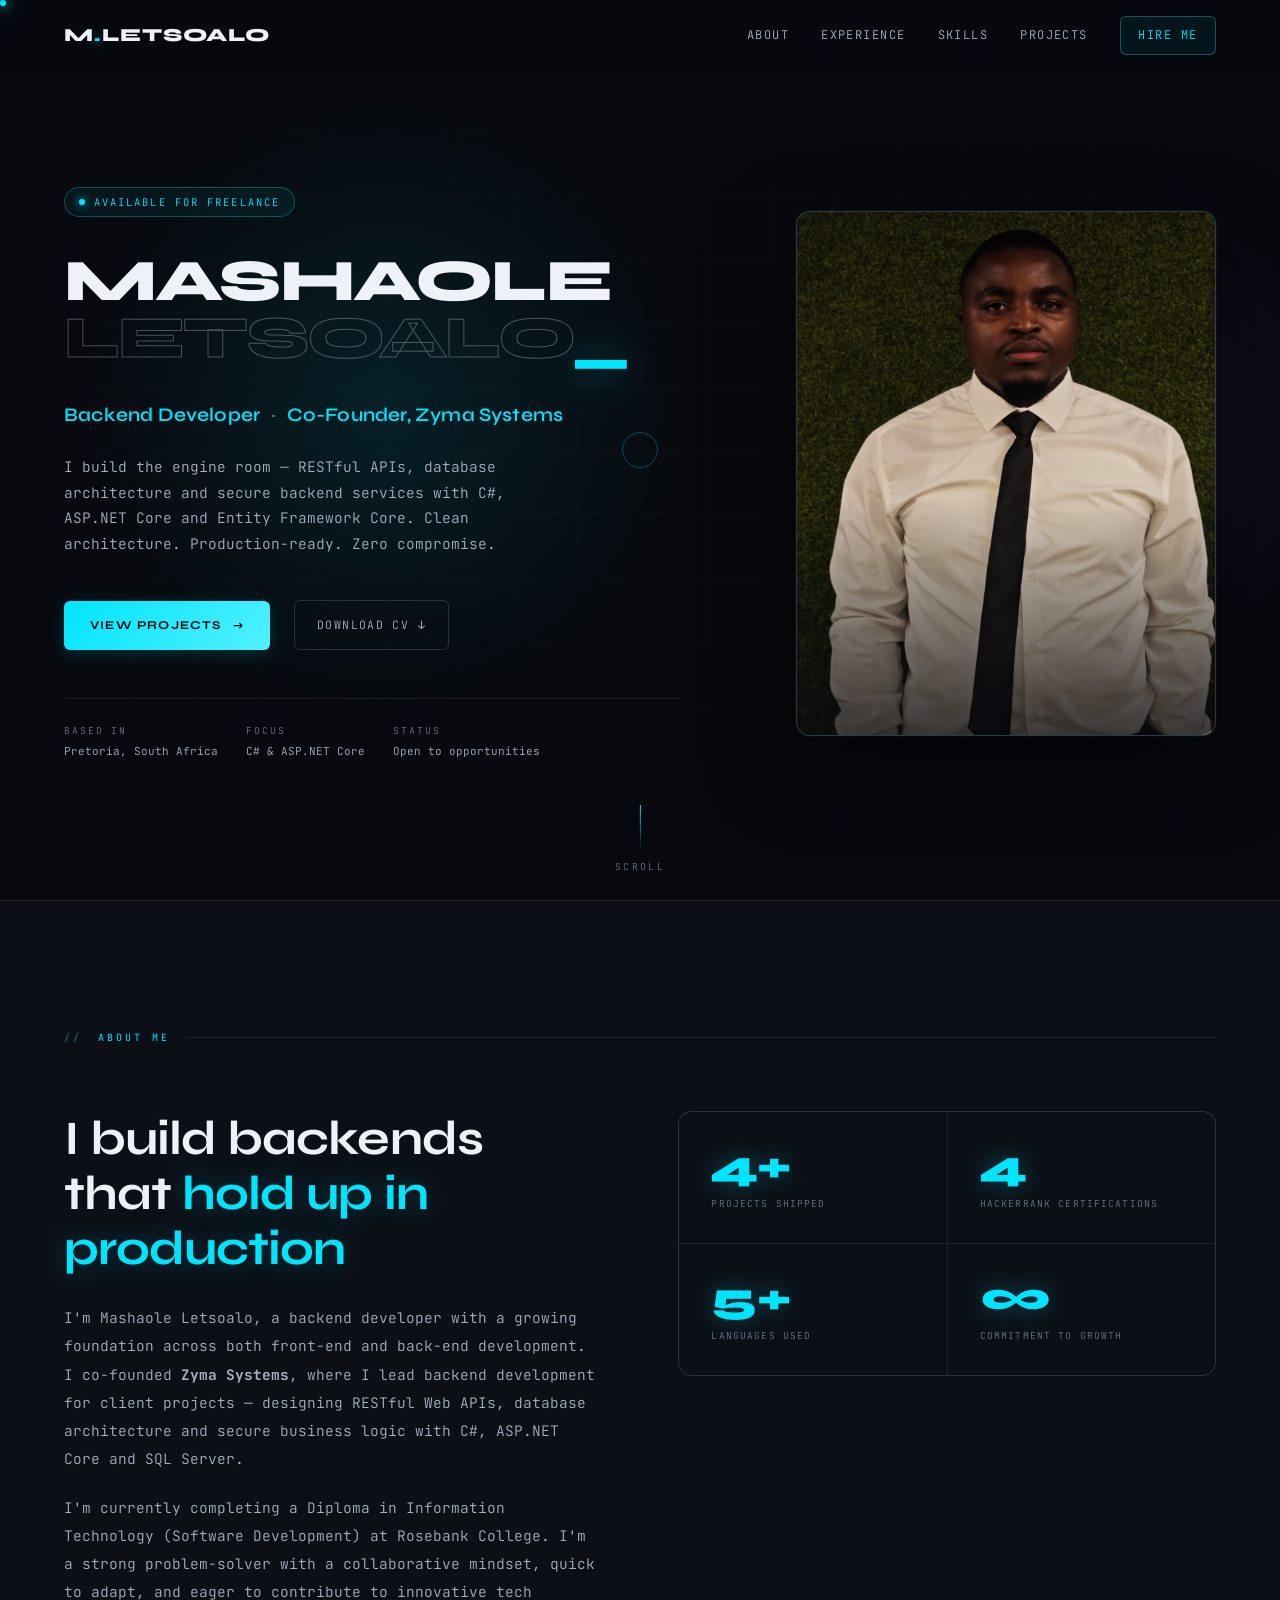
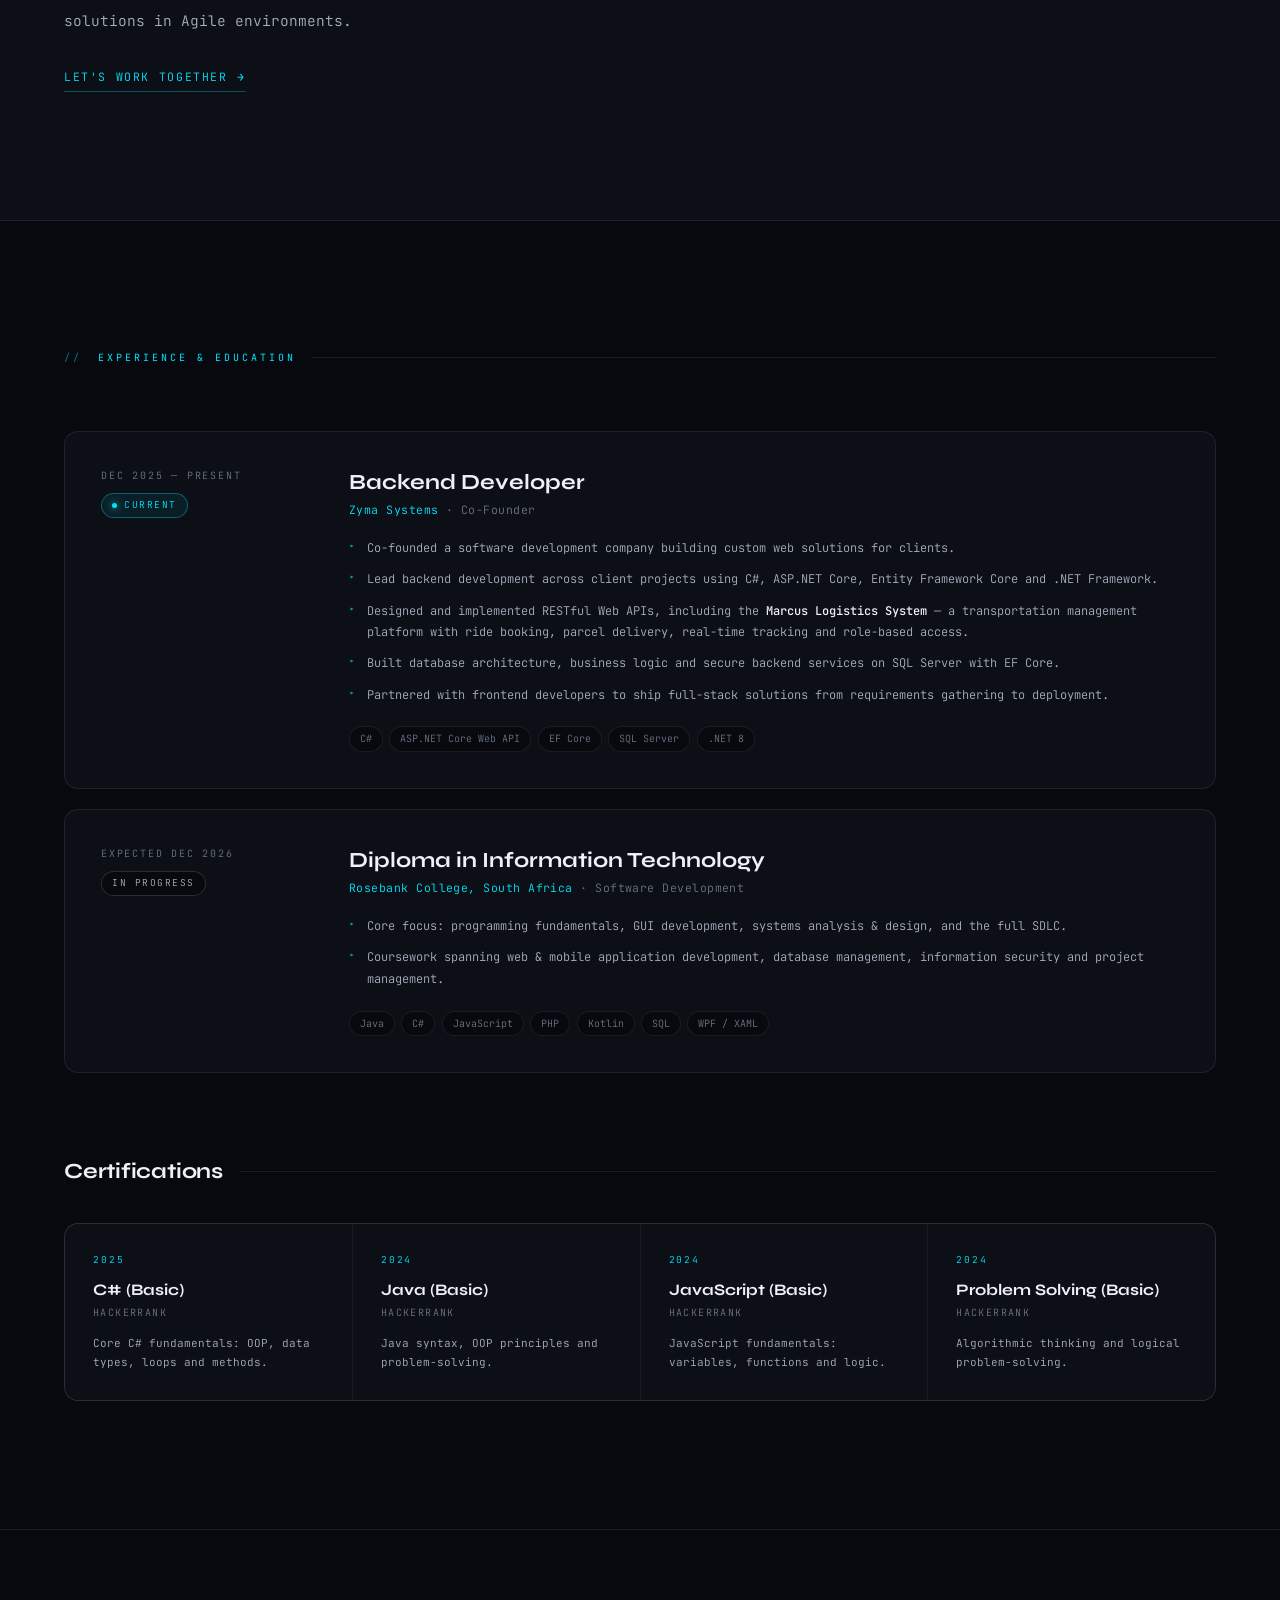
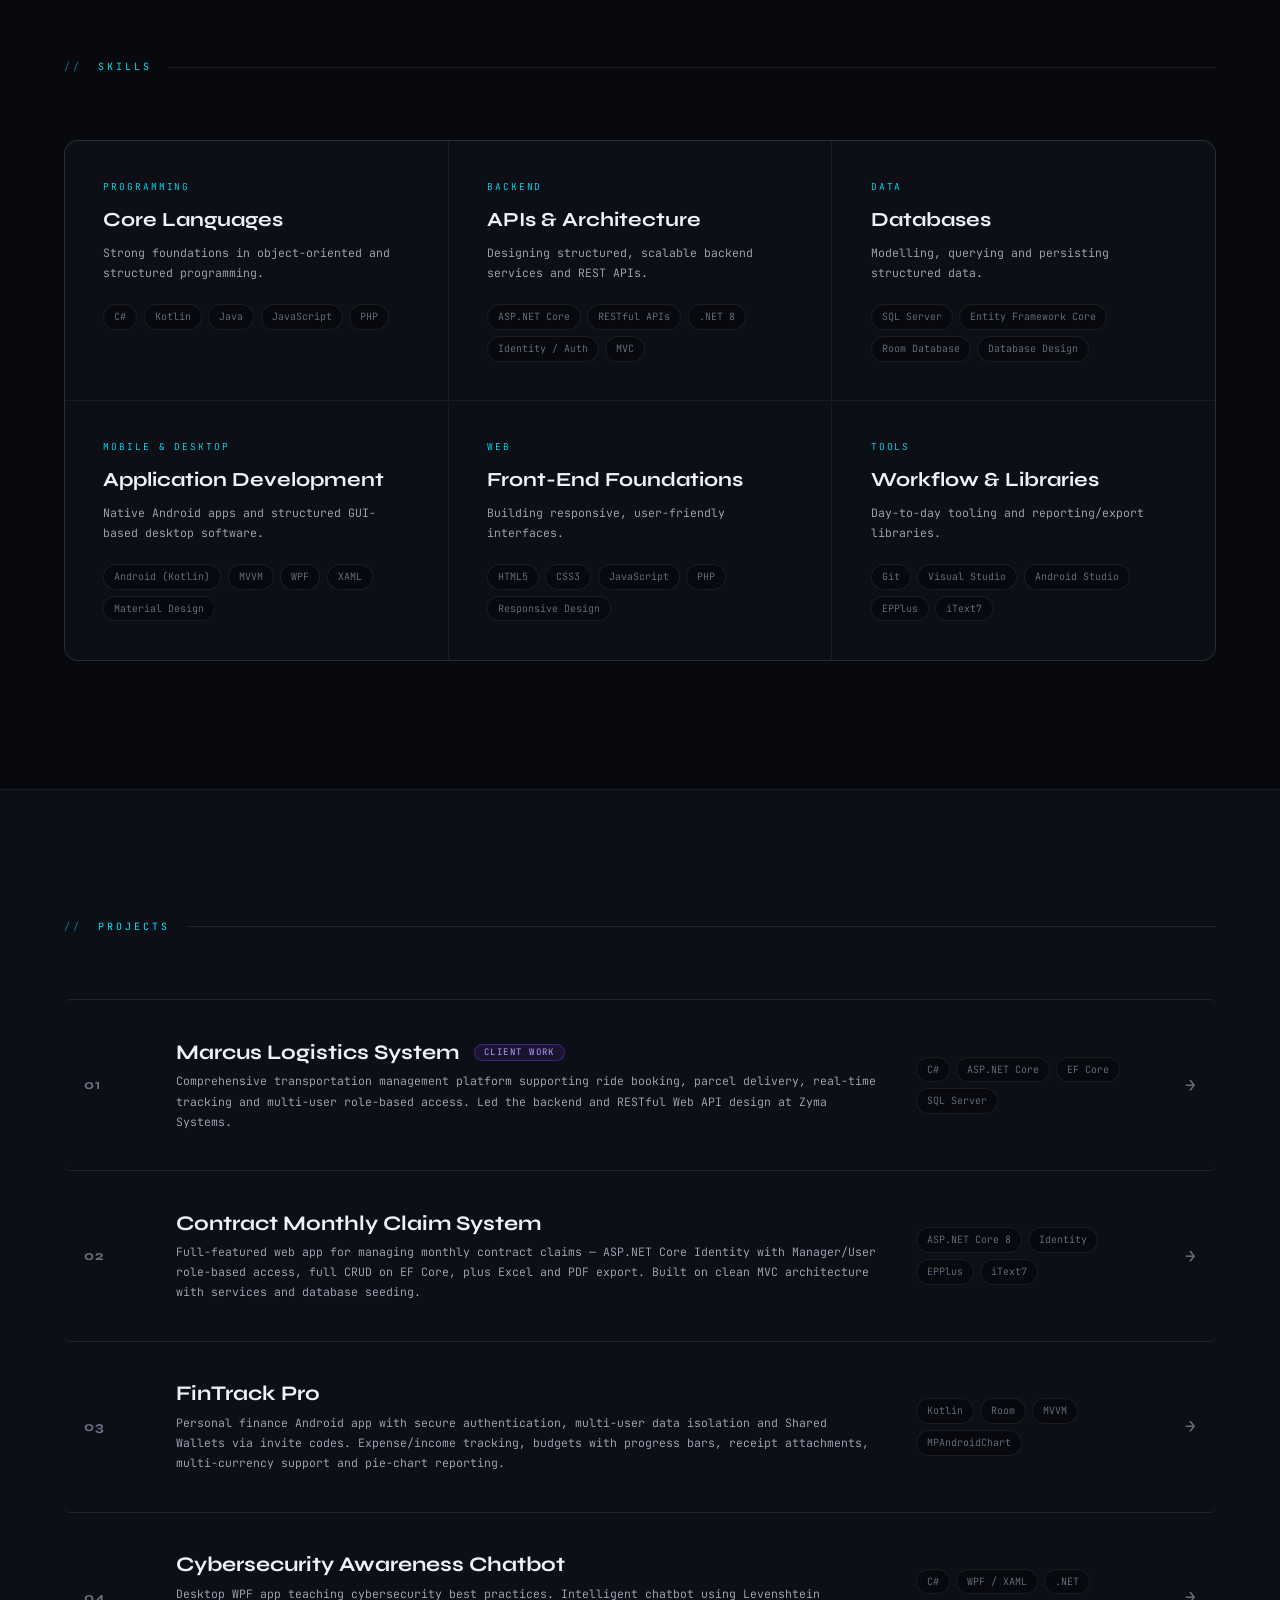
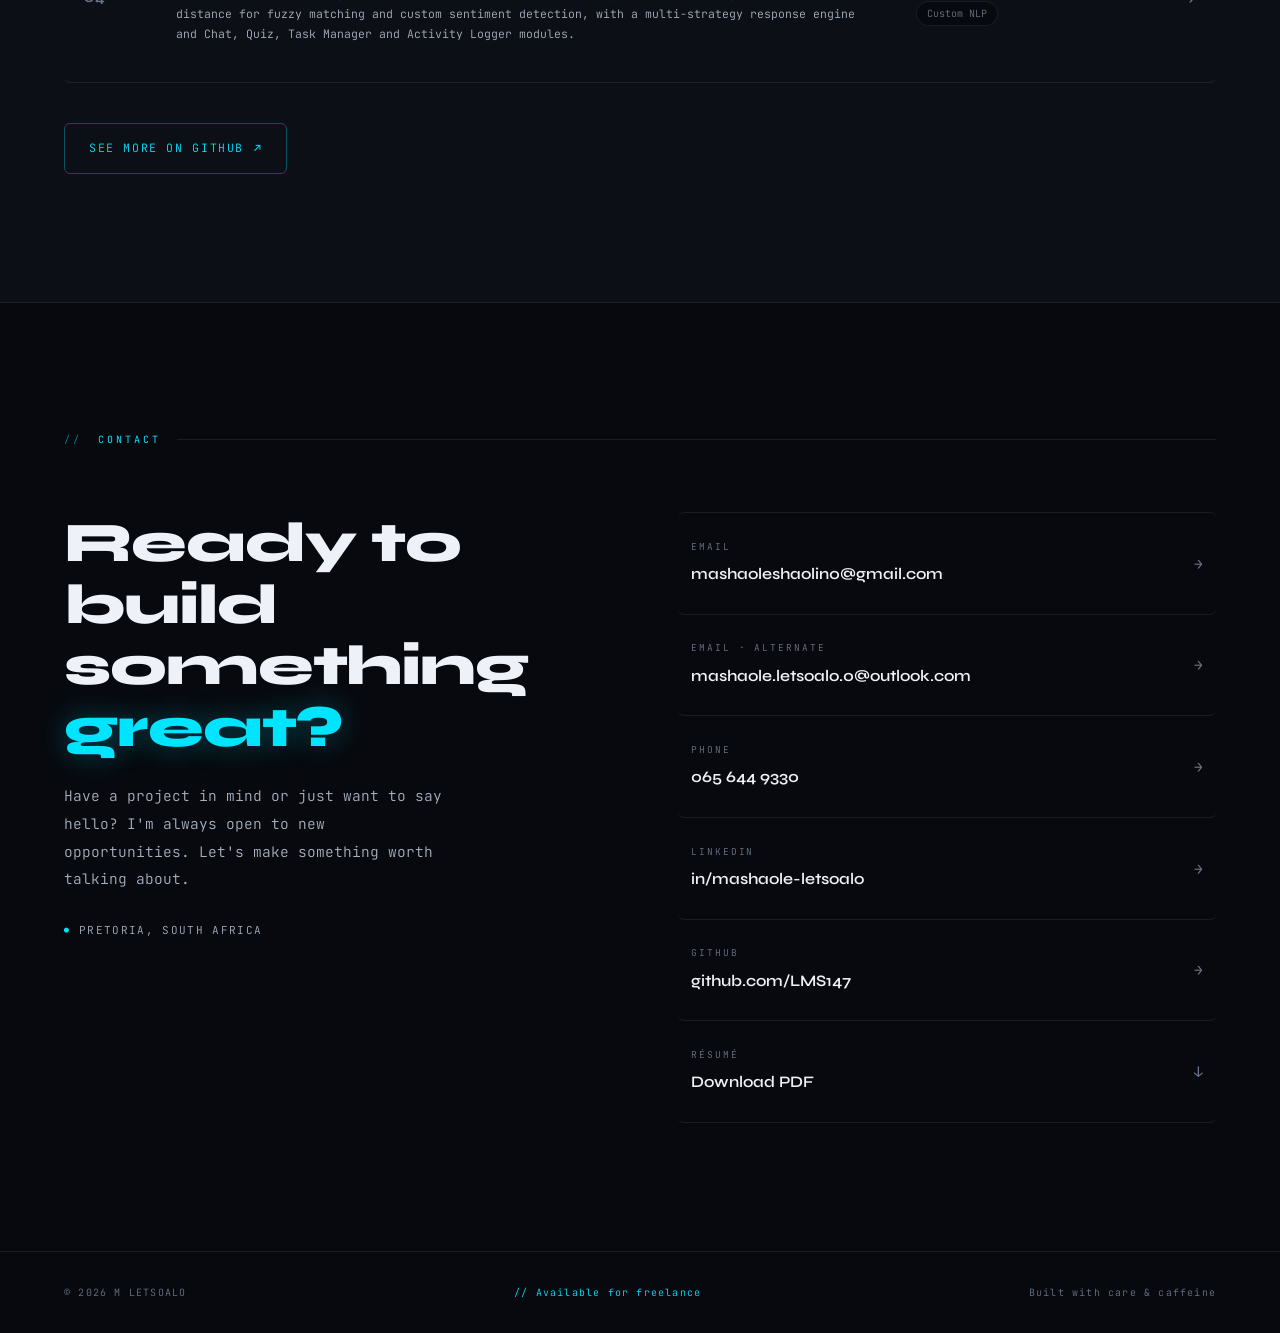
==== index.html @ f9f80b0b "fixed meta app id for the seo" ====
<!DOCTYPE html>
<html lang="en-ZA">
<head>
<meta charset="UTF-8">
<meta name="viewport" content="width=device-width, initial-scale=1.0, viewport-fit=cover">
<meta name="theme-color" content="#07090e">

<!-- ===================== Primary SEO ===================== -->
<title>Mashaole Letsoalo | Backend Developer in Pretoria — C# &amp; ASP.NET Core</title>
<meta name="description" content="Backend Developer in Pretoria, South Africa and co-founder of Zyma Systems. Building RESTful APIs, database architecture and secure web apps with C#, ASP.NET Core, EF Core and SQL Server. Available for freelance.">
<meta name="keywords" content="Mashaole Letsoalo, backend developer, software developer, C# developer, ASP.NET Core, .NET developer, South Africa, Pretoria, Zyma Systems, REST API, SQL Server, freelance developer">
<meta name="author" content="Mashaole Letsoalo">
<meta name="robots" content="index, follow, max-image-preview:large, max-snippet:-1">
<link rel="canonical" href="https://mletsoalo.co.za/">

<!-- ===================== Open Graph (Facebook / LinkedIn / WhatsApp) ===================== -->
<meta property="og:type" content="website">
<meta property="og:site_name" content="Mashaole Letsoalo — Backend Developer">
<meta property="og:title" content="Mashaole Letsoalo | Backend Developer in Pretoria — C# &amp; ASP.NET Core">
<meta property="og:description" content="Co-founder of Zyma Systems. Building RESTful APIs, database architecture and secure web apps with C#, ASP.NET Core, EF Core and SQL Server. Available for freelance.">
<meta property="og:url" content="https://mletsoalo.co.za/">
<meta property="og:image" content="https://mletsoalo.co.za/og-image.png">
<meta property="og:image:width" content="1200">
<meta property="og:image:height" content="630">
<meta property="og:image:alt" content="Mashaole Letsoalo — Backend Developer, Co-Founder of Zyma Systems. C#, ASP.NET Core, EF Core, SQL Server.">
<meta property="og:locale" content="en_ZA">
<meta property="fb:app_id" content="1042989328523797">

<!-- ===================== Twitter / X Cards ===================== -->
<meta name="twitter:card" content="summary_large_image">
<meta name="twitter:title" content="Mashaole Letsoalo | Backend Developer in Pretoria — C# &amp; ASP.NET Core">
<meta name="twitter:description" content="Co-founder of Zyma Systems. RESTful APIs, database architecture and secure web apps with C#, ASP.NET Core, EF Core and SQL Server. Available for freelance.">
<meta name="twitter:image" content="https://mletsoalo.co.za/og-image.png">

<!-- ===================== Geo ===================== -->
<meta name="geo.region" content="ZA-GP">
<meta name="geo.placename" content="Pretoria, South Africa">

<!-- ===================== Icons ===================== -->
<link rel="icon" type="image/svg+xml" href="favicon.svg">
<link rel="icon" type="image/png" sizes="32x32" href="favicon-32.png">
<link rel="apple-touch-icon" href="apple-touch-icon.png">

<!-- ===================== Fonts & Styles ===================== -->
<link rel="preconnect" href="https://fonts.googleapis.com">
<link rel="preconnect" href="https://fonts.gstatic.com" crossorigin>
<link href="https://fonts.googleapis.com/css2?family=Syne:wght@400;600;700;800&family=JetBrains+Mono:wght@300;400;500&display=swap" rel="stylesheet">
<link rel="stylesheet" href="style.css">

<!-- ===================== Structured Data (JSON-LD) ===================== -->
<script type="application/ld+json">
{
  "@context": "https://schema.org",
  "@graph": [
    {
      "@type": "Person",
      "@id": "https://mletsoalo.co.za/#person",
      "name": "Mashaole Letsoalo",
      "alternateName": "M Letsoalo",
      "jobTitle": "Backend Developer",
      "description": "Backend Developer in Pretoria, South Africa and co-founder of Zyma Systems, building RESTful APIs and web applications with C#, ASP.NET Core, Entity Framework Core and SQL Server.",
      "url": "https://mletsoalo.co.za/",
      "image": "https://mletsoalo.co.za/og-image.png",
      "email": "mailto:mashaoleshaolin0@gmail.com",
      "telephone": "+27-65-644-9330",
      "nationality": "ZA",
      "address": {
        "@type": "PostalAddress",
        "addressLocality": "Pretoria",
        "addressRegion": "Gauteng",
        "addressCountry": "ZA"
      },
      "worksFor": {
        "@type": "Organization",
        "name": "Zyma Systems"
      },
      "alumniOf": {
        "@type": "CollegeOrUniversity",
        "name": "Rosebank College"
      },
      "knowsAbout": [
        "C#", "ASP.NET Core", "Entity Framework Core", "SQL Server",
        ".NET 8", "RESTful APIs", "Kotlin", "Android Development",
        "WPF", "JavaScript", "Java", "PHP", "MVVM Architecture"
      ],
      "sameAs": [
        "https://www.linkedin.com/in/mashaole-letsoalo",
        "https://github.com/LMS147"
      ]
    },
    {
      "@type": "WebSite",
      "@id": "https://mletsoalo.co.za/#website",
      "url": "https://mletsoalo.co.za/",
      "name": "Mashaole Letsoalo — Backend Developer",
      "description": "Portfolio of Mashaole Letsoalo, Backend Developer and co-founder of Zyma Systems in Pretoria, South Africa.",
      "publisher": { "@id": "https://mletsoalo.co.za/#person" },
      "inLanguage": "en-ZA"
    }
  ]
}
</script>
</head>

<body>

<div class="scroll-progress" id="scrollProgress" aria-hidden="true"></div>
<div class="cursor" id="cursor" aria-hidden="true"></div>
<div class="cursor-ring" id="cursorRing" aria-hidden="true"></div>

<a class="skip-link" href="#main">Skip to content</a>

<header>
  <nav aria-label="Main navigation">
    <a href="#hero" class="logo" aria-label="Home">M<span>.</span>LETSOALO</a>

    <div class="nav-overlay" id="navOverlay" hidden></div>

    <div class="nav-links" id="navLinks">
      <button class="close-btn" id="closeBtn" aria-label="Close menu">&#10005;</button>
      <a href="#about">About</a>
      <a href="#experience">Experience</a>
      <a href="#skills">Skills</a>
      <a href="#projects">Projects</a>
      <a href="#contact" class="nav-cta">Hire Me</a>
    </div>

    <button class="hamburger" id="hamburger" aria-label="Open menu" aria-expanded="false" aria-controls="navLinks">
      <span></span><span></span><span></span>
    </button>
  </nav>
</header>

<main id="main">

<!-- ============ HERO ============ -->
<section id="hero">
  <div class="hero-grid-bg" aria-hidden="true"></div>
  <div class="hero-glow" aria-hidden="true"></div>
  <div class="hero-glow2" aria-hidden="true"></div>

  <div class="hero-container">
    <div class="hero-content">
      <p class="hero-badge">Available for freelance</p>

      <h1 class="hero-name">
        MASHAOLE<br>
        <span class="line2">LETSOALO</span><span class="accent">_</span>
      </h1>

      <p class="hero-role">Backend Developer <span aria-hidden="true">&#183;</span> Co-Founder, Zyma Systems</p>

      <p class="hero-desc">
        I build the engine room — RESTful APIs, database architecture and secure
        backend services with C#, ASP.NET Core and Entity Framework Core.
        Clean architecture. Production-ready. Zero compromise.
      </p>

      <div class="hero-actions">
        <a href="#projects" class="btn-primary">View Projects <span aria-hidden="true">&#8594;</span></a>
        <a href="MyResume.pdf" target="_blank" rel="noopener" class="btn-ghost">Download CV <span aria-hidden="true">&#8595;</span></a>
      </div>

      <ul class="hero-meta">
        <li><span>Based in</span> Pretoria, South Africa</li>
        <li><span>Focus</span> C# &amp; ASP.NET Core</li>
        <li><span>Status</span> Open to opportunities</li>
      </ul>
    </div>

    <div class="hero-image">
      <div class="hero-image-frame">
        <img src="images/formal.jpg" alt="Portrait of Mashaole Letsoalo"
             width="440" height="520" loading="eager"
             onerror="this.closest('.hero-image-frame').classList.add('no-img'); this.remove();">
        <div class="hero-image-fallback" aria-hidden="true">ML</div>
      </div>
    </div>
  </div>

  <a href="#about" class="hero-scroll" aria-label="Scroll to about section">
    <span class="scroll-line" aria-hidden="true"></span>
    <span>scroll</span>
  </a>
</section>

<!-- ============ ABOUT ============ -->
<section id="about">
  <h2 class="section-label">About Me</h2>

  <div class="about-grid reveal">
    <div class="about-content">
      <p class="about-heading">
        I build backends<br>
        that <span>hold up in production</span>
      </p>

      <p class="about-body">
        I'm Mashaole Letsoalo, a backend developer with a growing foundation across
        both front-end and back-end development. I co-founded
        <strong>Zyma Systems</strong>, where I lead backend development for client
        projects — designing RESTful Web APIs, database architecture and secure
        business logic with C#, ASP.NET Core and SQL Server.
      </p>
      <p class="about-body">
        I'm currently completing a Diploma in Information Technology (Software
        Development) at Rosebank College. I'm a strong problem-solver with a
        collaborative mindset, quick to adapt, and eager to contribute to
        innovative tech solutions in Agile environments.
      </p>

      <a href="#contact" class="about-link">Let's work together <span aria-hidden="true">&#8594;</span></a>
    </div>

    <ul class="about-stats">
      <li class="stat-item"><span class="stat-num" data-count="4" data-suffix="+">4+</span><span class="stat-label">Projects Shipped</span></li>
      <li class="stat-item"><span class="stat-num" data-count="4" data-suffix="">4</span><span class="stat-label">HackerRank Certifications</span></li>
      <li class="stat-item"><span class="stat-num" data-count="5" data-suffix="+">5+</span><span class="stat-label">Languages Used</span></li>
      <li class="stat-item"><span class="stat-num">&#8734;</span><span class="stat-label">Commitment to Growth</span></li>
    </ul>
  </div>
</section>

<!-- ============ EXPERIENCE / EDUCATION ============ -->
<section id="experience">
  <h2 class="section-label">Experience &amp; Education</h2>

  <div class="timeline reveal">

    <article class="tl-item">
      <div class="tl-side">
        <span class="tl-date">Dec 2025 &mdash; Present</span>
        <span class="tl-tag tl-tag--live">Current</span>
      </div>
      <div class="tl-body">
        <h3 class="tl-role">Backend Developer</h3>
        <p class="tl-org">Zyma Systems <span>&#183; Co-Founder</span></p>
        <ul class="tl-points">
          <li>Co-founded a software development company building custom web solutions for clients.</li>
          <li>Lead backend development across client projects using C#, ASP.NET Core, Entity Framework Core and .NET Framework.</li>
          <li>Designed and implemented RESTful Web APIs, including the <strong>Marcus Logistics System</strong> — a transportation management platform with ride booking, parcel delivery, real-time tracking and role-based access.</li>
          <li>Built database architecture, business logic and secure backend services on SQL Server with EF Core.</li>
          <li>Partnered with frontend developers to ship full-stack solutions from requirements gathering to deployment.</li>
        </ul>
        <ul class="tl-tech">
          <li>C#</li><li>ASP.NET Core Web API</li><li>EF Core</li><li>SQL Server</li><li>.NET 8</li>
        </ul>
      </div>
    </article>

    <article class="tl-item">
      <div class="tl-side">
        <span class="tl-date">Expected Dec 2026</span>
        <span class="tl-tag">In progress</span>
      </div>
      <div class="tl-body">
        <h3 class="tl-role">Diploma in Information Technology</h3>
        <p class="tl-org">Rosebank College, South Africa <span>&#183; Software Development</span></p>
        <ul class="tl-points">
          <li>Core focus: programming fundamentals, GUI development, systems analysis &amp; design, and the full SDLC.</li>
          <li>Coursework spanning web &amp; mobile application development, database management, information security and project management.</li>
        </ul>
        <ul class="tl-tech">
          <li>Java</li><li>C#</li><li>JavaScript</li><li>PHP</li><li>Kotlin</li><li>SQL</li><li>WPF / XAML</li>
        </ul>
      </div>
    </article>

  </div>

  <!-- Certifications -->
  <h3 class="subsection-label reveal">Certifications</h3>
  <ul class="cert-grid reveal">
    <li class="cert-card">
      <span class="cert-year">2025</span>
      <span class="cert-name">C# (Basic)</span>
      <span class="cert-issuer">HackerRank</span>
      <span class="cert-desc">Core C# fundamentals: OOP, data types, loops and methods.</span>
    </li>
    <li class="cert-card">
      <span class="cert-year">2024</span>
      <span class="cert-name">Java (Basic)</span>
      <span class="cert-issuer">HackerRank</span>
      <span class="cert-desc">Java syntax, OOP principles and problem-solving.</span>
    </li>
    <li class="cert-card">
      <span class="cert-year">2024</span>
      <span class="cert-name">JavaScript (Basic)</span>
      <span class="cert-issuer">HackerRank</span>
      <span class="cert-desc">JavaScript fundamentals: variables, functions and logic.</span>
    </li>
    <li class="cert-card">
      <span class="cert-year">2024</span>
      <span class="cert-name">Problem Solving (Basic)</span>
      <span class="cert-issuer">HackerRank</span>
      <span class="cert-desc">Algorithmic thinking and logical problem-solving.</span>
    </li>
  </ul>
</section>

<!-- ============ SKILLS ============ -->
<section id="skills">
  <h2 class="section-label">Skills</h2>

  <div class="skills-grid reveal">

    <article class="skill-card">
      <p class="skill-cat">Programming</p>
      <h3 class="skill-name">Core Languages</h3>
      <p class="skill-desc">Strong foundations in object-oriented and structured programming.</p>
      <ul class="skill-tags">
        <li class="skill-tag">C#</li><li class="skill-tag">Kotlin</li><li class="skill-tag">Java</li>
        <li class="skill-tag">JavaScript</li><li class="skill-tag">PHP</li>
      </ul>
    </article>

    <article class="skill-card">
      <p class="skill-cat">Backend</p>
      <h3 class="skill-name">APIs &amp; Architecture</h3>
      <p class="skill-desc">Designing structured, scalable backend services and REST APIs.</p>
      <ul class="skill-tags">
        <li class="skill-tag">ASP.NET Core</li><li class="skill-tag">RESTful APIs</li>
        <li class="skill-tag">.NET 8</li><li class="skill-tag">Identity / Auth</li>
        <li class="skill-tag">MVC</li>
      </ul>
    </article>

    <article class="skill-card">
      <p class="skill-cat">Data</p>
      <h3 class="skill-name">Databases</h3>
      <p class="skill-desc">Modelling, querying and persisting structured data.</p>
      <ul class="skill-tags">
        <li class="skill-tag">SQL Server</li><li class="skill-tag">Entity Framework Core</li>
        <li class="skill-tag">Room Database</li><li class="skill-tag">Database Design</li>
      </ul>
    </article>

    <article class="skill-card">
      <p class="skill-cat">Mobile &amp; Desktop</p>
      <h3 class="skill-name">Application Development</h3>
      <p class="skill-desc">Native Android apps and structured GUI-based desktop software.</p>
      <ul class="skill-tags">
        <li class="skill-tag">Android (Kotlin)</li><li class="skill-tag">MVVM</li>
        <li class="skill-tag">WPF</li><li class="skill-tag">XAML</li>
        <li class="skill-tag">Material Design</li>
      </ul>
    </article>

    <article class="skill-card">
      <p class="skill-cat">Web</p>
      <h3 class="skill-name">Front-End Foundations</h3>
      <p class="skill-desc">Building responsive, user-friendly interfaces.</p>
      <ul class="skill-tags">
        <li class="skill-tag">HTML5</li><li class="skill-tag">CSS3</li>
        <li class="skill-tag">JavaScript</li><li class="skill-tag">PHP</li>
        <li class="skill-tag">Responsive Design</li>
      </ul>
    </article>

    <article class="skill-card">
      <p class="skill-cat">Tools</p>
      <h3 class="skill-name">Workflow &amp; Libraries</h3>
      <p class="skill-desc">Day-to-day tooling and reporting/export libraries.</p>
      <ul class="skill-tags">
        <li class="skill-tag">Git</li><li class="skill-tag">Visual Studio</li>
        <li class="skill-tag">Android Studio</li><li class="skill-tag">EPPlus</li>
        <li class="skill-tag">iText7</li>
      </ul>
    </article>

  </div>
</section>

<!-- ============ PROJECTS ============ -->
<section id="projects">
  <h2 class="section-label">Projects</h2>

  <div class="projects-list reveal">

    <a href="#contact" class="project-item">
      <span class="proj-num">01</span>
      <span class="proj-info">
        <span class="proj-title">Marcus Logistics System <span class="proj-badge">Client work</span></span>
        <span class="proj-desc">Comprehensive transportation management platform supporting ride booking, parcel delivery, real-time tracking and multi-user role-based access. Led the backend and RESTful Web API design at Zyma Systems.</span>
      </span>
      <span class="proj-tech"><span>C#</span><span>ASP.NET Core</span><span>EF Core</span><span>SQL Server</span></span>
      <span class="proj-arrow" aria-hidden="true">&#8594;</span>
    </a>

    <a href="https://github.com/LMS147/Contract-Monthly-Claim-System-" target="_blank" rel="noopener" class="project-item">
      <span class="proj-num">02</span>
      <span class="proj-info">
        <span class="proj-title">Contract Monthly Claim System</span>
        <span class="proj-desc">Full-featured web app for managing monthly contract claims — ASP.NET Core Identity with Manager/User role-based access, full CRUD on EF Core, plus Excel and PDF export. Built on clean MVC architecture with services and database seeding.</span>
      </span>
      <span class="proj-tech"><span>ASP.NET Core 8</span><span>Identity</span><span>EPPlus</span><span>iText7</span></span>
      <span class="proj-arrow" aria-hidden="true">&#8594;</span>
    </a>

    <a href="https://github.com/LMS147/FinTrack_Pro" target="_blank" rel="noopener" class="project-item">
      <span class="proj-num">03</span>
      <span class="proj-info">
        <span class="proj-title">FinTrack Pro</span>
        <span class="proj-desc">Personal finance Android app with secure authentication, multi-user data isolation and Shared Wallets via invite codes. Expense/income tracking, budgets with progress bars, receipt attachments, multi-currency support and pie-chart reporting.</span>
      </span>
      <span class="proj-tech"><span>Kotlin</span><span>Room</span><span>MVVM</span><span>MPAndroidChart</span></span>
      <span class="proj-arrow" aria-hidden="true">&#8594;</span>
    </a>

    <a href="https://github.com/LMS147/Cybersecurity_Awareness_Chatbot" target="_blank" rel="noopener" class="project-item">
      <span class="proj-num">04</span>
      <span class="proj-info">
        <span class="proj-title">Cybersecurity Awareness Chatbot</span>
        <span class="proj-desc">Desktop WPF app teaching cybersecurity best practices. Intelligent chatbot using Levenshtein distance for fuzzy matching and custom sentiment detection, with a multi-strategy response engine and Chat, Quiz, Task Manager and Activity Logger modules.</span>
      </span>
      <span class="proj-tech"><span>C#</span><span>WPF / XAML</span><span>.NET</span><span>Custom NLP</span></span>
      <span class="proj-arrow" aria-hidden="true">&#8594;</span>
    </a>

  </div>

  <a href="https://github.com/LMS147" target="_blank" rel="noopener" class="projects-more">
    See more on GitHub <span aria-hidden="true">&#8599;</span>
  </a>
</section>

<!-- ============ CONTACT ============ -->
<section id="contact">
  <h2 class="section-label">Contact</h2>

  <div class="contact-wrap reveal">
    <div>
      <p class="contact-heading">Ready to build<br>something <span>great?</span></p>
      <p class="contact-sub">
        Have a project in mind or just want to say hello? I'm always open to new
        opportunities. Let's make something worth talking about.
      </p>
      <p class="contact-location" aria-label="Location">
        <span aria-hidden="true">&#9679;</span> Pretoria, South Africa
      </p>
    </div>

    <div class="contact-links">
      <a href="mailto:mashaoleshaolin0@gmail.com" class="contact-link">
        <span class="cl-text">
          <span class="cl-label">Email</span>
          <span class="cl-value">mashaoleshaolin0@gmail.com</span>
        </span>
        <span class="cl-arrow" aria-hidden="true">&#8594;</span>
      </a>
      <a href="mailto:mashaole.letsoalo.0@outlook.com" class="contact-link">
        <span class="cl-text">
          <span class="cl-label">Email &middot; Alternate</span>
          <span class="cl-value">mashaole.letsoalo.0@outlook.com</span>
        </span>
        <span class="cl-arrow" aria-hidden="true">&#8594;</span>
      </a>
      <a href="tel:+27656449330" class="contact-link">
        <span class="cl-text">
          <span class="cl-label">Phone</span>
          <span class="cl-value">065 644 9330</span>
        </span>
        <span class="cl-arrow" aria-hidden="true">&#8594;</span>
      </a>
      <a href="https://www.linkedin.com/in/mashaole-letsoalo" target="_blank" rel="noopener" class="contact-link">
        <span class="cl-text">
          <span class="cl-label">LinkedIn</span>
          <span class="cl-value">in/mashaole-letsoalo</span>
        </span>
        <span class="cl-arrow" aria-hidden="true">&#8594;</span>
      </a>
      <a href="https://github.com/LMS147" target="_blank" rel="noopener" class="contact-link">
        <span class="cl-text">
          <span class="cl-label">GitHub</span>
          <span class="cl-value">github.com/LMS147</span>
        </span>
        <span class="cl-arrow" aria-hidden="true">&#8594;</span>
      </a>
      <a href="MyResume.pdf" target="_blank" rel="noopener" class="contact-link">
        <span class="cl-text">
          <span class="cl-label">Résumé</span>
          <span class="cl-value">Download PDF</span>
        </span>
        <span class="cl-arrow" aria-hidden="true">&#8595;</span>
      </a>
    </div>
  </div>
</section>

</main>

<footer>
  <span>&copy; 2026 M LETSOALO</span>
  <span>// Available for freelance</span>
  <span>Built with care &amp; caffeine</span>
</footer>

<script data-cfasync="false" src="/cdn-cgi/scripts/5c5dd728/cloudflare-static/email-decode.min.js"></script><script src="script.js"></script>
<script>(function(){function c(){var b=a.contentDocument||(a.contentWindow&&a.contentWindow.document);if(b){var d=b.createElement('script');d.innerHTML="window.__CF$cv$params={r:'a2f941efbd659a67',t:'MTc4NzQ3OTA5Mw=='};var a=document.createElement('script');a.src='/cdn-cgi/challenge-platform/scripts/jsd/main.js';document.getElementsByTagName('head')[0].appendChild(a);";b.getElementsByTagName('head')[0].appendChild(d)}}if(document.body){var a=document.createElement('iframe');a.height=1;a.width=1;a.style.position='absolute';a.style.top=0;a.style.left=0;a.style.border='none';a.style.visibility='hidden';document.body.appendChild(a);if('loading'!==document.readyState)c();else if(window.addEventListener)document.addEventListener('DOMContentLoaded',c);else{var e=document.onreadystatechange||function(){};document.onreadystatechange=function(b){e(b);'loading'!==document.readyState&&(document.onreadystatechange=e,c())}}}})();</script></body>
</html>
---- style.css ----
/* ---------- Reset ---------- */
*, *::before, *::after { box-sizing: border-box; margin: 0; padding: 0; }

img, svg { display: block; max-width: 100%; height: auto; }
ul { list-style: none; }
button { font: inherit; color: inherit; background: none; border: 0; cursor: pointer; }

/* ---------- Tokens ---------- */
:root {
  /* colour */
  --bg:        #07090e;
  --surface:   #0c1016;
  --surface-2: #12161f;
  --surface-3: #171d28;
  --ink:       #eef1f7;
  --ink-2:     #a8b0c0;   /* readable body text (was too dark before) */
  --muted:     #6b7486;
  --accent:    #00e5ff;
  --accent-2:  #7c3aed;
  --line:      rgba(255,255,255,0.08);
  --line-2:    rgba(255,255,255,0.14);
  --glow:      rgba(0,229,255,0.15);

  /* type */
  --font-display: 'Syne', system-ui, sans-serif;
  --font-mono: 'JetBrains Mono', ui-monospace, SFMono-Regular, Menlo, monospace;

  /* fluid spacing */
  --gutter: clamp(1.25rem, 5vw, 4rem);
  --section-y: clamp(4.5rem, 10vw, 8rem);
  --maxw: 1280px;

  --radius: 14px;
  --radius-sm: 6px;
  --ease: cubic-bezier(0.4, 0, 0.2, 1);
}

/* ---------- Base ---------- */
html {
  scroll-behavior: smooth;
  scroll-padding-top: 90px;      /* stops the fixed nav covering anchors */
  -webkit-text-size-adjust: 100%;
}

body {
  background: var(--bg);
  color: var(--ink);
  font-family: var(--font-mono);
  font-weight: 300;
  font-size: clamp(13px, 0.55vw + 11.5px, 14.5px);
  line-height: 1.75;
  overflow-x: hidden;   /* safety net; real overflow is fixed at source */
  -webkit-font-smoothing: antialiased;
  text-rendering: optimizeLegibility;
}

::selection { background: var(--accent); color: var(--bg); }

/* Visible keyboard focus everywhere */
:focus-visible {
  outline: 2px solid var(--accent);
  outline-offset: 3px;
  border-radius: 3px;
}

.skip-link {
  position: absolute; left: 50%; top: -100px; transform: translateX(-50%);
  z-index: 300; background: var(--accent); color: var(--bg);
  padding: 10px 18px; border-radius: 0 0 8px 8px; text-decoration: none;
  font-weight: 700; font-size: 12px; letter-spacing: .1em; text-transform: uppercase;
  transition: top .25s var(--ease);
}
.skip-link:focus { top: 0; }

/* ---------- Scroll progress bar ---------- */
.scroll-progress {
  position: fixed; top: 0; left: 0; height: 2px; width: 100%;
  transform: scaleX(0); transform-origin: 0 50%;
  background: linear-gradient(90deg, var(--accent), var(--accent-2));
  z-index: 200; pointer-events: none;
}

/* ---------- Custom cursor: fine pointers only ---------- */
.cursor, .cursor-ring { display: none; }

@media (hover: hover) and (pointer: fine) {
  body { cursor: none; }
  a, button, .hamburger { cursor: none; }

  .cursor {
    display: block;
    width: 6px; height: 6px; border-radius: 50%;
    background: var(--accent);
    position: fixed; top: 0; left: 0;
    pointer-events: none; z-index: 9999;
    box-shadow: 0 0 10px var(--accent), 0 0 20px var(--accent);
    transition: transform .2s var(--ease), opacity .2s var(--ease);
    will-change: transform;
  }
  .cursor-ring {
    display: block;
    width: 36px; height: 36px; border-radius: 50%;
    border: 1px solid var(--accent);
    position: fixed; top: 0; left: 0;
    pointer-events: none; z-index: 9998; opacity: .3;
    transition: width .3s var(--ease), height .3s var(--ease),
                opacity .3s var(--ease), background .3s var(--ease);
    will-change: transform;
  }
  .cursor.is-hover { transform: scale(2.4); opacity: .6; }
  .cursor-ring.is-hover { width: 56px; height: 56px; opacity: .5; background: rgba(0,229,255,0.06); }
}

/* =========================================================
   NAV
   ========================================================= */
header nav {
  position: fixed; inset: 0 0 auto 0;
  z-index: 150;
  display: flex; align-items: center; justify-content: space-between;
  gap: 1rem;
  padding: 1rem var(--gutter);
  transition: padding .3s var(--ease);
}
/* The blur lives on a pseudo-element: putting `backdrop-filter` on <nav>
   itself would make it a containing block for the position:fixed mobile
   drawer, collapsing the drawer to the height of the navbar. */
header nav::before {
  content: '';
  position: absolute; inset: 0;
  z-index: -1;
  background: rgba(7, 9, 14, 0.72);
  backdrop-filter: blur(14px) saturate(140%);
  -webkit-backdrop-filter: blur(14px) saturate(140%);
  border-bottom: 1px solid transparent;
  transition: background .3s var(--ease), border-color .3s var(--ease);
}
header nav.scrolled { padding-block: .7rem; }
header nav.scrolled::before {
  background: rgba(7, 9, 14, 0.92);
  border-bottom-color: var(--line);
}

.logo {
  font-family: var(--font-display);
  font-size: clamp(1rem, 2.2vw, 1.15rem);
  font-weight: 800; letter-spacing: .05em;
  color: var(--ink); text-decoration: none; white-space: nowrap;
}
.logo span { color: var(--accent); text-shadow: 0 0 12px var(--accent); }

.nav-links { display: flex; align-items: center; gap: clamp(1.2rem, 2.5vw, 2.5rem); }

.nav-links a {
  position: relative;
  text-decoration: none;
  color: var(--ink-2);
  font-size: 12px; letter-spacing: .12em; text-transform: uppercase;
  transition: color .3s var(--ease);
  padding-block: 4px;
}
.nav-links a::after {
  content: ''; position: absolute; left: 0; bottom: 0;
  width: 100%; height: 1px; background: var(--accent);
  transform: scaleX(0); transform-origin: right;
  transition: transform .35s var(--ease);
}
.nav-links a:hover, .nav-links a.active { color: var(--accent); }
.nav-links a:hover::after, .nav-links a.active::after { transform: scaleX(1); transform-origin: left; }

.nav-cta {
  color: var(--accent) !important;
  border: 1px solid rgba(0,229,255,.32);
  border-radius: var(--radius-sm);
  padding: .5rem 1.1rem !important;
  background: rgba(0,229,255,.06);
  transition: background .3s var(--ease), box-shadow .3s var(--ease), transform .3s var(--ease);
}
.nav-cta::after { display: none; }
.nav-cta:hover {
  background: rgba(0,229,255,.14);
  box-shadow: 0 0 24px var(--glow);
  transform: translateY(-1px);
}

/* Hamburger */
.hamburger {
  display: none;
  flex-direction: column; gap: 5px;
  padding: 8px; margin-right: -8px;
}
.hamburger span {
  display: block; width: 24px; height: 2px; border-radius: 2px;
  background: var(--ink);
  transition: transform .35s var(--ease), opacity .2s var(--ease);
}
.hamburger[aria-expanded="true"] span:nth-child(1) { transform: translateY(7px) rotate(45deg); }
.hamburger[aria-expanded="true"] span:nth-child(2) { opacity: 0; }
.hamburger[aria-expanded="true"] span:nth-child(3) { transform: translateY(-7px) rotate(-45deg); }

.close-btn { display: none; }

.nav-overlay {
  position: fixed; inset: 0; z-index: 140;
  background: rgba(0,0,0,.6);
  backdrop-filter: blur(2px);
  opacity: 0; transition: opacity .35s var(--ease);
}
.nav-overlay.show { opacity: 1; }

/* =========================================================
   HERO
   ========================================================= */
#hero {
  position: relative;
  min-height: 100svh;              /* svh avoids mobile URL-bar jump */
  display: flex; align-items: center;
  padding: clamp(7rem, 16vw, 9rem) var(--gutter) clamp(5rem, 12vw, 6rem);
  overflow: hidden;
}

.hero-container {
  position: relative; z-index: 2;
  width: 100%; max-width: var(--maxw); margin-inline: auto;
  display: grid;
  grid-template-columns: minmax(0, 1.15fr) minmax(0, .85fr);
  align-items: center;
  gap: clamp(2.5rem, 6vw, 5rem);
}

.hero-content { min-width: 0; }

/* Background decor */
.hero-grid-bg {
  position: absolute; inset: 0; pointer-events: none; opacity: .35;
  background-image:
    linear-gradient(rgba(255,255,255,.06) 1px, transparent 1px),
    linear-gradient(90deg, rgba(255,255,255,.06) 1px, transparent 1px);
  background-size: 64px 64px;
  -webkit-mask-image: radial-gradient(ellipse 75% 60% at 50% 45%, #000, transparent);
  mask-image: radial-gradient(ellipse 75% 60% at 50% 45%, #000, transparent);
}
.hero-glow, .hero-glow2 { position: absolute; pointer-events: none; border-radius: 50%; }
.hero-glow {
  width: min(620px, 85vw); aspect-ratio: 1;
  background: radial-gradient(circle, rgba(0,229,255,.10), transparent 70%);
  top: 45%; left: 30%; transform: translate(-50%, -50%);
  animation: pulse 6s ease-in-out infinite;
}
.hero-glow2 {
  width: min(460px, 70vw); aspect-ratio: 1;
  background: radial-gradient(circle, rgba(124,58,237,.12), transparent 70%);
  top: 22%; right: -6%;
  animation: pulse 8s ease-in-out infinite reverse;
}

/* Badge */
.hero-badge {
  display: inline-flex; align-items: center; gap: .55rem;
  font-size: 10.5px; letter-spacing: .2em; text-transform: uppercase;
  color: var(--accent);
  border: 1px solid rgba(0,229,255,.3);
  background: rgba(0,229,255,.06);
  padding: 5px 14px; border-radius: 100px;
  margin-bottom: clamp(1.5rem, 3vw, 2.25rem);
  opacity: 0; animation: fadeUp .8s .15s var(--ease) forwards;
}
.hero-badge::before {
  content: ''; width: 6px; height: 6px; border-radius: 50%;
  background: var(--accent); box-shadow: 0 0 8px var(--accent);
  animation: blink 1.8s ease-in-out infinite;
}

/* Name */
.hero-name {
  font-family: var(--font-display);
  font-size: clamp(2.6rem, 4.6vw, 4.75rem);
  font-weight: 800; line-height: .96; letter-spacing: -.03em;
  margin-bottom: clamp(1.25rem, 3vw, 2rem);
  opacity: 0; animation: fadeUp .8s .3s var(--ease) forwards;
  overflow-wrap: break-word;
}
.hero-name .line2 {
  -webkit-text-stroke: 1px rgba(255,255,255,.28);
  color: transparent;
}
.hero-name .accent {
  color: var(--accent);
  text-shadow: 0 0 40px rgba(0,229,255,.45);
  animation: blink 1.2s steps(1) infinite;
}

.hero-role {
  font-family: var(--font-display);
  font-size: clamp(.95rem, 2.4vw, 1.2rem);
  font-weight: 600; letter-spacing: .01em;
  color: var(--accent);
  margin-bottom: clamp(1rem, 2.5vw, 1.4rem);
  opacity: 0; animation: fadeUp .8s .38s var(--ease) forwards;
}
.hero-role span { color: var(--muted); margin-inline: .4rem; }

.hero-desc {
  color: var(--ink-2);
  max-width: 52ch;
  margin-bottom: clamp(2rem, 4vw, 2.75rem);
  opacity: 0; animation: fadeUp .8s .45s var(--ease) forwards;
}

.hero-actions {
  display: flex; flex-wrap: wrap; align-items: center;
  gap: clamp(.85rem, 2vw, 1.5rem);
  opacity: 0; animation: fadeUp .8s .6s var(--ease) forwards;
}

/* Buttons */
.btn-primary {
  display: inline-flex; align-items: center; justify-content: center; gap: .7rem;
  text-decoration: none;
  background: linear-gradient(135deg, var(--accent), #52f0ff);
  color: #04070c;
  font-family: var(--font-display); font-size: 12px; font-weight: 700;
  letter-spacing: .1em; text-transform: uppercase;
  padding: 14px 26px; border-radius: var(--radius-sm);
  min-height: 48px;                 /* comfortable tap target */
  box-shadow: 0 4px 20px rgba(0,229,255,.18);
  transition: box-shadow .3s var(--ease), transform .3s var(--ease);
}
.btn-primary:hover { box-shadow: 0 8px 34px rgba(0,229,255,.42); transform: translateY(-2px); }
.btn-primary:active { transform: translateY(0); }
.btn-primary span { transition: transform .3s var(--ease); }
.btn-primary:hover span { transform: translateX(4px); }

.btn-ghost {
  display: inline-flex; align-items: center; justify-content: center; gap: .55rem;
  text-decoration: none; color: var(--ink-2);
  font-size: 11.5px; letter-spacing: .12em; text-transform: uppercase;
  padding: 14px 22px; min-height: 48px;
  border: 1px solid var(--line-2); border-radius: var(--radius-sm);
  transition: color .3s var(--ease), border-color .3s var(--ease), background .3s var(--ease);
}
.btn-ghost:hover { color: var(--ink); border-color: var(--accent); background: rgba(0,229,255,.05); }

/* Hero meta strip */
.hero-meta {
  display: flex; flex-wrap: wrap; gap: 1.75rem;
  margin-top: clamp(2rem, 4vw, 3rem);
  padding-top: 1.5rem; border-top: 1px solid var(--line);
  font-size: 11px; color: var(--ink-2);
  opacity: 0; animation: fadeUp .8s .75s var(--ease) forwards;
}
.hero-meta span {
  display: block; color: var(--muted);
  font-size: 9.5px; letter-spacing: .2em; text-transform: uppercase; margin-bottom: 2px;
}

/* Hero image */
.hero-image { display: flex; justify-content: flex-end; }
.hero-image-frame {
  position: relative;
  width: min(420px, 100%);
  aspect-ratio: 4 / 5;
  border-radius: var(--radius);
  overflow: hidden;
  border: 1px solid var(--line-2);
  background:
    linear-gradient(160deg, rgba(0,229,255,.10), rgba(124,58,237,.10));
  box-shadow: 0 30px 80px rgba(0,0,0,.55), 0 0 0 1px rgba(0,229,255,.06);
  opacity: 0; animation: fadeUp 1s .5s var(--ease) forwards;
}
.hero-image-frame img {
  width: 100%; height: 100%; object-fit: cover; object-position: top center;
  transition: transform .6s var(--ease), filter .6s var(--ease);
}
.hero-image-frame:hover img { transform: scale(1.04); }
/* thin accent corner */
.hero-image-frame::after {
  content: ''; position: absolute; inset: 0; pointer-events: none;
  border-radius: inherit;
  background: linear-gradient(180deg, transparent 55%, rgba(7,9,14,.75));
}
/* Graceful fallback when the photo is missing */
.hero-image-fallback {
  position: absolute; inset: 0; display: none;
  align-items: center; justify-content: center;
  font-family: var(--font-display); font-weight: 800;
  font-size: clamp(4rem, 11vw, 7rem); letter-spacing: -.04em;
  color: transparent; -webkit-text-stroke: 2px rgba(0,229,255,.5);
}
.hero-image-frame.no-img .hero-image-fallback { display: flex; }

/* Scroll cue */
.hero-scroll {
  position: absolute; left: 50%; bottom: 1.5rem; transform: translateX(-50%);
  display: flex; flex-direction: column; align-items: center; gap: .5rem;
  color: var(--muted); text-decoration: none;
  font-size: 9.5px; letter-spacing: .25em; text-transform: uppercase;
  opacity: 0; animation: fadeIn 1s 1.2s forwards;
  transition: color .3s var(--ease);
}
.hero-scroll:hover { color: var(--accent); }
.scroll-line {
  width: 1px; height: 46px;
  background: linear-gradient(to bottom, var(--accent), transparent);
  animation: scrollLine 2.2s ease-in-out infinite;
}

/* =========================================================
   SECTIONS
   ========================================================= */
section { padding: var(--section-y) var(--gutter); }
section > * { max-width: var(--maxw); margin-inline: auto; }

.section-label {
  display: flex; align-items: center; gap: 1rem;
  font-family: var(--font-mono); font-weight: 400;
  font-size: 10px; letter-spacing: .3em; text-transform: uppercase;
  color: var(--accent);
  margin-bottom: clamp(2.5rem, 6vw, 4rem);
}
.section-label::before { content: '//'; opacity: .5; }
.section-label::after { content: ''; flex: 1; height: 1px; background: var(--line); }

/* ---------- ABOUT ---------- */
#about {
  background: var(--surface);
  border-top: 1px solid var(--line);
  border-bottom: 1px solid var(--line);
}
.about-grid {
  display: grid;
  grid-template-columns: repeat(auto-fit, minmax(min(100%, 340px), 1fr));
  gap: clamp(2.5rem, 6vw, 5rem);
  align-items: start;
}
.about-heading {
  font-family: var(--font-display);
  font-size: clamp(1.75rem, 4.5vw, 3rem);
  font-weight: 700; line-height: 1.15; letter-spacing: -.02em;
  margin-bottom: 1.75rem;
}
.about-heading span {
  color: var(--accent);
  text-shadow: 0 0 30px rgba(0,229,255,.25);
}
.about-body { color: var(--ink-2); line-height: 1.95; margin-bottom: 1.25rem; max-width: 60ch; }

.about-link {
  display: inline-flex; align-items: center; gap: .6rem;
  margin-top: .75rem; text-decoration: none; color: var(--accent);
  font-size: 11.5px; letter-spacing: .14em; text-transform: uppercase;
  border-bottom: 1px solid rgba(0,229,255,.3); padding-bottom: 4px;
  transition: gap .3s var(--ease), border-color .3s var(--ease);
}
.about-link:hover { gap: 1rem; border-color: var(--accent); }

.about-stats {
  display: grid; grid-template-columns: repeat(2, minmax(0, 1fr));
  gap: 1px; background: var(--line);
  border: 1px solid var(--line); border-radius: var(--radius);
  overflow: hidden;
}
.stat-item {
  background: var(--surface); padding: clamp(1.25rem, 3vw, 2rem);
  transition: background .35s var(--ease);
}
.stat-item:hover { background: var(--surface-2); }
.stat-num {
  display: block;
  font-family: var(--font-display);
  font-size: clamp(2rem, 5vw, 2.75rem); font-weight: 800; line-height: 1;
  color: var(--accent); text-shadow: 0 0 24px rgba(0,229,255,.3);
  font-variant-numeric: tabular-nums;
}
.stat-label {
  display: block; margin-top: .5rem;
  font-size: 9.5px; letter-spacing: .12em; text-transform: uppercase;
  color: var(--muted); line-height: 1.6;
}

/* ---------- EXPERIENCE / EDUCATION TIMELINE ---------- */
#experience { border-bottom: 1px solid var(--line); }

.subsection-label {
  font-family: var(--font-display);
  font-size: clamp(1.1rem, 2.6vw, 1.35rem); font-weight: 700;
  letter-spacing: -.01em;
  margin: clamp(3.5rem, 8vw, 5rem) 0 clamp(1.5rem, 3vw, 2rem);
  display: flex; align-items: center; gap: 1rem;
}
.subsection-label::after { content: ''; flex: 1; height: 1px; background: var(--line); }

.timeline { display: flex; flex-direction: column; gap: clamp(1rem, 2.5vw, 1.25rem); }

.tl-item {
  display: grid;
  grid-template-columns: minmax(0, 200px) minmax(0, 1fr);
  gap: clamp(1.25rem, 4vw, 3rem);
  padding: clamp(1.5rem, 3.5vw, 2.25rem);
  background: var(--surface);
  border: 1px solid var(--line);
  border-radius: var(--radius);
  position: relative; overflow: hidden;
  transition: border-color .35s var(--ease), background .35s var(--ease), transform .35s var(--ease);
}
.tl-item::before {
  content: ''; position: absolute; left: 0; top: 0; bottom: 0; width: 2px;
  background: linear-gradient(180deg, var(--accent), var(--accent-2));
  transform: scaleY(0); transform-origin: top;
  transition: transform .5s var(--ease);
}
.tl-item:hover { background: var(--surface-2); border-color: var(--line-2); }
.tl-item:hover::before { transform: scaleY(1); }

.tl-side { display: flex; flex-direction: column; align-items: flex-start; gap: .6rem; }
.tl-date {
  font-size: 10px; letter-spacing: .18em; text-transform: uppercase;
  color: var(--muted); line-height: 1.6;
}
.tl-tag {
  font-size: 9.5px; letter-spacing: .16em; text-transform: uppercase;
  padding: 3px 10px; border-radius: 100px;
  border: 1px solid var(--line-2); color: var(--ink-2); background: var(--bg);
}
.tl-tag--live {
  color: var(--accent); border-color: rgba(0,229,255,.35); background: rgba(0,229,255,.07);
  display: inline-flex; align-items: center; gap: .45rem;
}
.tl-tag--live::before {
  content: ''; width: 5px; height: 5px; border-radius: 50%;
  background: var(--accent); box-shadow: 0 0 8px var(--accent);
  animation: blink 1.8s ease-in-out infinite;
}

.tl-role {
  font-family: var(--font-display);
  font-size: clamp(1.1rem, 2.8vw, 1.35rem); font-weight: 700; line-height: 1.3;
  margin-bottom: .3rem;
}
.tl-org { font-size: 11.5px; color: var(--accent); margin-bottom: 1.1rem; letter-spacing: .04em; }
.tl-org span { color: var(--muted); }

.tl-points { display: flex; flex-direction: column; gap: .6rem; }
.tl-points li {
  position: relative; padding-left: 1.15rem;
  font-size: 12px; color: var(--ink-2); line-height: 1.8;
}
.tl-points li::before {
  content: '▸'; position: absolute; left: 0; top: 0;
  color: var(--accent); opacity: .7; font-size: 10px;
}
.tl-points strong { color: var(--ink); font-weight: 500; }

.tl-tech { display: flex; flex-wrap: wrap; gap: .4rem; margin-top: 1.25rem; }
.tl-tech li {
  font-size: 10px; color: var(--muted);
  border: 1px solid var(--line); border-radius: 100px;
  padding: 3px 10px; background: var(--bg);
  transition: border-color .3s var(--ease), color .3s var(--ease);
}
.tl-item:hover .tl-tech li { border-color: rgba(0,229,255,.22); color: var(--ink); }

/* ---------- CERTIFICATIONS ---------- */
.cert-grid {
  display: grid;
  grid-template-columns: repeat(auto-fit, minmax(min(100%, 230px), 1fr));
  gap: 1px; background: var(--line);
  border: 1px solid var(--line); border-radius: var(--radius);
  overflow: hidden;
}
.cert-card {
  display: flex; flex-direction: column;
  background: var(--surface);
  padding: clamp(1.25rem, 3vw, 1.75rem);
  transition: background .35s var(--ease);
}
.cert-card:hover { background: var(--surface-2); }
.cert-year {
  font-size: 9.5px; letter-spacing: .2em; color: var(--accent);
  margin-bottom: .7rem;
}
.cert-name {
  font-family: var(--font-display); font-size: 1rem; font-weight: 700;
  line-height: 1.3; margin-bottom: .2rem;
}
.cert-issuer {
  font-size: 10px; letter-spacing: .14em; text-transform: uppercase;
  color: var(--muted); margin-bottom: .8rem;
}
.cert-desc { font-size: 11px; color: var(--ink-2); line-height: 1.75; }

/* ---------- SKILLS ---------- */
#skills { border-bottom: 1px solid var(--line); }
.skills-grid {
  display: grid;
  grid-template-columns: repeat(auto-fit, minmax(min(100%, 290px), 1fr));
  gap: 1px; background: var(--line);
  border: 1px solid var(--line); border-radius: var(--radius);
  overflow: hidden;
}
.skill-card {
  position: relative; overflow: hidden;
  background: var(--surface);
  padding: clamp(1.5rem, 3.5vw, 2.4rem);
  transition: background .35s var(--ease), transform .35s var(--ease);
}
.skill-card::before {
  content: ''; position: absolute; top: 0; left: 0; right: 0; height: 2px;
  background: linear-gradient(90deg, var(--accent), var(--accent-2));
  transform: scaleX(0); transform-origin: left;
  transition: transform .45s var(--ease);
}
.skill-card:hover { background: var(--surface-2); }
.skill-card:hover::before { transform: scaleX(1); }

.skill-cat {
  font-size: 9.5px; letter-spacing: .2em; text-transform: uppercase;
  color: var(--accent); margin-bottom: .7rem;
}
.skill-name {
  font-family: var(--font-display); font-size: clamp(1.05rem, 2.4vw, 1.25rem);
  font-weight: 700; margin-bottom: .6rem; line-height: 1.3;
}
.skill-desc { font-size: 11.5px; color: var(--ink-2); line-height: 1.8; }
.skill-tags { display: flex; flex-wrap: wrap; gap: .4rem; margin-top: 1.25rem; }
.skill-tag {
  font-size: 10px; color: var(--muted);
  border: 1px solid var(--line); border-radius: 100px;
  padding: 3px 10px; background: var(--bg);
  transition: border-color .3s var(--ease), color .3s var(--ease), background .3s var(--ease);
}
.skill-card:hover .skill-tag {
  border-color: rgba(0,229,255,.25); color: var(--ink); background: rgba(0,229,255,.04);
}

/* ---------- PROJECTS ---------- */
#projects { background: var(--surface); border-bottom: 1px solid var(--line); }
.projects-list { display: flex; flex-direction: column; }

.project-item {
  position: relative; isolation: isolate;
  display: grid;
  grid-template-columns: 54px minmax(0, 1fr) minmax(0, 210px) 32px;
  align-items: center;
  gap: clamp(1rem, 3vw, 2.5rem);
  padding: clamp(1.5rem, 3.5vw, 2.4rem) clamp(.5rem, 2vw, 1.25rem);
  border-bottom: 1px solid var(--line);
  text-decoration: none; color: inherit;
  border-radius: var(--radius-sm);
  transition: background .35s var(--ease), transform .35s var(--ease);
}
.projects-list .project-item:first-child { border-top: 1px solid var(--line); }
.project-item:hover { background: var(--surface-2); }
.project-item:hover .proj-title { color: var(--accent); }
.project-item:hover .proj-arrow { color: var(--accent); transform: translateX(6px); }
.project-item:hover .proj-num { color: var(--accent); }

.proj-num {
  font-family: var(--font-display); font-size: .85rem; font-weight: 700;
  color: var(--muted); letter-spacing: .1em; transition: color .3s var(--ease);
}
.proj-info { display: block; min-width: 0; }
.proj-title {
  display: block;
  font-family: var(--font-display);
  font-size: clamp(1.05rem, 2.6vw, 1.3rem); font-weight: 700; line-height: 1.3;
  margin-bottom: .35rem; transition: color .3s var(--ease);
}
.proj-badge {
  display: inline-block; vertical-align: middle;
  font-family: var(--font-mono); font-size: 9px; font-weight: 400;
  letter-spacing: .16em; text-transform: uppercase;
  color: var(--accent-2-text, #b79cff);
  border: 1px solid rgba(124,58,237,.4); background: rgba(124,58,237,.12);
  border-radius: 100px; padding: 2px 9px; margin-left: .6rem;
  transform: translateY(-1px);
}

.projects-more {
  display: inline-flex; align-items: center; gap: .6rem;
  margin-top: clamp(2rem, 4vw, 2.5rem);
  text-decoration: none; color: var(--accent);
  font-size: 11.5px; letter-spacing: .14em; text-transform: uppercase;
  border: 1px solid rgba(0,229,255,.3); border-radius: var(--radius-sm);
  padding: 14px 24px; min-height: 48px;
  transition: background .3s var(--ease), box-shadow .3s var(--ease), transform .3s var(--ease);
}
.projects-more:hover {
  background: rgba(0,229,255,.09); box-shadow: 0 0 24px var(--glow);
  transform: translateY(-2px);
}

.contact-location {
  display: inline-flex; align-items: center; gap: .55rem;
  margin-top: 1.75rem;
  font-size: 11px; letter-spacing: .12em; text-transform: uppercase;
  color: var(--ink-2);
}
.contact-location span { color: var(--accent); font-size: 8px; }

.proj-desc { display: block; font-size: 11.5px; color: var(--ink-2); line-height: 1.75; }
.proj-tech { display: flex; flex-wrap: wrap; gap: .4rem; }
.proj-tech span {
  font-size: 10px; color: var(--muted);
  border: 1px solid var(--line); border-radius: 100px;
  padding: 3px 10px; background: var(--bg); white-space: nowrap;
}
.proj-arrow {
  font-size: 1.1rem; color: var(--muted); justify-self: end;
  transition: transform .3s var(--ease), color .3s var(--ease);
}

/* ---------- CONTACT ---------- */
#contact { border-bottom: 1px solid var(--line); }
.contact-wrap {
  display: grid;
  grid-template-columns: repeat(auto-fit, minmax(min(100%, 340px), 1fr));
  gap: clamp(2.5rem, 6vw, 5rem);
  align-items: start;
}
.contact-heading {
  font-family: var(--font-display);
  font-size: clamp(1.9rem, 5.5vw, 3.5rem);
  font-weight: 800; line-height: 1.1; letter-spacing: -.02em;
}
.contact-heading span { color: var(--accent); text-shadow: 0 0 30px rgba(0,229,255,.3); }
.contact-sub { color: var(--ink-2); margin-top: 1.5rem; max-width: 42ch; line-height: 1.9; }

.contact-links { display: flex; flex-direction: column; }
.contact-link {
  display: flex; align-items: center; gap: 1.25rem;
  text-decoration: none; color: inherit;
  padding: clamp(1.1rem, 3vw, 1.6rem) clamp(.4rem, 1.5vw, .8rem);
  border-bottom: 1px solid var(--line);
  border-radius: var(--radius-sm);
  min-height: 56px;
  transition: background .3s var(--ease), padding-left .3s var(--ease);
}
.contact-links .contact-link:first-child { border-top: 1px solid var(--line); }
.contact-link:hover { background: var(--surface-2); padding-left: 1.2rem; }
.contact-link:hover .cl-value { color: var(--accent); }
.contact-link:hover .cl-arrow { color: var(--accent); transform: translateX(5px); }

.cl-text { min-width: 0; }
.cl-label {
  display: block; font-size: 9.5px; letter-spacing: .2em; text-transform: uppercase;
  color: var(--muted); margin-bottom: .3rem;
}
.cl-value {
  display: block;
  font-family: var(--font-display); font-size: clamp(.85rem, 2.4vw, 1rem); font-weight: 600;
  transition: color .3s var(--ease);
  overflow-wrap: anywhere;
}
.cl-arrow { margin-left: auto; color: var(--muted); transition: transform .3s var(--ease), color .3s var(--ease); }

/* ---------- FOOTER ---------- */
footer {
  display: flex; flex-wrap: wrap; justify-content: space-between; align-items: center;
  gap: .75rem 1.5rem;
  padding: 2rem var(--gutter);
  max-width: var(--maxw); margin-inline: auto;
  color: var(--muted); font-size: 10px; letter-spacing: .12em;
}
footer span:nth-child(2) { color: var(--accent); }

/* =========================================================
   ANIMATIONS
   ========================================================= */
@keyframes fadeUp { from { opacity: 0; transform: translateY(24px); } to { opacity: 1; transform: none; } }
@keyframes fadeIn { from { opacity: 0; } to { opacity: 1; } }
@keyframes pulse { 0%, 100% { opacity: .75; transform: scale(1) translate(-50%, -50%); } 50% { opacity: 1; transform: scale(1.08) translate(-46%, -46%); } }
@keyframes blink { 0%, 100% { opacity: 1; } 50% { opacity: .25; } }
@keyframes scrollLine {
  0%   { opacity: 0; transform: scaleY(0); transform-origin: top; }
  50%  { opacity: 1; transform: scaleY(1); transform-origin: top; }
  100% { opacity: 0; transform: scaleY(0); transform-origin: bottom; }
}
.hero-glow2 { animation-name: pulse2; }
@keyframes pulse2 { 0%, 100% { opacity: .7; transform: scale(1); } 50% { opacity: 1; transform: scale(1.1); } }

.reveal { opacity: 0; transform: translateY(28px); transition: opacity .8s var(--ease), transform .8s var(--ease); }
.reveal.visible { opacity: 1; transform: none; }
/* stagger children of revealed grids */
.reveal .skill-card, .reveal .project-item, .reveal .stat-item,
.reveal .cert-card, .reveal.timeline .tl-item {
  opacity: 0; transform: translateY(16px);
  transition: opacity .6s var(--ease), transform .6s var(--ease), background .35s var(--ease);
}
.reveal.visible .skill-card, .reveal.visible .project-item, .reveal.visible .stat-item,
.reveal.visible .cert-card, .reveal.timeline.visible .tl-item {
  opacity: 1; transform: none;
}
.reveal.visible > * > :nth-child(1), .reveal.visible .skill-card:nth-child(1) { transition-delay: .05s; }
.reveal.visible .skill-card:nth-child(2), .reveal.visible .project-item:nth-child(2), .reveal.visible .stat-item:nth-child(2),
.reveal.visible .cert-card:nth-child(2), .reveal.timeline.visible .tl-item:nth-child(2) { transition-delay: .1s; }
.reveal.visible .skill-card:nth-child(3), .reveal.visible .project-item:nth-child(3), .reveal.visible .stat-item:nth-child(3),
.reveal.visible .cert-card:nth-child(3) { transition-delay: .18s; }
.reveal.visible .skill-card:nth-child(4), .reveal.visible .project-item:nth-child(4), .reveal.visible .stat-item:nth-child(4),
.reveal.visible .cert-card:nth-child(4) { transition-delay: .26s; }
.reveal.visible .skill-card:nth-child(5) { transition-delay: .34s; }
.reveal.visible .skill-card:nth-child(6) { transition-delay: .42s; }

/* =========================================================
   RESPONSIVE — flat, non-overlapping breakpoints
   ========================================================= */

/* Tablet landscape and below: stack hero */
@media (max-width: 1023px) {
  .hero-container {
    grid-template-columns: 1fr;
    justify-items: center;
    text-align: center;
    gap: clamp(2rem, 6vw, 3rem);
  }
  .hero-content { order: 2; width: 100%; max-width: 640px; margin-inline: auto; }
  /* single-column: name may use the full gutter-to-gutter width */
  .hero-name { font-size: clamp(1.55rem, 8.6vw, 5.5rem); }
  .hero-image   { order: 1; justify-content: center; }
  .hero-image-frame { width: min(280px, 62vw); aspect-ratio: 1 / 1; border-radius: 50%; }
  .hero-image-frame::after { display: none; }
  .hero-desc { margin-inline: auto; }
  .hero-actions, .hero-meta { justify-content: center; }
  .hero-meta { border-top: 1px solid var(--line); }
  .hero-glow { left: 50%; }
}

/* Mobile nav */
@media (max-width: 860px) {
  .hamburger { display: flex; }

  .nav-links {
    position: fixed; top: 0; right: 0; bottom: 0;
    width: min(320px, 84vw);
    height: 100vh; height: 100dvh;
    z-index: 160;
    flex-direction: column; justify-content: center; align-items: flex-start;
    gap: 2rem;
    padding: 5rem 2rem 2rem;
    background: rgba(10, 13, 20, .96);
    backdrop-filter: blur(20px);
    -webkit-backdrop-filter: blur(20px);
    border-left: 1px solid var(--line);
    box-shadow: -20px 0 60px rgba(0,0,0,.5);
    transform: translateX(100%);
    visibility: hidden;
    transition: transform .4s var(--ease), visibility 0s linear .4s;
    overscroll-behavior: contain;
    overflow-y: auto;
  }
  .nav-links.active {
    transform: translateX(0);
    visibility: visible;
    transition: transform .4s var(--ease), visibility 0s;
  }

  .nav-links a { font-size: 15px; letter-spacing: .1em; width: 100%; }
  .nav-links a::after { display: none; }
  .nav-cta { text-align: center; padding: .85rem 1.1rem !important; }

  .close-btn {
    display: block; position: absolute; top: 1.1rem; right: 1.25rem;
    font-size: 20px; line-height: 1; color: var(--ink);
    padding: 10px; border-radius: 50%;
    transition: color .3s var(--ease), background .3s var(--ease);
  }
  .close-btn:hover { color: var(--accent); background: rgba(255,255,255,.06); }

  body.nav-open { overflow: hidden; }
}

/* Timeline stacks on tablet and below */
@media (max-width: 820px) {
  .tl-item {
    grid-template-columns: 1fr;
    gap: 1rem;
  }
  .tl-side { flex-direction: row; align-items: center; gap: .8rem; flex-wrap: wrap; }
}

/* Projects: reflow tech tags below the text instead of hiding them */
@media (max-width: 820px) {
  .project-item {
    grid-template-columns: 40px minmax(0, 1fr) 24px;
    grid-template-areas:
      "num  info arrow"
      ".    tech tech";
    row-gap: .9rem;
    align-items: start;
  }
  .proj-num   { grid-area: num; padding-top: .2rem; }
  .proj-info  { grid-area: info; }
  .proj-tech  { grid-area: tech; }
  .proj-arrow { grid-area: arrow; align-self: start; padding-top: .1rem; }
}

/* Small phones */
@media (max-width: 560px) {
  .hero-actions { flex-direction: column; align-items: stretch; width: 100%; }
  .btn-primary, .btn-ghost { width: 100%; }

  .hero-meta { flex-direction: column; gap: .9rem; text-align: center; }

  .about-stats { grid-template-columns: 1fr 1fr; }
  .stat-num { font-size: 1.9rem; }

  .proj-badge { display: block; margin-left: 0; margin-top: .5rem; width: max-content; }
  .projects-more { width: 100%; justify-content: center; }

  .project-item {
    grid-template-columns: 34px minmax(0, 1fr);
    grid-template-areas:
      "num  info"
      ".    tech"
      ".    arrow";
    gap: .75rem;
  }
  .proj-arrow { justify-self: start; }

  footer { flex-direction: column; text-align: center; gap: .6rem; }
}

/* Very small / older devices (below 350px the old CSS broke entirely) */
@media (max-width: 360px) {
  :root { --gutter: 1rem; }
  .about-stats { grid-template-columns: 1fr; }
  .hero-image-frame { width: 200px; }
}

/* Large desktops */
@media (min-width: 1600px) {
  :root { --maxw: 1400px; }
}

/* Landscape phones: don't force full-height hero */
@media (max-height: 520px) and (orientation: landscape) {
  #hero { min-height: auto; padding-block: 7rem 4rem; }
  .hero-scroll { display: none; }
}

/* ---------- Accessibility: reduced motion ---------- */
@media (prefers-reduced-motion: reduce) {
  html { scroll-behavior: auto; }
  *, *::before, *::after {
    animation-duration: .01ms !important;
    animation-iteration-count: 1 !important;
    transition-duration: .01ms !important;
    scroll-behavior: auto !important;
  }
  .hero-badge, .hero-name, .hero-role, .hero-desc, .hero-actions, .hero-meta,
  .hero-image-frame, .hero-scroll { opacity: 1 !important; }
  .reveal { opacity: 1 !important; transform: none !important; }
  .reveal .skill-card, .reveal .project-item, .reveal .stat-item,
.reveal .cert-card, .reveal.timeline .tl-item { opacity: 1 !important; transform: none !important; }
}

/* ---------- Print ---------- */
@media print {
  .cursor, .cursor-ring, .scroll-progress, header, .hero-scroll,
  .hero-glow, .hero-glow2, .hero-grid-bg { display: none !important; }
  body { background: #fff; color: #000; }
  section { padding: 1.5rem 0; break-inside: avoid; }
}
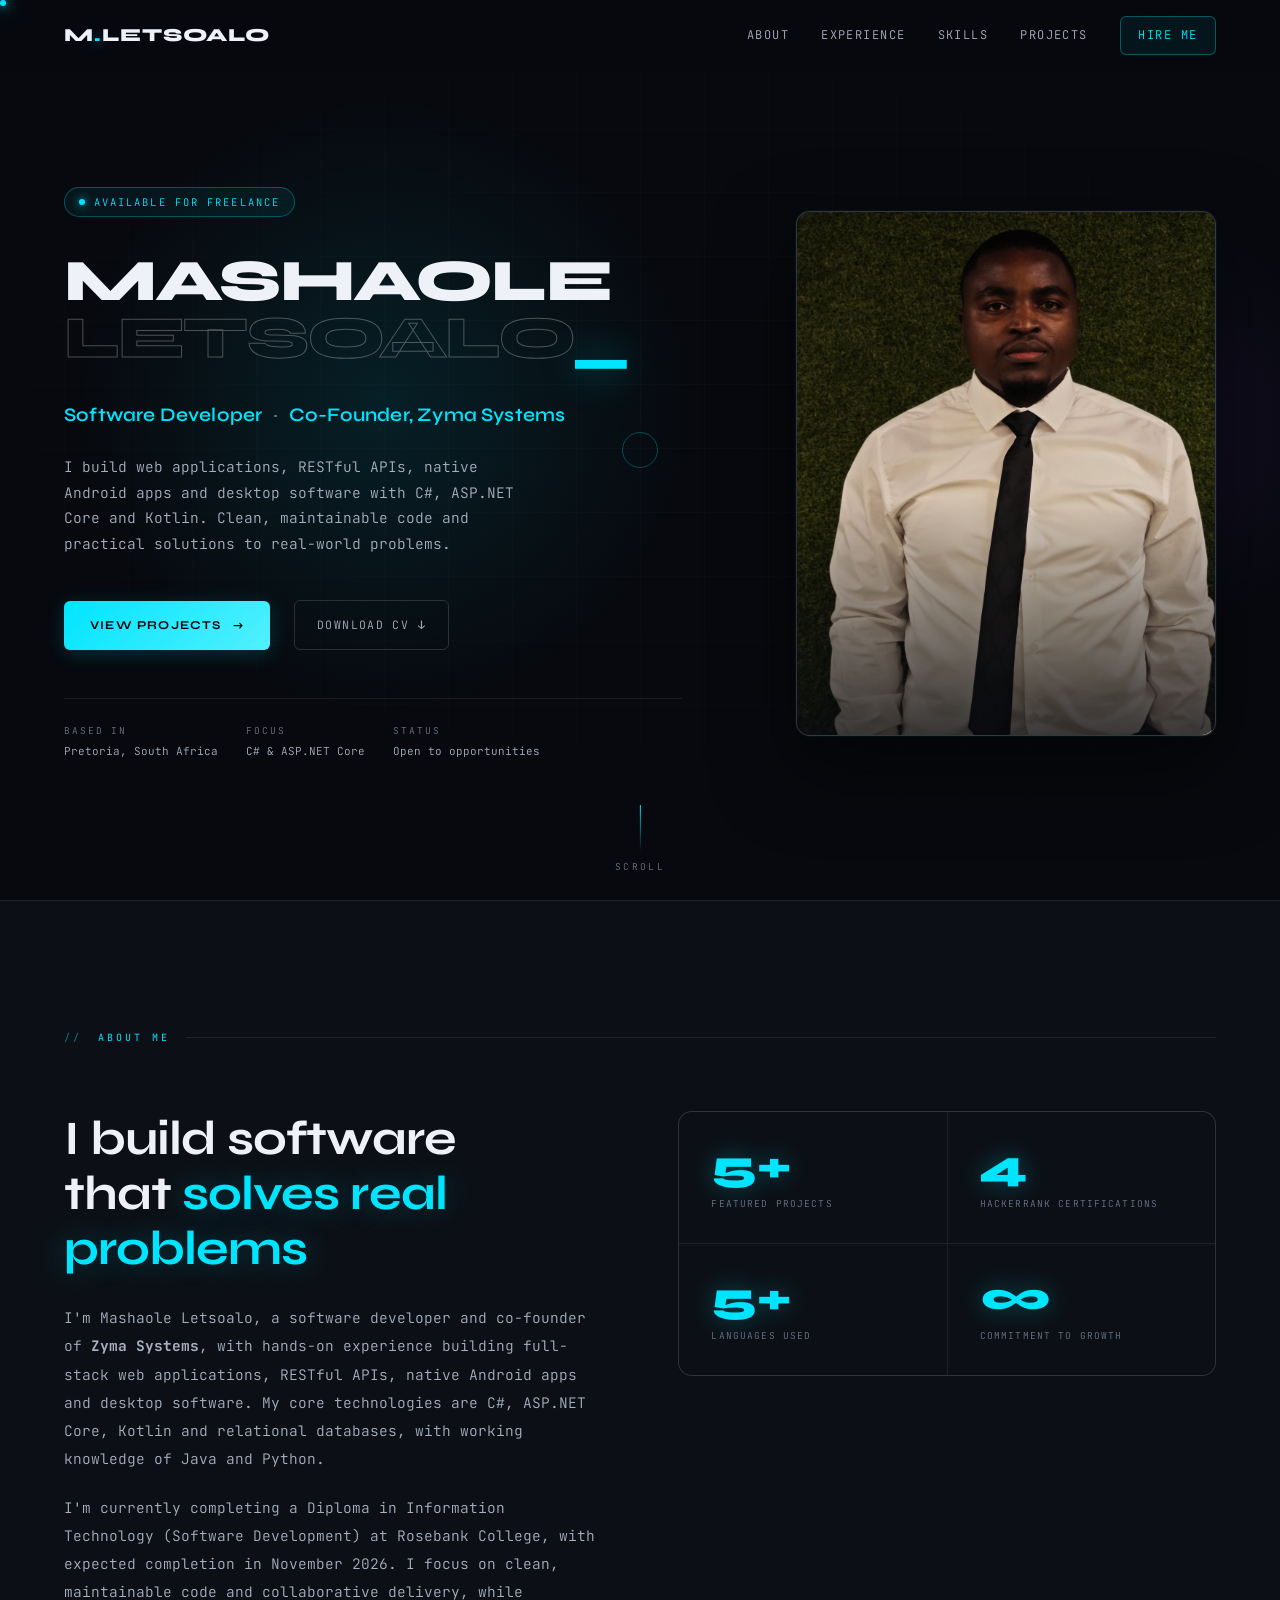
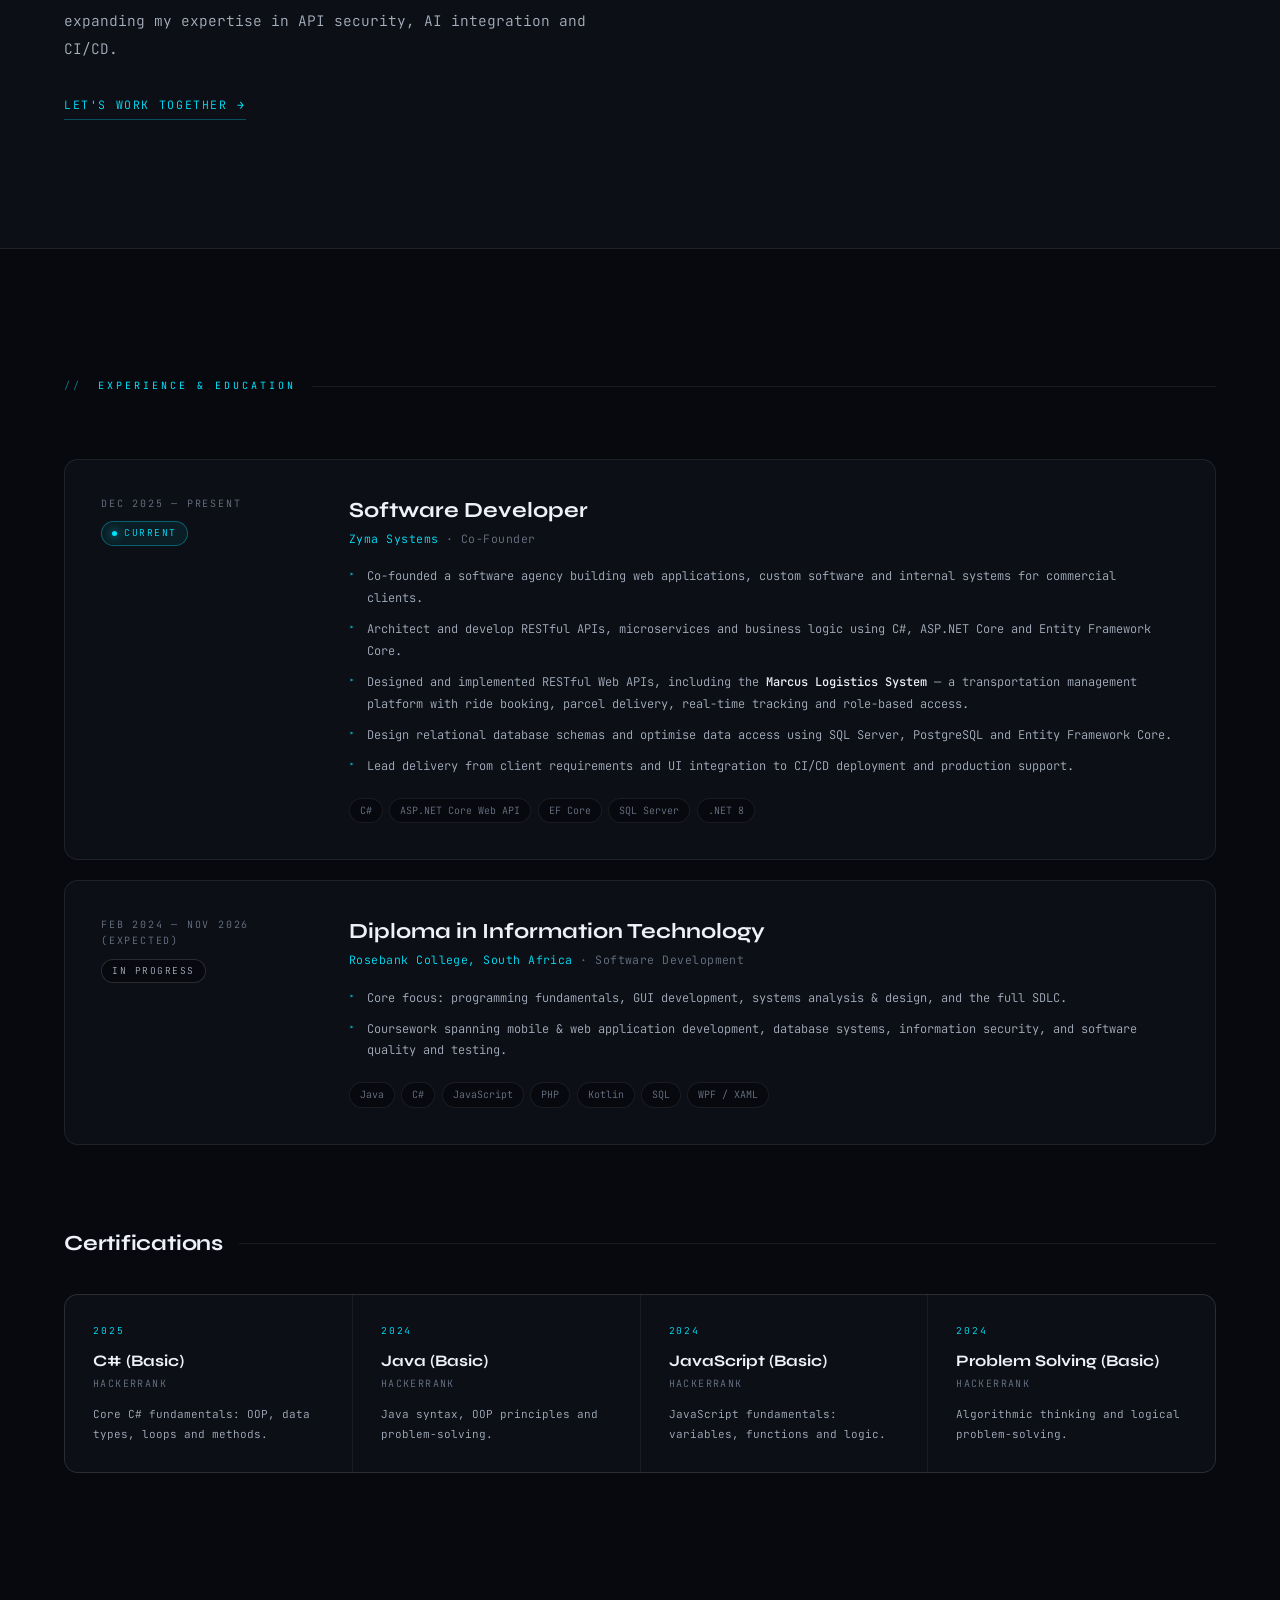
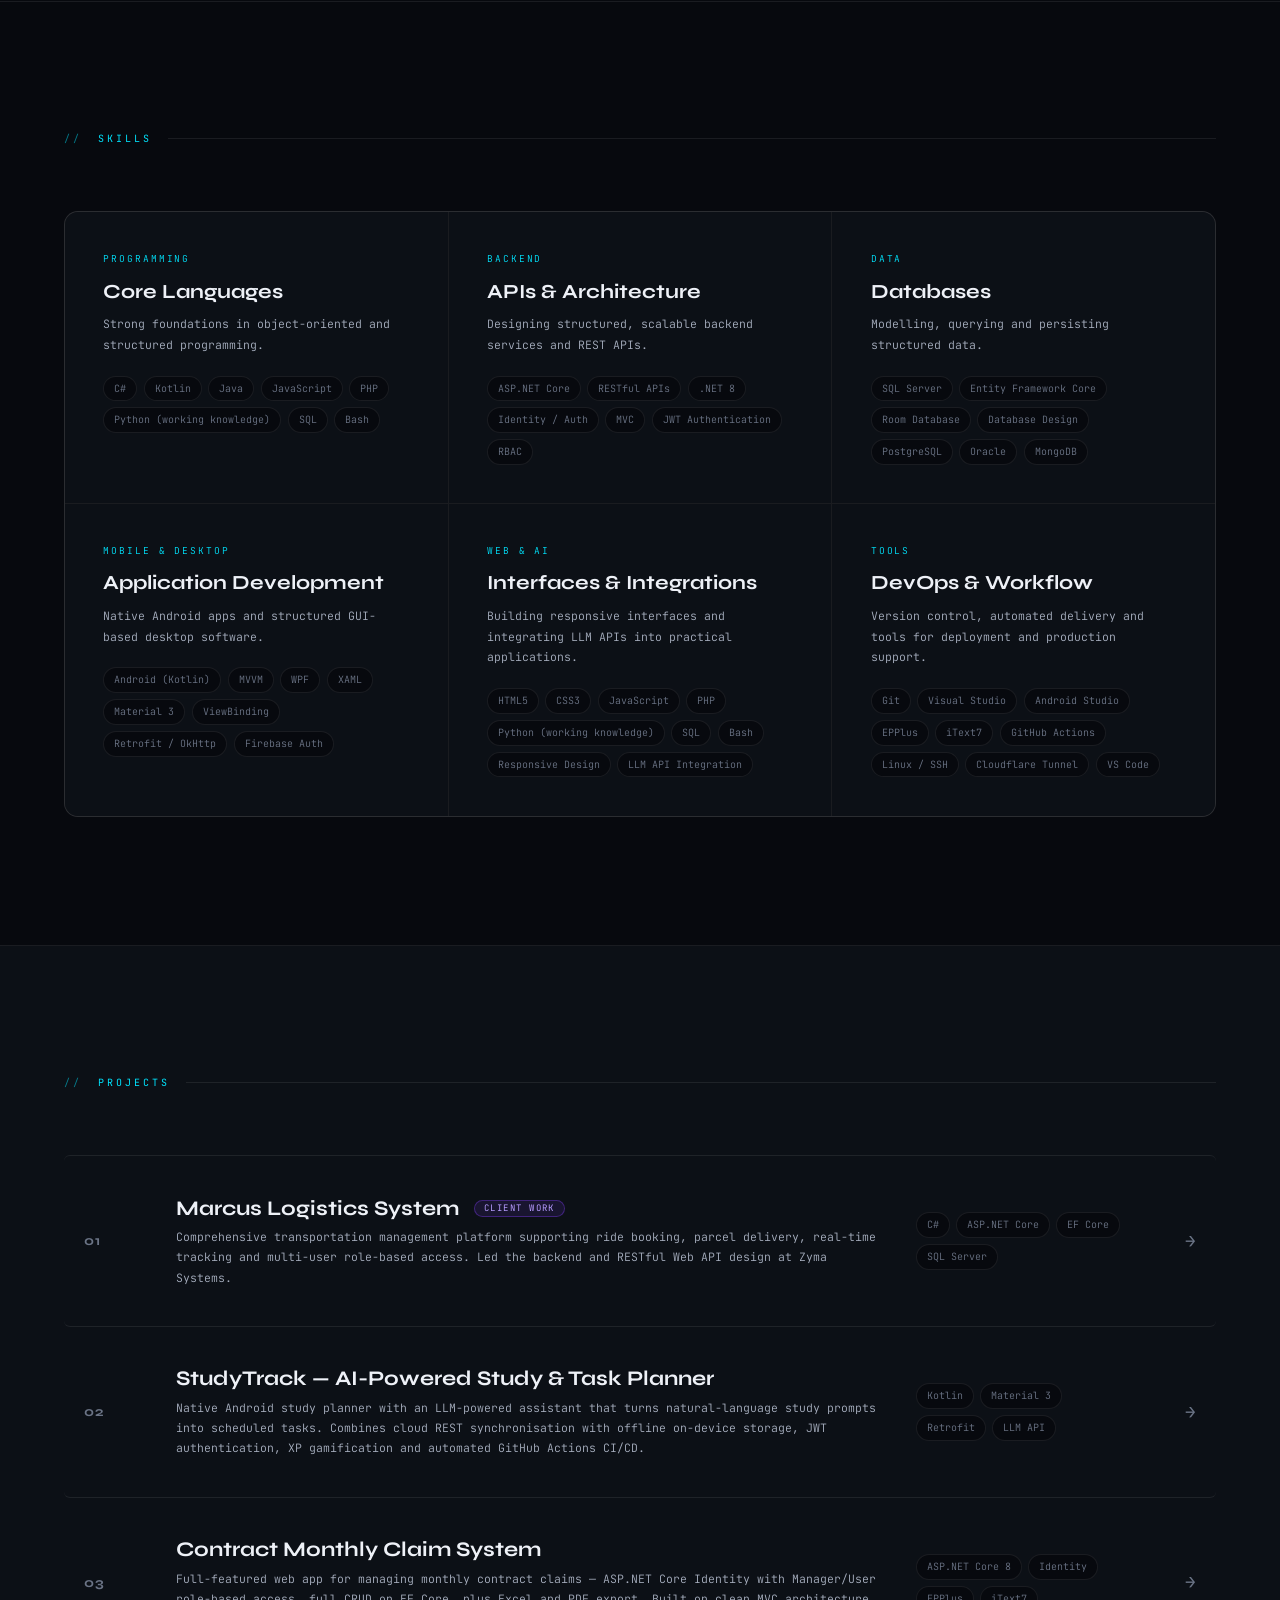
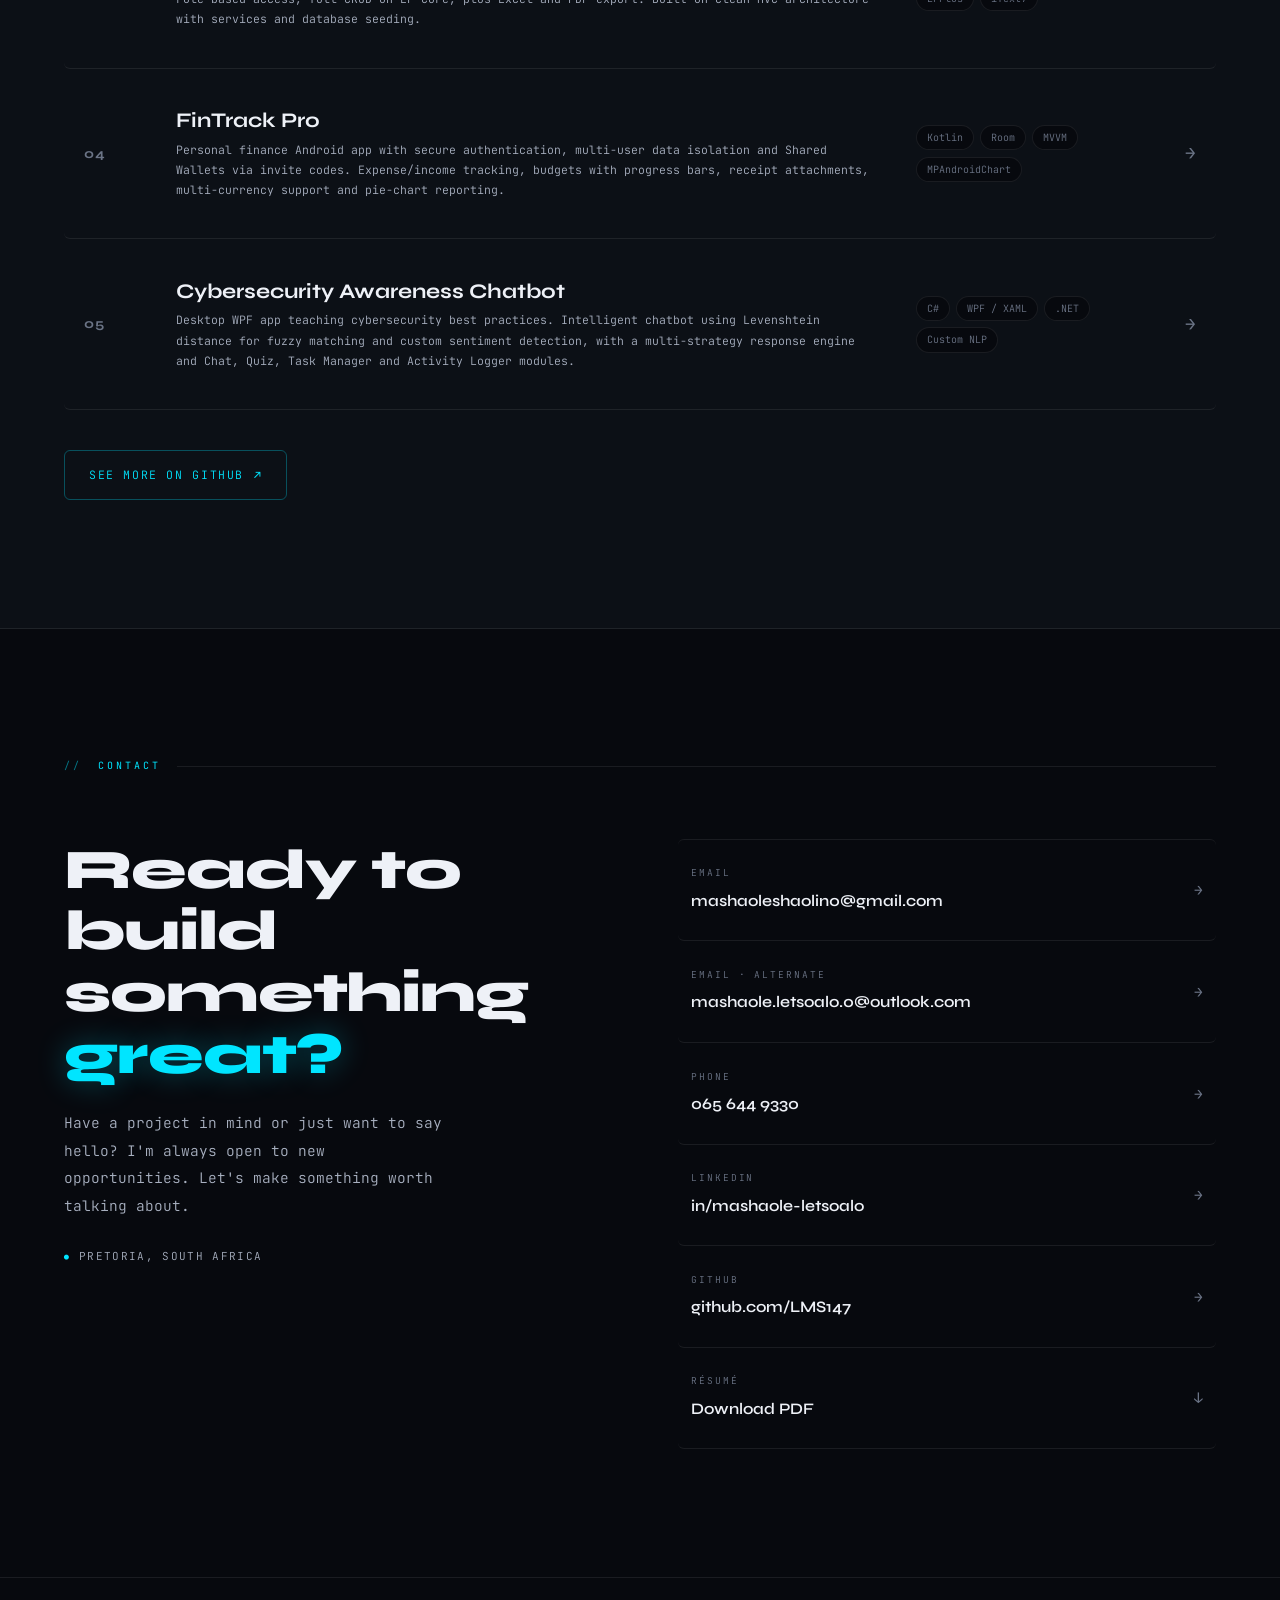
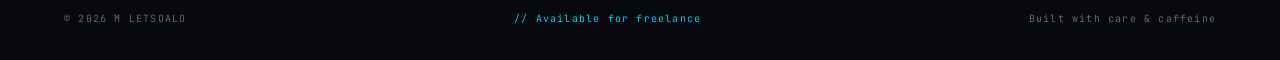
==== commit d4f2c087: "Update portfolio to Software Developer and align content with resume" ====
--- a/index.html
+++ b/index.html
@@ -6,8 +6,8 @@
 <meta name="theme-color" content="#07090e">
 
 <!-- ===================== Primary SEO ===================== -->
-<title>Mashaole Letsoalo | Backend Developer in Pretoria — C# &amp; ASP.NET Core</title>
-<meta name="description" content="Backend Developer in Pretoria, South Africa and co-founder of Zyma Systems. Building RESTful APIs, database architecture and secure web apps with C#, ASP.NET Core, EF Core and SQL Server. Available for freelance.">
+<title>Mashaole Letsoalo | Software Developer in Pretoria</title>
+<meta name="description" content="Software Developer in Pretoria, South Africa. Co-founder of Zyma Systems, building web applications, RESTful APIs, Android apps and desktop software with C#, ASP.NET Core and Kotlin.">
 <meta name="keywords" content="Mashaole Letsoalo, backend developer, software developer, C# developer, ASP.NET Core, .NET developer, South Africa, Pretoria, Zyma Systems, REST API, SQL Server, freelance developer">
 <meta name="author" content="Mashaole Letsoalo">
 <meta name="robots" content="index, follow, max-image-preview:large, max-snippet:-1">
@@ -15,21 +15,21 @@
 
 <!-- ===================== Open Graph (Facebook / LinkedIn / WhatsApp) ===================== -->
 <meta property="og:type" content="website">
-<meta property="og:site_name" content="Mashaole Letsoalo — Backend Developer">
-<meta property="og:title" content="Mashaole Letsoalo | Backend Developer in Pretoria — C# &amp; ASP.NET Core">
-<meta property="og:description" content="Co-founder of Zyma Systems. Building RESTful APIs, database architecture and secure web apps with C#, ASP.NET Core, EF Core and SQL Server. Available for freelance.">
+<meta property="og:site_name" content="Mashaole Letsoalo — Software Developer">
+<meta property="og:title" content="Mashaole Letsoalo | Software Developer in Pretoria">
+<meta property="og:description" content="Software Developer in Pretoria, South Africa. Co-founder of Zyma Systems, building web applications, RESTful APIs, Android apps and desktop software with C#, ASP.NET Core and Kotlin.">
 <meta property="og:url" content="https://mletsoalo.co.za/">
 <meta property="og:image" content="https://mletsoalo.co.za/og-image.png">
 <meta property="og:image:width" content="1200">
 <meta property="og:image:height" content="630">
-<meta property="og:image:alt" content="Mashaole Letsoalo — Backend Developer, Co-Founder of Zyma Systems. C#, ASP.NET Core, EF Core, SQL Server.">
+<meta property="og:image:alt" content="Mashaole Letsoalo — Software Developer, Co-Founder of Zyma Systems. C#, ASP.NET Core, EF Core, SQL Server.">
 <meta property="og:locale" content="en_ZA">
 <meta property="fb:app_id" content="1042989328523797">
 
 <!-- ===================== Twitter / X Cards ===================== -->
 <meta name="twitter:card" content="summary_large_image">
-<meta name="twitter:title" content="Mashaole Letsoalo | Backend Developer in Pretoria — C# &amp; ASP.NET Core">
-<meta name="twitter:description" content="Co-founder of Zyma Systems. RESTful APIs, database architecture and secure web apps with C#, ASP.NET Core, EF Core and SQL Server. Available for freelance.">
+<meta name="twitter:title" content="Mashaole Letsoalo | Software Developer in Pretoria">
+<meta name="twitter:description" content="Software Developer in Pretoria, South Africa. Co-founder of Zyma Systems, building web applications, RESTful APIs, Android apps and desktop software with C#, ASP.NET Core and Kotlin.">
 <meta name="twitter:image" content="https://mletsoalo.co.za/og-image.png">
 
 <!-- ===================== Geo ===================== -->
@@ -57,8 +57,8 @@
       "@id": "https://mletsoalo.co.za/#person",
       "name": "Mashaole Letsoalo",
       "alternateName": "M Letsoalo",
-      "jobTitle": "Backend Developer",
-      "description": "Backend Developer in Pretoria, South Africa and co-founder of Zyma Systems, building RESTful APIs and web applications with C#, ASP.NET Core, Entity Framework Core and SQL Server.",
+      "jobTitle": "Software Developer",
+      "description": "Software Developer in Pretoria, South Africa and co-founder of Zyma Systems, building full-stack web applications, RESTful APIs, native Android apps and desktop software.",
       "url": "https://mletsoalo.co.za/",
       "image": "https://mletsoalo.co.za/og-image.png",
       "email": "mailto:mashaoleshaolin0@gmail.com",
@@ -81,7 +81,8 @@
       "knowsAbout": [
         "C#", "ASP.NET Core", "Entity Framework Core", "SQL Server",
         ".NET 8", "RESTful APIs", "Kotlin", "Android Development",
-        "WPF", "JavaScript", "Java", "PHP", "MVVM Architecture"
+        "WPF", "JavaScript", "Java", "PHP", "MVVM Architecture",
+        "Python", "PostgreSQL", "GitHub Actions", "LLM API Integration"
       ],
       "sameAs": [
         "https://www.linkedin.com/in/mashaole-letsoalo",
@@ -92,8 +93,8 @@
       "@type": "WebSite",
       "@id": "https://mletsoalo.co.za/#website",
       "url": "https://mletsoalo.co.za/",
-      "name": "Mashaole Letsoalo — Backend Developer",
-      "description": "Portfolio of Mashaole Letsoalo, Backend Developer and co-founder of Zyma Systems in Pretoria, South Africa.",
+      "name": "Mashaole Letsoalo — Software Developer",
+      "description": "Portfolio of Mashaole Letsoalo, Software Developer and co-founder of Zyma Systems in Pretoria, South Africa.",
       "publisher": { "@id": "https://mletsoalo.co.za/#person" },
       "inLanguage": "en-ZA"
     }
@@ -148,17 +149,17 @@
         <span class="line2">LETSOALO</span><span class="accent">_</span>
       </h1>
 
-      <p class="hero-role">Backend Developer <span aria-hidden="true">&#183;</span> Co-Founder, Zyma Systems</p>
+      <p class="hero-role">Software Developer <span aria-hidden="true">&#183;</span> Co-Founder, Zyma Systems</p>
 
       <p class="hero-desc">
-        I build the engine room — RESTful APIs, database architecture and secure
-        backend services with C#, ASP.NET Core and Entity Framework Core.
-        Clean architecture. Production-ready. Zero compromise.
+        I build web applications, RESTful APIs, native Android apps and desktop
+        software with C#, ASP.NET Core and Kotlin. Clean, maintainable code
+        and practical solutions to real-world problems.
       </p>
 
       <div class="hero-actions">
         <a href="#projects" class="btn-primary">View Projects <span aria-hidden="true">&#8594;</span></a>
-        <a href="MyResume.pdf" target="_blank" rel="noopener" class="btn-ghost">Download CV <span aria-hidden="true">&#8595;</span></a>
+        <a href="Software_Developer_Resume.pdf" target="_blank" rel="noopener" class="btn-ghost">Download CV <span aria-hidden="true">&#8595;</span></a>
       </div>
 
       <ul class="hero-meta">
@@ -191,29 +192,29 @@
   <div class="about-grid reveal">
     <div class="about-content">
       <p class="about-heading">
-        I build backends<br>
-        that <span>hold up in production</span>
+        I build software<br>
+        that <span>solves real problems</span>
       </p>
 
       <p class="about-body">
-        I'm Mashaole Letsoalo, a backend developer with a growing foundation across
-        both front-end and back-end development. I co-founded
-        <strong>Zyma Systems</strong>, where I lead backend development for client
-        projects — designing RESTful Web APIs, database architecture and secure
-        business logic with C#, ASP.NET Core and SQL Server.
+        I'm Mashaole Letsoalo, a software developer and co-founder of
+        <strong>Zyma Systems</strong>, with hands-on experience building full-stack
+        web applications, RESTful APIs, native Android apps and desktop software.
+        My core technologies are C#, ASP.NET Core, Kotlin and relational databases,
+        with working knowledge of Java and Python.
       </p>
       <p class="about-body">
         I'm currently completing a Diploma in Information Technology (Software
-        Development) at Rosebank College. I'm a strong problem-solver with a
-        collaborative mindset, quick to adapt, and eager to contribute to
-        innovative tech solutions in Agile environments.
+        Development) at Rosebank College, with expected completion in November 2026.
+        I focus on clean, maintainable code and collaborative delivery, while
+        expanding my expertise in API security, AI integration and CI/CD.
       </p>
 
       <a href="#contact" class="about-link">Let's work together <span aria-hidden="true">&#8594;</span></a>
     </div>
 
     <ul class="about-stats">
-      <li class="stat-item"><span class="stat-num" data-count="4" data-suffix="+">4+</span><span class="stat-label">Projects Shipped</span></li>
+      <li class="stat-item"><span class="stat-num" data-count="5" data-suffix="+">5+</span><span class="stat-label">Featured Projects</span></li>
       <li class="stat-item"><span class="stat-num" data-count="4" data-suffix="">4</span><span class="stat-label">HackerRank Certifications</span></li>
       <li class="stat-item"><span class="stat-num" data-count="5" data-suffix="+">5+</span><span class="stat-label">Languages Used</span></li>
       <li class="stat-item"><span class="stat-num">&#8734;</span><span class="stat-label">Commitment to Growth</span></li>
@@ -233,14 +234,14 @@
         <span class="tl-tag tl-tag--live">Current</span>
       </div>
       <div class="tl-body">
-        <h3 class="tl-role">Backend Developer</h3>
+        <h3 class="tl-role">Software Developer</h3>
         <p class="tl-org">Zyma Systems <span>&#183; Co-Founder</span></p>
         <ul class="tl-points">
-          <li>Co-founded a software development company building custom web solutions for clients.</li>
-          <li>Lead backend development across client projects using C#, ASP.NET Core, Entity Framework Core and .NET Framework.</li>
+          <li>Co-founded a software agency building web applications, custom software and internal systems for commercial clients.</li>
+          <li>Architect and develop RESTful APIs, microservices and business logic using C#, ASP.NET Core and Entity Framework Core.</li>
           <li>Designed and implemented RESTful Web APIs, including the <strong>Marcus Logistics System</strong> — a transportation management platform with ride booking, parcel delivery, real-time tracking and role-based access.</li>
-          <li>Built database architecture, business logic and secure backend services on SQL Server with EF Core.</li>
-          <li>Partnered with frontend developers to ship full-stack solutions from requirements gathering to deployment.</li>
+          <li>Design relational database schemas and optimise data access using SQL Server, PostgreSQL and Entity Framework Core.</li>
+          <li>Lead delivery from client requirements and UI integration to CI/CD deployment and production support.</li>
         </ul>
         <ul class="tl-tech">
           <li>C#</li><li>ASP.NET Core Web API</li><li>EF Core</li><li>SQL Server</li><li>.NET 8</li>
@@ -250,7 +251,7 @@
 
     <article class="tl-item">
       <div class="tl-side">
-        <span class="tl-date">Expected Dec 2026</span>
+        <span class="tl-date">Feb 2024 &mdash; Nov 2026 (expected)</span>
         <span class="tl-tag">In progress</span>
       </div>
       <div class="tl-body">
@@ -258,7 +259,7 @@
         <p class="tl-org">Rosebank College, South Africa <span>&#183; Software Development</span></p>
         <ul class="tl-points">
           <li>Core focus: programming fundamentals, GUI development, systems analysis &amp; design, and the full SDLC.</li>
-          <li>Coursework spanning web &amp; mobile application development, database management, information security and project management.</li>
+          <li>Coursework spanning mobile &amp; web application development, database systems, information security, and software quality and testing.</li>
         </ul>
         <ul class="tl-tech">
           <li>Java</li><li>C#</li><li>JavaScript</li><li>PHP</li><li>Kotlin</li><li>SQL</li><li>WPF / XAML</li>
@@ -311,6 +312,7 @@
       <ul class="skill-tags">
         <li class="skill-tag">C#</li><li class="skill-tag">Kotlin</li><li class="skill-tag">Java</li>
         <li class="skill-tag">JavaScript</li><li class="skill-tag">PHP</li>
+        <li class="skill-tag">Python (working knowledge)</li><li class="skill-tag">SQL</li><li class="skill-tag">Bash</li>
       </ul>
     </article>
 
@@ -321,7 +323,7 @@
       <ul class="skill-tags">
         <li class="skill-tag">ASP.NET Core</li><li class="skill-tag">RESTful APIs</li>
         <li class="skill-tag">.NET 8</li><li class="skill-tag">Identity / Auth</li>
-        <li class="skill-tag">MVC</li>
+        <li class="skill-tag">MVC</li><li class="skill-tag">JWT Authentication</li><li class="skill-tag">RBAC</li>
       </ul>
     </article>
 
@@ -332,6 +334,7 @@
       <ul class="skill-tags">
         <li class="skill-tag">SQL Server</li><li class="skill-tag">Entity Framework Core</li>
         <li class="skill-tag">Room Database</li><li class="skill-tag">Database Design</li>
+        <li class="skill-tag">PostgreSQL</li><li class="skill-tag">Oracle</li><li class="skill-tag">MongoDB</li>
       </ul>
     </article>
 
@@ -342,29 +345,32 @@
       <ul class="skill-tags">
         <li class="skill-tag">Android (Kotlin)</li><li class="skill-tag">MVVM</li>
         <li class="skill-tag">WPF</li><li class="skill-tag">XAML</li>
-        <li class="skill-tag">Material Design</li>
+        <li class="skill-tag">Material 3</li><li class="skill-tag">ViewBinding</li>
+        <li class="skill-tag">Retrofit / OkHttp</li><li class="skill-tag">Firebase Auth</li>
       </ul>
     </article>
 
     <article class="skill-card">
-      <p class="skill-cat">Web</p>
-      <h3 class="skill-name">Front-End Foundations</h3>
-      <p class="skill-desc">Building responsive, user-friendly interfaces.</p>
+      <p class="skill-cat">Web &amp; AI</p>
+      <h3 class="skill-name">Interfaces &amp; Integrations</h3>
+      <p class="skill-desc">Building responsive interfaces and integrating LLM APIs into practical applications.</p>
       <ul class="skill-tags">
         <li class="skill-tag">HTML5</li><li class="skill-tag">CSS3</li>
         <li class="skill-tag">JavaScript</li><li class="skill-tag">PHP</li>
-        <li class="skill-tag">Responsive Design</li>
+        <li class="skill-tag">Python (working knowledge)</li><li class="skill-tag">SQL</li><li class="skill-tag">Bash</li>
+        <li class="skill-tag">Responsive Design</li><li class="skill-tag">LLM API Integration</li>
       </ul>
     </article>
 
     <article class="skill-card">
       <p class="skill-cat">Tools</p>
-      <h3 class="skill-name">Workflow &amp; Libraries</h3>
-      <p class="skill-desc">Day-to-day tooling and reporting/export libraries.</p>
+      <h3 class="skill-name">DevOps &amp; Workflow</h3>
+      <p class="skill-desc">Version control, automated delivery and tools for deployment and production support.</p>
       <ul class="skill-tags">
         <li class="skill-tag">Git</li><li class="skill-tag">Visual Studio</li>
         <li class="skill-tag">Android Studio</li><li class="skill-tag">EPPlus</li>
-        <li class="skill-tag">iText7</li>
+        <li class="skill-tag">iText7</li><li class="skill-tag">GitHub Actions</li>
+        <li class="skill-tag">Linux / SSH</li><li class="skill-tag">Cloudflare Tunnel</li><li class="skill-tag">VS Code</li>
       </ul>
     </article>
 
@@ -387,8 +393,18 @@
       <span class="proj-arrow" aria-hidden="true">&#8594;</span>
     </a>
 
+    <a href="https://github.com/LMS147/StudyTrack" target="_blank" rel="noopener" class="project-item">
+      <span class="proj-num">02</span>
+      <span class="proj-info">
+        <span class="proj-title">StudyTrack — AI-Powered Study &amp; Task Planner</span>
+        <span class="proj-desc">Native Android study planner with an LLM-powered assistant that turns natural-language study prompts into scheduled tasks. Combines cloud REST synchronisation with offline on-device storage, JWT authentication, XP gamification and automated GitHub Actions CI/CD.</span>
+      </span>
+      <span class="proj-tech"><span>Kotlin</span><span>Material 3</span><span>Retrofit</span><span>LLM API</span></span>
+      <span class="proj-arrow" aria-hidden="true">&#8594;</span>
+    </a>
+
     <a href="https://github.com/LMS147/Contract-Monthly-Claim-System-" target="_blank" rel="noopener" class="project-item">
-      <span class="proj-num">02</span>
+      <span class="proj-num">03</span>
       <span class="proj-info">
         <span class="proj-title">Contract Monthly Claim System</span>
         <span class="proj-desc">Full-featured web app for managing monthly contract claims — ASP.NET Core Identity with Manager/User role-based access, full CRUD on EF Core, plus Excel and PDF export. Built on clean MVC architecture with services and database seeding.</span>
@@ -398,7 +414,7 @@
     </a>
 
     <a href="https://github.com/LMS147/FinTrack_Pro" target="_blank" rel="noopener" class="project-item">
-      <span class="proj-num">03</span>
+      <span class="proj-num">04</span>
       <span class="proj-info">
         <span class="proj-title">FinTrack Pro</span>
         <span class="proj-desc">Personal finance Android app with secure authentication, multi-user data isolation and Shared Wallets via invite codes. Expense/income tracking, budgets with progress bars, receipt attachments, multi-currency support and pie-chart reporting.</span>
@@ -408,7 +424,7 @@
     </a>
 
     <a href="https://github.com/LMS147/Cybersecurity_Awareness_Chatbot" target="_blank" rel="noopener" class="project-item">
-      <span class="proj-num">04</span>
+      <span class="proj-num">05</span>
       <span class="proj-info">
         <span class="proj-title">Cybersecurity Awareness Chatbot</span>
         <span class="proj-desc">Desktop WPF app teaching cybersecurity best practices. Intelligent chatbot using Levenshtein distance for fuzzy matching and custom sentiment detection, with a multi-strategy response engine and Chat, Quiz, Task Manager and Activity Logger modules.</span>
@@ -476,7 +492,7 @@
         </span>
         <span class="cl-arrow" aria-hidden="true">&#8594;</span>
       </a>
-      <a href="MyResume.pdf" target="_blank" rel="noopener" class="contact-link">
+      <a href="Software_Developer_Resume.pdf" target="_blank" rel="noopener" class="contact-link">
         <span class="cl-text">
           <span class="cl-label">Résumé</span>
           <span class="cl-value">Download PDF</span>
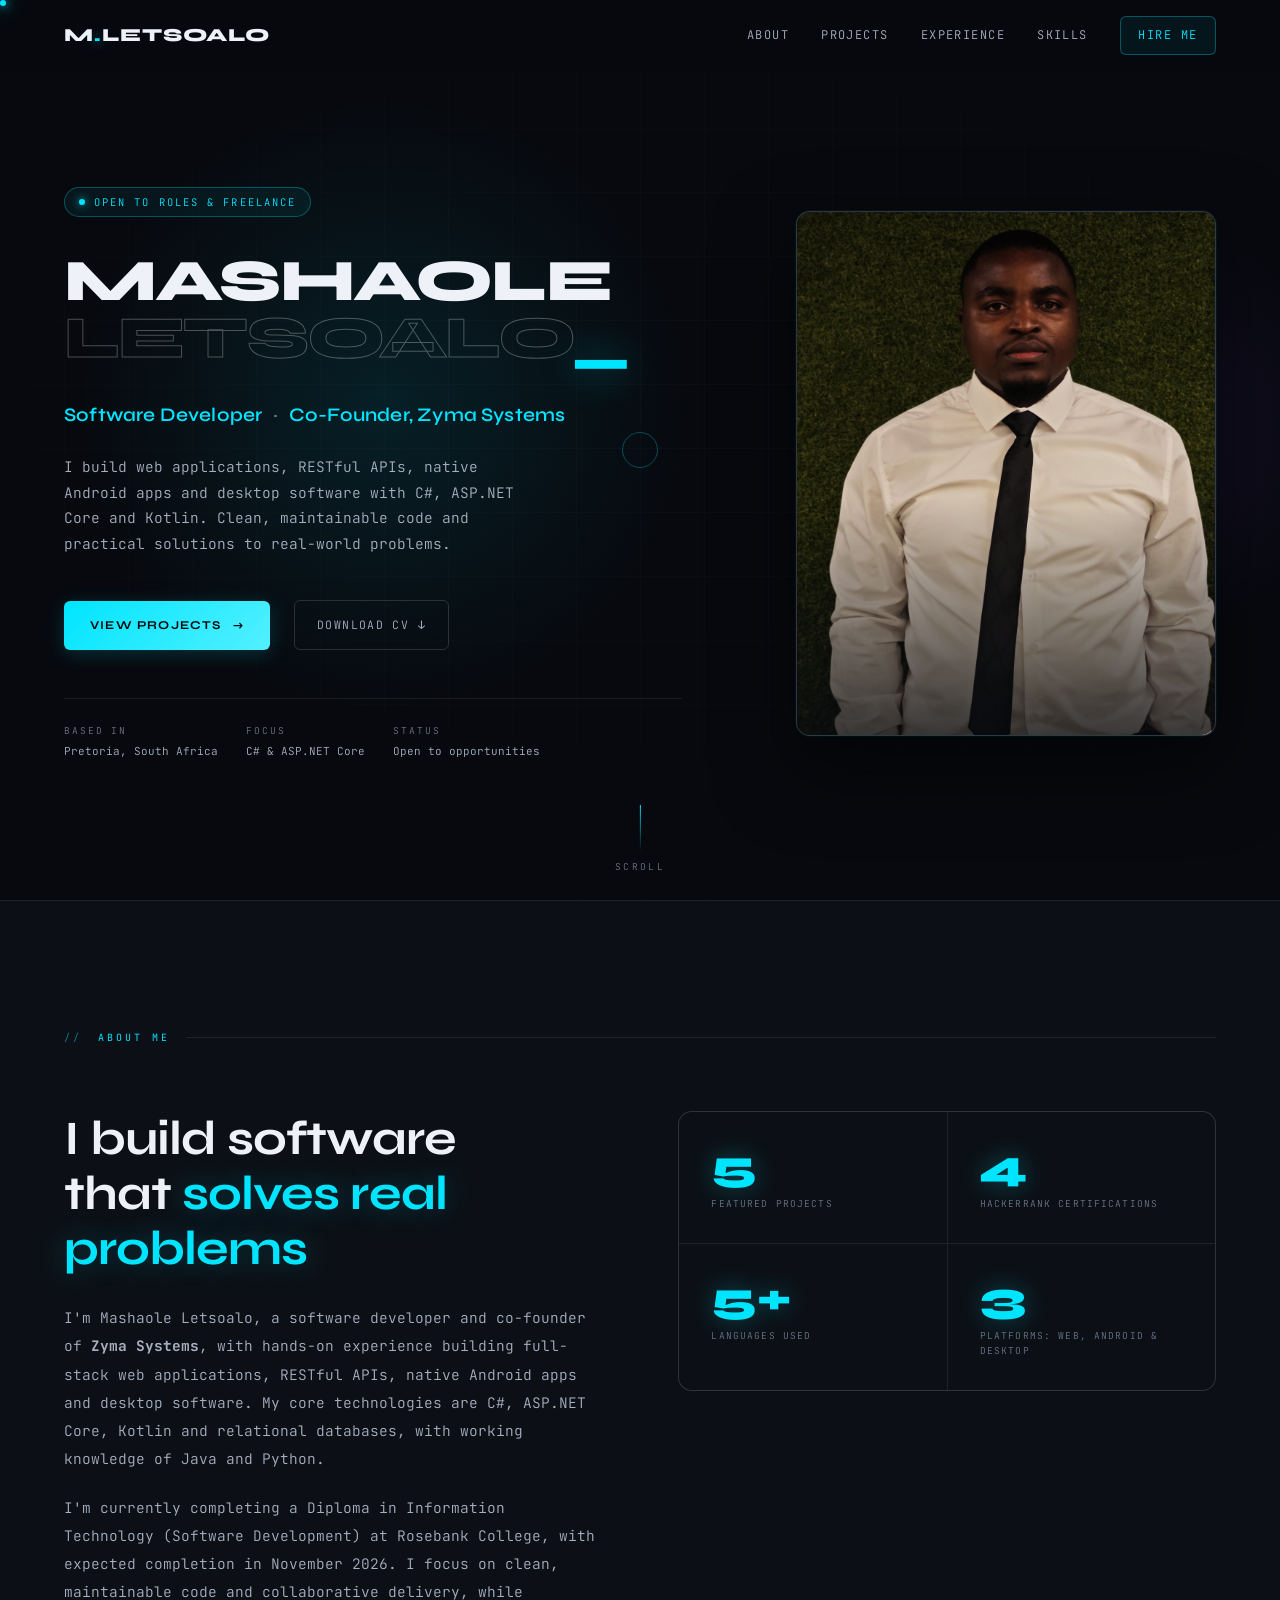
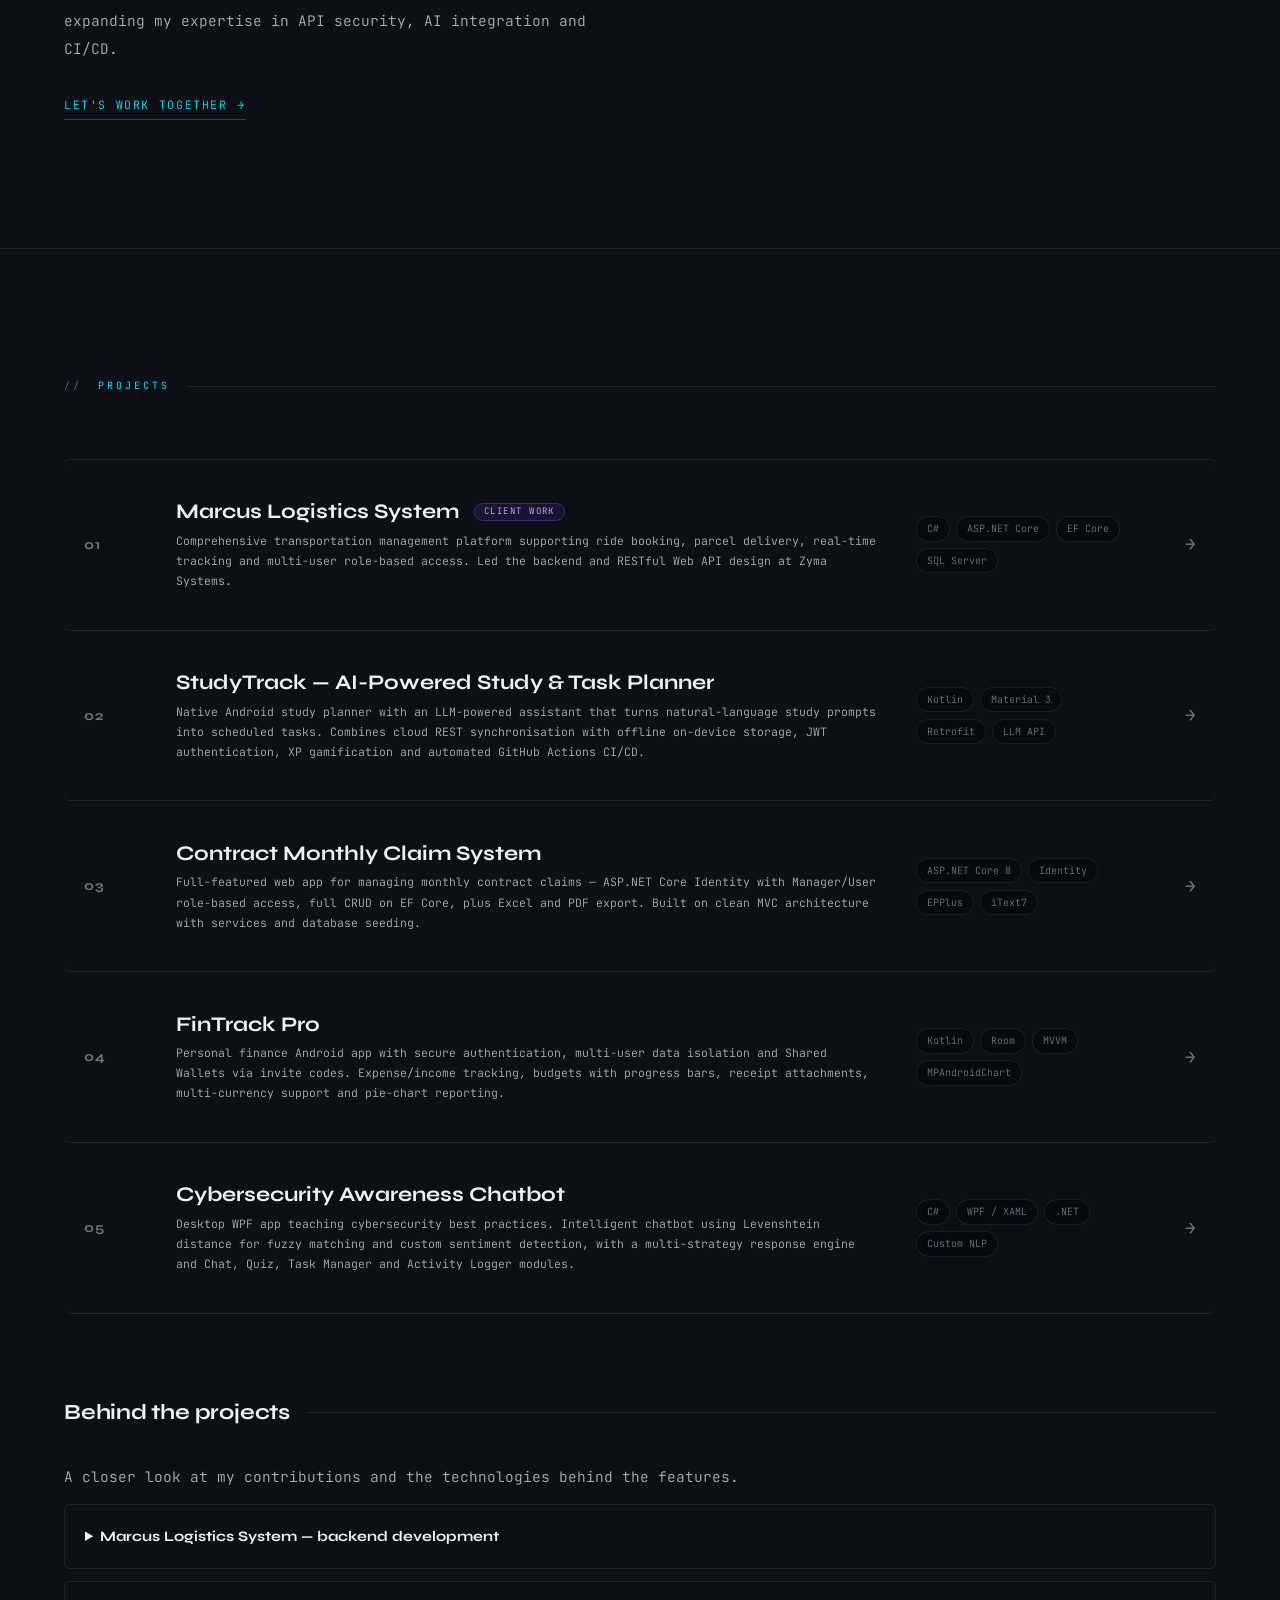
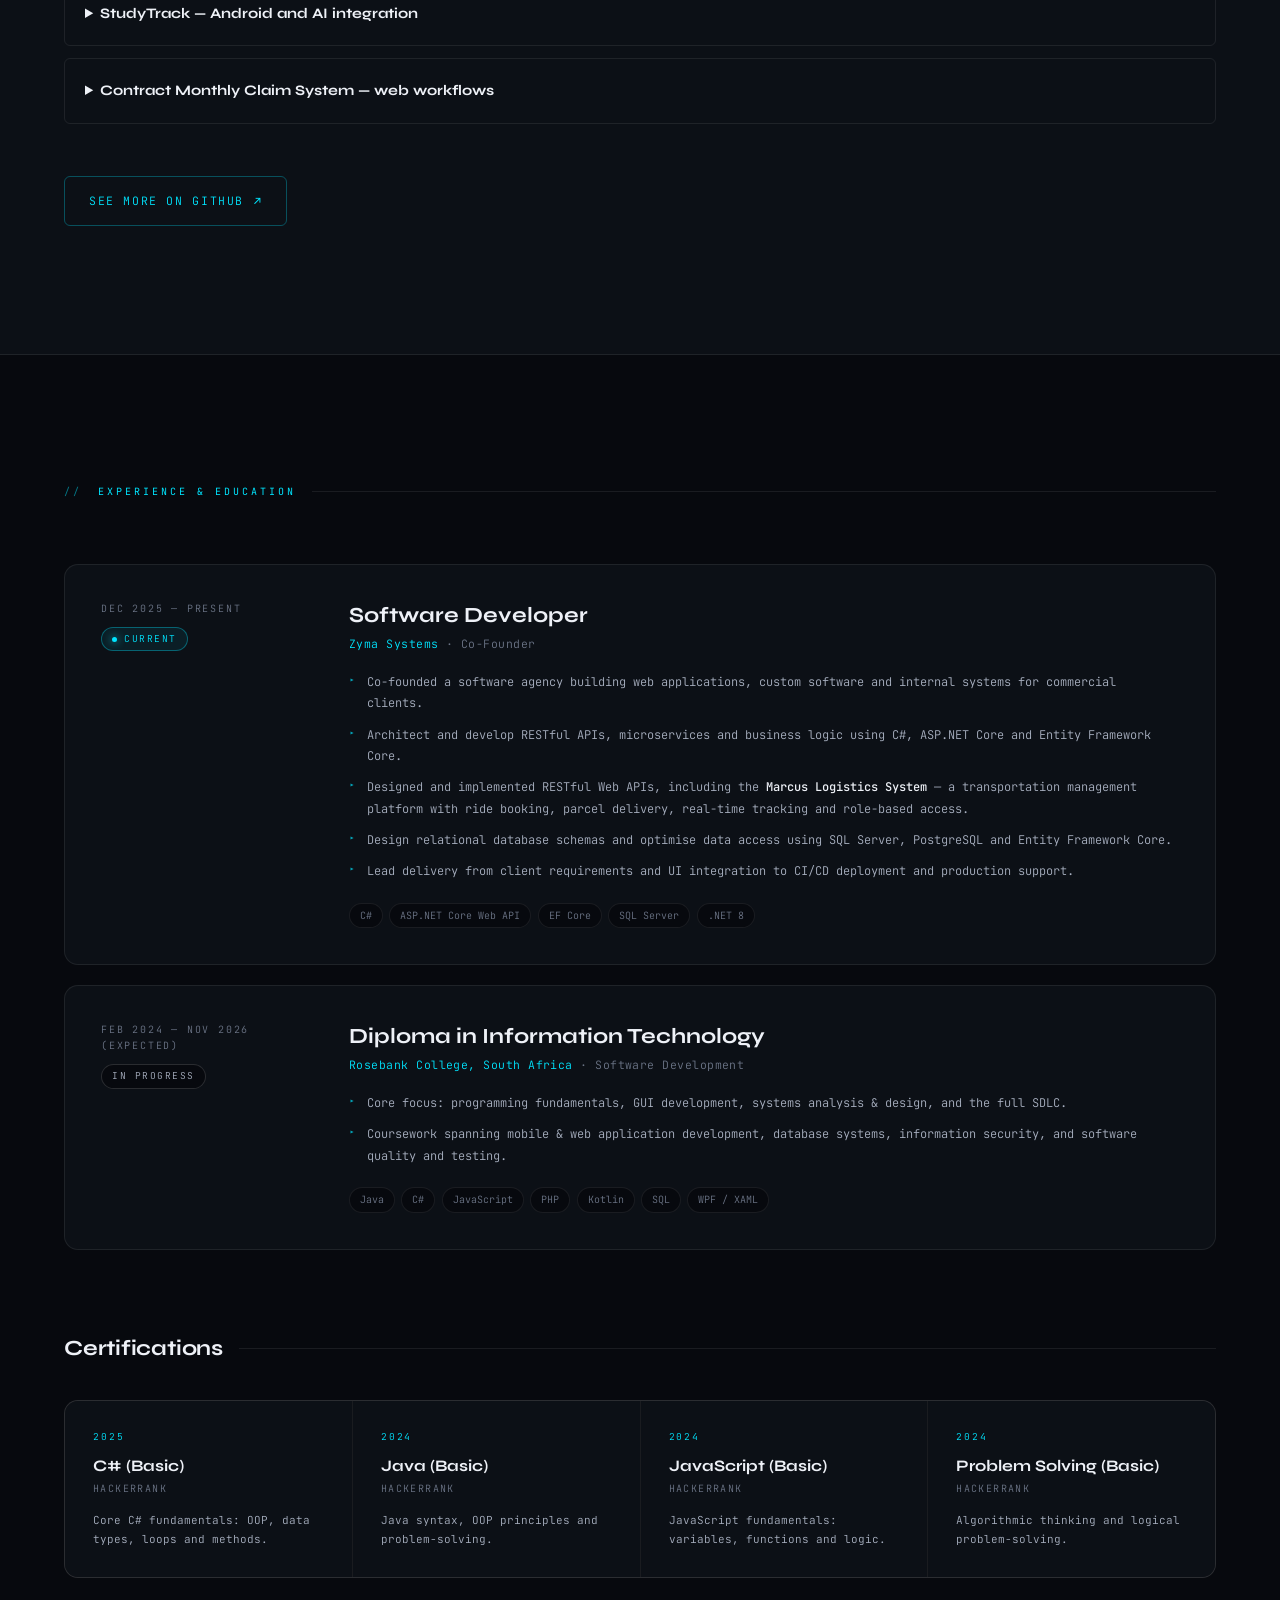
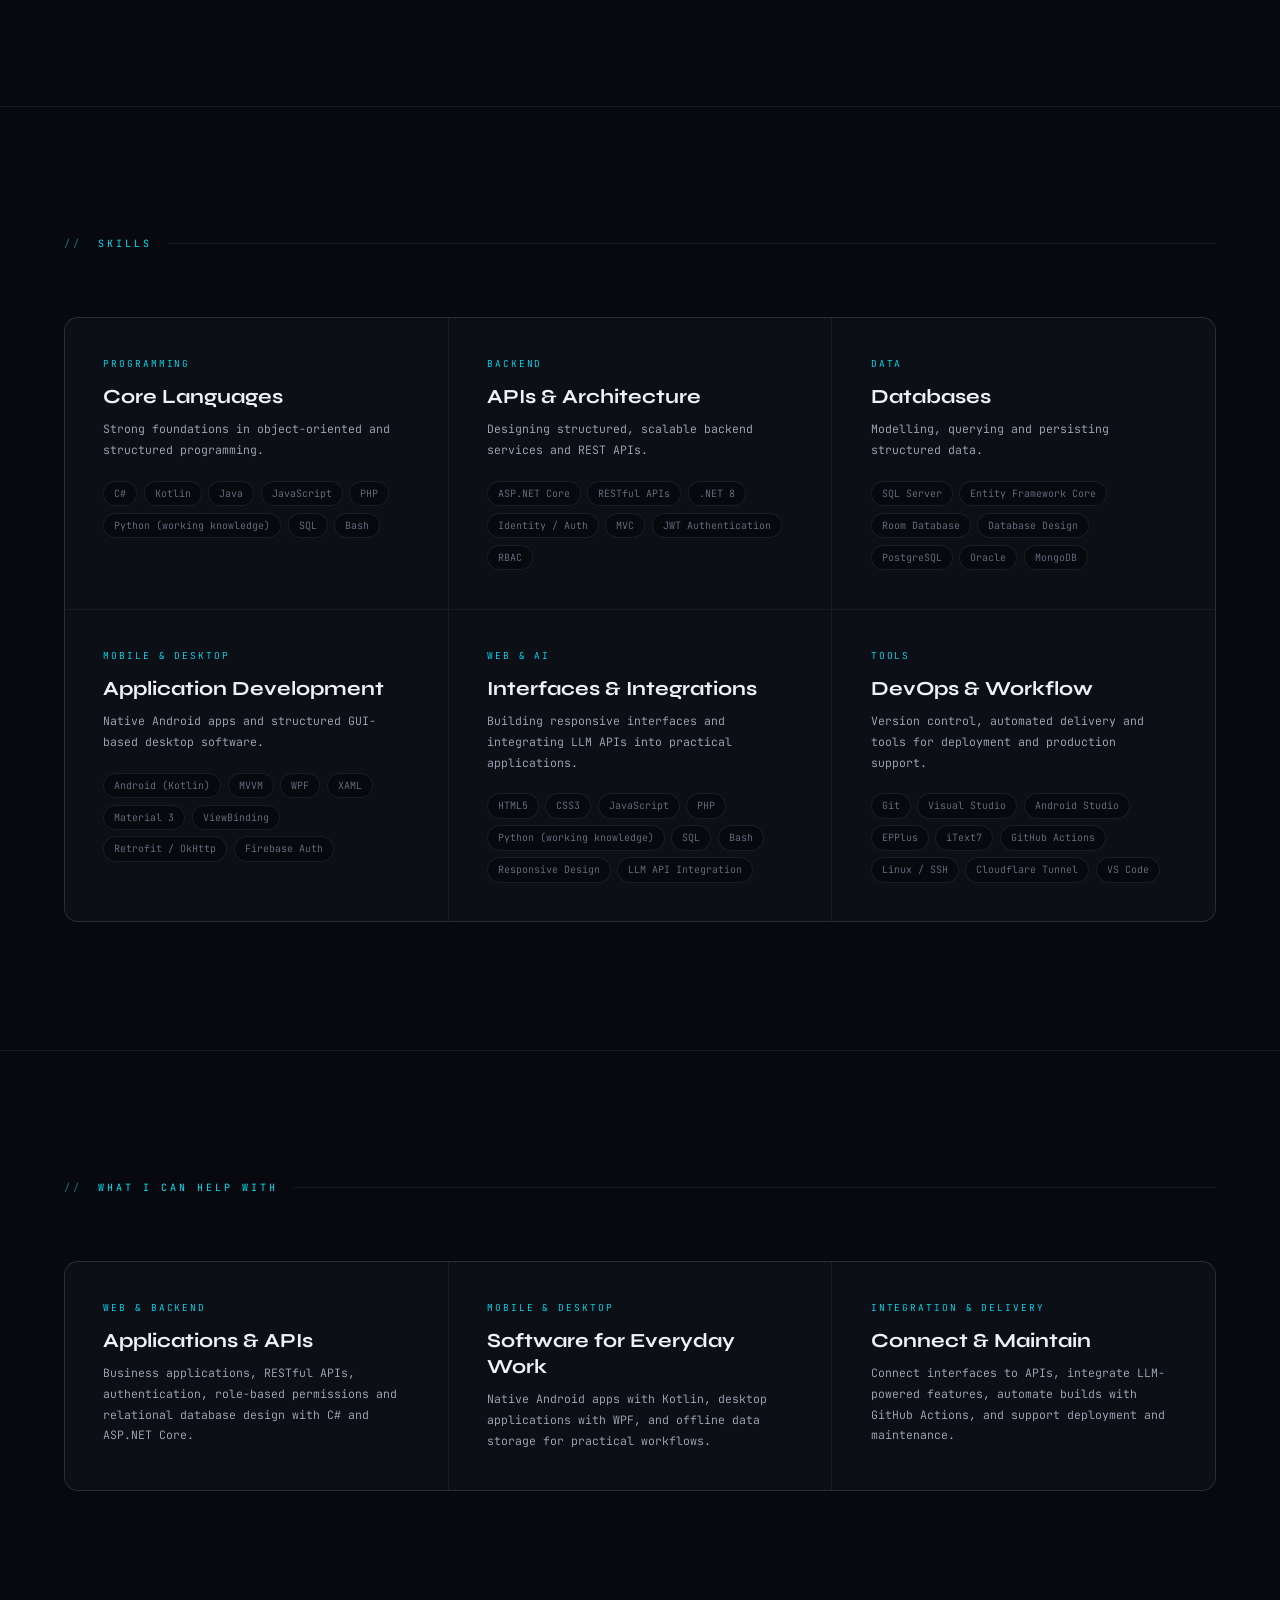
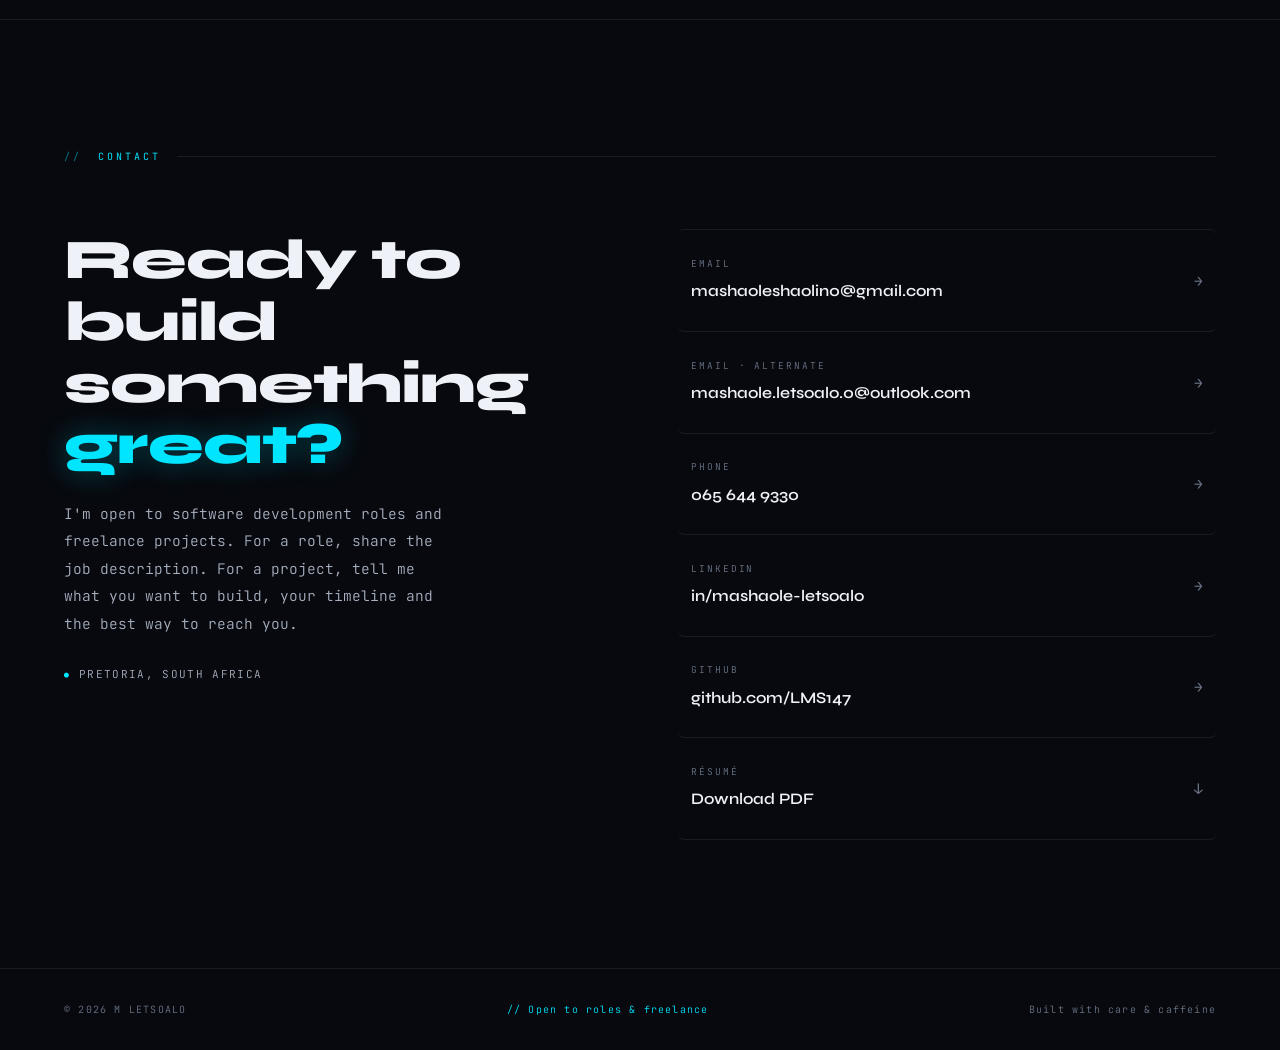
==== commit f53c2e3a: "Improve project discovery, capabilities and accessible portfolio navigation" ====
--- a/index.html
+++ b/index.html
@@ -46,6 +46,7 @@
 <link rel="preconnect" href="https://fonts.gstatic.com" crossorigin>
 <link href="https://fonts.googleapis.com/css2?family=Syne:wght@400;600;700;800&family=JetBrains+Mono:wght@300;400;500&display=swap" rel="stylesheet">
 <link rel="stylesheet" href="style.css">
+<noscript><style>.reveal, .reveal * { opacity: 1 !important; transform: none !important; } .hero-badge, .hero-name, .hero-role, .hero-desc, .hero-actions, .hero-meta, .hero-image-frame, .hero-scroll { opacity: 1 !important; } @media (max-width: 860px) { .hamburger, .close-btn { display: none; } .nav-links { position: static; visibility: visible; transform: none; width: 100%; height: auto; padding: 1rem; flex-direction: row; flex-wrap: wrap; gap: 1rem; } header { position: static; } nav { flex-wrap: wrap; } }</style></noscript>
 
 <!-- ===================== Structured Data (JSON-LD) ===================== -->
 <script type="application/ld+json">
@@ -120,9 +121,9 @@
     <div class="nav-links" id="navLinks">
       <button class="close-btn" id="closeBtn" aria-label="Close menu">&#10005;</button>
       <a href="#about">About</a>
+      <a href="#projects">Projects</a>
       <a href="#experience">Experience</a>
       <a href="#skills">Skills</a>
-      <a href="#projects">Projects</a>
       <a href="#contact" class="nav-cta">Hire Me</a>
     </div>
 
@@ -142,7 +143,7 @@
 
   <div class="hero-container">
     <div class="hero-content">
-      <p class="hero-badge">Available for freelance</p>
+      <p class="hero-badge">Open to roles &amp; freelance</p>
 
       <h1 class="hero-name">
         MASHAOLE<br>
@@ -172,7 +173,7 @@
     <div class="hero-image">
       <div class="hero-image-frame">
         <img src="images/formal.jpg" alt="Portrait of Mashaole Letsoalo"
-             width="440" height="520" loading="eager"
+             width="440" height="520" loading="eager" fetchpriority="high" decoding="async"
              onerror="this.closest('.hero-image-frame').classList.add('no-img'); this.remove();">
         <div class="hero-image-fallback" aria-hidden="true">ML</div>
       </div>
@@ -214,13 +215,103 @@
     </div>
 
     <ul class="about-stats">
-      <li class="stat-item"><span class="stat-num" data-count="5" data-suffix="+">5+</span><span class="stat-label">Featured Projects</span></li>
+      <li class="stat-item"><span class="stat-num" data-count="5" data-suffix="">5</span><span class="stat-label">Featured Projects</span></li>
       <li class="stat-item"><span class="stat-num" data-count="4" data-suffix="">4</span><span class="stat-label">HackerRank Certifications</span></li>
       <li class="stat-item"><span class="stat-num" data-count="5" data-suffix="+">5+</span><span class="stat-label">Languages Used</span></li>
-      <li class="stat-item"><span class="stat-num">&#8734;</span><span class="stat-label">Commitment to Growth</span></li>
+      <li class="stat-item"><span class="stat-num">3</span><span class="stat-label">Platforms: Web, Android &amp; Desktop</span></li>
     </ul>
   </div>
 </section>
+
+<!-- ============ PROJECTS ============ -->
+<section id="projects">
+  <h2 class="section-label">Projects</h2>
+
+  <div class="projects-list reveal">
+
+    <a href="#marcus-details" class="project-item" aria-label="Read about Marcus Logistics System">
+      <span class="proj-num">01</span>
+      <span class="proj-info">
+        <span class="proj-title">Marcus Logistics System <span class="proj-badge">Client work</span></span>
+        <span class="proj-desc">Comprehensive transportation management platform supporting ride booking, parcel delivery, real-time tracking and multi-user role-based access. Led the backend and RESTful Web API design at Zyma Systems.</span>
+      </span>
+      <span class="proj-tech"><span>C#</span><span>ASP.NET Core</span><span>EF Core</span><span>SQL Server</span></span>
+      <span class="proj-arrow" aria-hidden="true">&#8594;</span>
+    </a>
+
+    <a href="https://github.com/LMS147/StudyTrack" target="_blank" rel="noopener" class="project-item">
+      <span class="proj-num">02</span>
+      <span class="proj-info">
+        <span class="proj-title">StudyTrack — AI-Powered Study &amp; Task Planner</span>
+        <span class="proj-desc">Native Android study planner with an LLM-powered assistant that turns natural-language study prompts into scheduled tasks. Combines cloud REST synchronisation with offline on-device storage, JWT authentication, XP gamification and automated GitHub Actions CI/CD.</span>
+      </span>
+      <span class="proj-tech"><span>Kotlin</span><span>Material 3</span><span>Retrofit</span><span>LLM API</span></span>
+      <span class="proj-arrow" aria-hidden="true">&#8594;</span>
+    </a>
+
+    <a href="https://github.com/LMS147/Contract-Monthly-Claim-System-" target="_blank" rel="noopener" class="project-item">
+      <span class="proj-num">03</span>
+      <span class="proj-info">
+        <span class="proj-title">Contract Monthly Claim System</span>
+        <span class="proj-desc">Full-featured web app for managing monthly contract claims — ASP.NET Core Identity with Manager/User role-based access, full CRUD on EF Core, plus Excel and PDF export. Built on clean MVC architecture with services and database seeding.</span>
+      </span>
+      <span class="proj-tech"><span>ASP.NET Core 8</span><span>Identity</span><span>EPPlus</span><span>iText7</span></span>
+      <span class="proj-arrow" aria-hidden="true">&#8594;</span>
+    </a>
+
+    <a href="https://github.com/LMS147/FinTrack_Pro" target="_blank" rel="noopener" class="project-item">
+      <span class="proj-num">04</span>
+      <span class="proj-info">
+        <span class="proj-title">FinTrack Pro</span>
+        <span class="proj-desc">Personal finance Android app with secure authentication, multi-user data isolation and Shared Wallets via invite codes. Expense/income tracking, budgets with progress bars, receipt attachments, multi-currency support and pie-chart reporting.</span>
+      </span>
+      <span class="proj-tech"><span>Kotlin</span><span>Room</span><span>MVVM</span><span>MPAndroidChart</span></span>
+      <span class="proj-arrow" aria-hidden="true">&#8594;</span>
+    </a>
+
+    <a href="https://github.com/LMS147/Cybersecurity_Awareness_Chatbot" target="_blank" rel="noopener" class="project-item">
+      <span class="proj-num">05</span>
+      <span class="proj-info">
+        <span class="proj-title">Cybersecurity Awareness Chatbot</span>
+        <span class="proj-desc">Desktop WPF app teaching cybersecurity best practices. Intelligent chatbot using Levenshtein distance for fuzzy matching and custom sentiment detection, with a multi-strategy response engine and Chat, Quiz, Task Manager and Activity Logger modules.</span>
+      </span>
+      <span class="proj-tech"><span>C#</span><span>WPF / XAML</span><span>.NET</span><span>Custom NLP</span></span>
+      <span class="proj-arrow" aria-hidden="true">&#8594;</span>
+    </a>
+
+  </div>
+
+  <div class="project-notes" aria-labelledby="project-notes-title">
+    <h3 id="project-notes-title" class="subsection-label">Behind the projects</h3>
+    <p class="project-notes-intro">A closer look at my contributions and the technologies behind the features.</p>
+    <details id="marcus-details">
+      <summary>Marcus Logistics System — backend development</summary>
+      <p><strong>Purpose:</strong> Support ride booking, parcel delivery, live tracking and different user roles in one transportation platform.</p>
+      <p><strong>My contribution:</strong> Designed RESTful APIs, business logic and relational data access at Zyma Systems, working with frontend developers to connect the user interface.</p>
+      <p><strong>Technical focus:</strong> C#, ASP.NET Core, Entity Framework Core, SQL Server and role-based access control.</p>
+      <a href="mailto:mashaoleshaolin0@gmail.com?subject=Marcus%20Logistics%20project%20enquiry">Ask about my contribution &#8594;</a>
+    </details>
+    <details>
+      <summary>StudyTrack — Android and AI integration</summary>
+      <p><strong>Purpose:</strong> Help students organise study sessions and tasks, including turning natural-language prompts into scheduled calendar tasks.</p>
+      <p><strong>My contribution:</strong> Built the Kotlin Android application with ViewBinding, Material 3, Retrofit/OkHttp and an LLM-powered study assistant.</p>
+      <p><strong>Technical focus:</strong> Cloud REST synchronisation, offline on-device storage, JWT authentication, XP gamification and GitHub Actions CI/CD.</p>
+      <a href="https://github.com/LMS147/StudyTrack" target="_blank" rel="noopener">Explore the source code &#8599;</a>
+    </details>
+    <details>
+      <summary>Contract Monthly Claim System — web workflows</summary>
+      <p><strong>Purpose:</strong> Manage monthly contract claims with separate permissions for managers and users.</p>
+      <p><strong>My contribution:</strong> Implemented claim workflows, document validation, database persistence and Excel/PDF reporting in an ASP.NET Core MVC application.</p>
+      <p><strong>Technical focus:</strong> ASP.NET Core Identity, EF Core, SQL Server, EPPlus, ClosedXML and iText7.</p>
+      <a href="https://github.com/LMS147/Contract-Monthly-Claim-System-" target="_blank" rel="noopener">Explore the source code &#8599;</a>
+    </details>
+  </div>
+
+  <a href="https://github.com/LMS147" target="_blank" rel="noopener" class="projects-more">
+    See more on GitHub <span aria-hidden="true">&#8599;</span>
+  </a>
+</section>
+
 
 <!-- ============ EXPERIENCE / EDUCATION ============ -->
 <section id="experience">
@@ -377,67 +468,26 @@
   </div>
 </section>
 
-<!-- ============ PROJECTS ============ -->
-<section id="projects">
-  <h2 class="section-label">Projects</h2>
-
-  <div class="projects-list reveal">
-
-    <a href="#contact" class="project-item">
-      <span class="proj-num">01</span>
-      <span class="proj-info">
-        <span class="proj-title">Marcus Logistics System <span class="proj-badge">Client work</span></span>
-        <span class="proj-desc">Comprehensive transportation management platform supporting ride booking, parcel delivery, real-time tracking and multi-user role-based access. Led the backend and RESTful Web API design at Zyma Systems.</span>
-      </span>
-      <span class="proj-tech"><span>C#</span><span>ASP.NET Core</span><span>EF Core</span><span>SQL Server</span></span>
-      <span class="proj-arrow" aria-hidden="true">&#8594;</span>
-    </a>
-
-    <a href="https://github.com/LMS147/StudyTrack" target="_blank" rel="noopener" class="project-item">
-      <span class="proj-num">02</span>
-      <span class="proj-info">
-        <span class="proj-title">StudyTrack — AI-Powered Study &amp; Task Planner</span>
-        <span class="proj-desc">Native Android study planner with an LLM-powered assistant that turns natural-language study prompts into scheduled tasks. Combines cloud REST synchronisation with offline on-device storage, JWT authentication, XP gamification and automated GitHub Actions CI/CD.</span>
-      </span>
-      <span class="proj-tech"><span>Kotlin</span><span>Material 3</span><span>Retrofit</span><span>LLM API</span></span>
-      <span class="proj-arrow" aria-hidden="true">&#8594;</span>
-    </a>
-
-    <a href="https://github.com/LMS147/Contract-Monthly-Claim-System-" target="_blank" rel="noopener" class="project-item">
-      <span class="proj-num">03</span>
-      <span class="proj-info">
-        <span class="proj-title">Contract Monthly Claim System</span>
-        <span class="proj-desc">Full-featured web app for managing monthly contract claims — ASP.NET Core Identity with Manager/User role-based access, full CRUD on EF Core, plus Excel and PDF export. Built on clean MVC architecture with services and database seeding.</span>
-      </span>
-      <span class="proj-tech"><span>ASP.NET Core 8</span><span>Identity</span><span>EPPlus</span><span>iText7</span></span>
-      <span class="proj-arrow" aria-hidden="true">&#8594;</span>
-    </a>
-
-    <a href="https://github.com/LMS147/FinTrack_Pro" target="_blank" rel="noopener" class="project-item">
-      <span class="proj-num">04</span>
-      <span class="proj-info">
-        <span class="proj-title">FinTrack Pro</span>
-        <span class="proj-desc">Personal finance Android app with secure authentication, multi-user data isolation and Shared Wallets via invite codes. Expense/income tracking, budgets with progress bars, receipt attachments, multi-currency support and pie-chart reporting.</span>
-      </span>
-      <span class="proj-tech"><span>Kotlin</span><span>Room</span><span>MVVM</span><span>MPAndroidChart</span></span>
-      <span class="proj-arrow" aria-hidden="true">&#8594;</span>
-    </a>
-
-    <a href="https://github.com/LMS147/Cybersecurity_Awareness_Chatbot" target="_blank" rel="noopener" class="project-item">
-      <span class="proj-num">05</span>
-      <span class="proj-info">
-        <span class="proj-title">Cybersecurity Awareness Chatbot</span>
-        <span class="proj-desc">Desktop WPF app teaching cybersecurity best practices. Intelligent chatbot using Levenshtein distance for fuzzy matching and custom sentiment detection, with a multi-strategy response engine and Chat, Quiz, Task Manager and Activity Logger modules.</span>
-      </span>
-      <span class="proj-tech"><span>C#</span><span>WPF / XAML</span><span>.NET</span><span>Custom NLP</span></span>
-      <span class="proj-arrow" aria-hidden="true">&#8594;</span>
-    </a>
-
-  </div>
-
-  <a href="https://github.com/LMS147" target="_blank" rel="noopener" class="projects-more">
-    See more on GitHub <span aria-hidden="true">&#8599;</span>
-  </a>
+<!-- ============ CAPABILITIES ============ -->
+<section id="capabilities">
+  <h2 class="section-label">What I Can Help With</h2>
+  <div class="skills-grid">
+    <article class="skill-card">
+      <p class="skill-cat">Web &amp; backend</p>
+      <h3 class="skill-name">Applications &amp; APIs</h3>
+      <p class="skill-desc">Business applications, RESTful APIs, authentication, role-based permissions and relational database design with C# and ASP.NET Core.</p>
+    </article>
+    <article class="skill-card">
+      <p class="skill-cat">Mobile &amp; desktop</p>
+      <h3 class="skill-name">Software for Everyday Work</h3>
+      <p class="skill-desc">Native Android apps with Kotlin, desktop applications with WPF, and offline data storage for practical workflows.</p>
+    </article>
+    <article class="skill-card">
+      <p class="skill-cat">Integration &amp; delivery</p>
+      <h3 class="skill-name">Connect &amp; Maintain</h3>
+      <p class="skill-desc">Connect interfaces to APIs, integrate LLM-powered features, automate builds with GitHub Actions, and support deployment and maintenance.</p>
+    </article>
+  </div>
 </section>
 
 <!-- ============ CONTACT ============ -->
@@ -448,8 +498,9 @@
     <div>
       <p class="contact-heading">Ready to build<br>something <span>great?</span></p>
       <p class="contact-sub">
-        Have a project in mind or just want to say hello? I'm always open to new
-        opportunities. Let's make something worth talking about.
+        I'm open to software development roles and freelance projects. For a role,
+        share the job description. For a project, tell me what you want to build,
+        your timeline and the best way to reach you.
       </p>
       <p class="contact-location" aria-label="Location">
         <span aria-hidden="true">&#9679;</span> Pretoria, South Africa
@@ -507,7 +558,7 @@
 
 <footer>
   <span>&copy; 2026 M LETSOALO</span>
-  <span>// Available for freelance</span>
+  <span>// Open to roles &amp; freelance</span>
   <span>Built with care &amp; caffeine</span>
 </footer>
 
--- a/style.css
+++ b/style.css
@@ -962,3 +962,16 @@
   body { background: #fff; color: #000; }
   section { padding: 1.5rem 0; break-inside: avoid; }
 }
+
+/* Project context and readable keyboard navigation */
+.project-notes { margin-top: 2.5rem; }
+.project-notes-intro { color: var(--ink-2); line-height: 1.8; margin-bottom: 1.25rem; }
+.project-notes details { border: 1px solid var(--line); border-radius: var(--radius-sm); padding: 1.25rem; margin-bottom: .75rem; scroll-margin-top: 110px; }
+.project-notes summary { cursor: pointer; font-family: var(--font-display); font-weight: 700; line-height: 1.6; }
+.project-notes details[open] summary { margin-bottom: 1rem; color: var(--accent); }
+.project-notes p { color: var(--ink-2); line-height: 1.85; margin-bottom: .85rem; max-width: 85ch; }
+.project-notes a { color: var(--accent); display: inline-block; padding-block: .65rem; overflow-wrap: anywhere; }
+#capabilities { border-bottom: 1px solid var(--line); }
+a:focus-visible, button:focus-visible, summary:focus-visible { outline: 2px solid var(--accent); outline-offset: 5px; }
+.stat-num { overflow-wrap: anywhere; }
+@media (max-width: 560px) { .project-notes details { padding: 1rem; } }
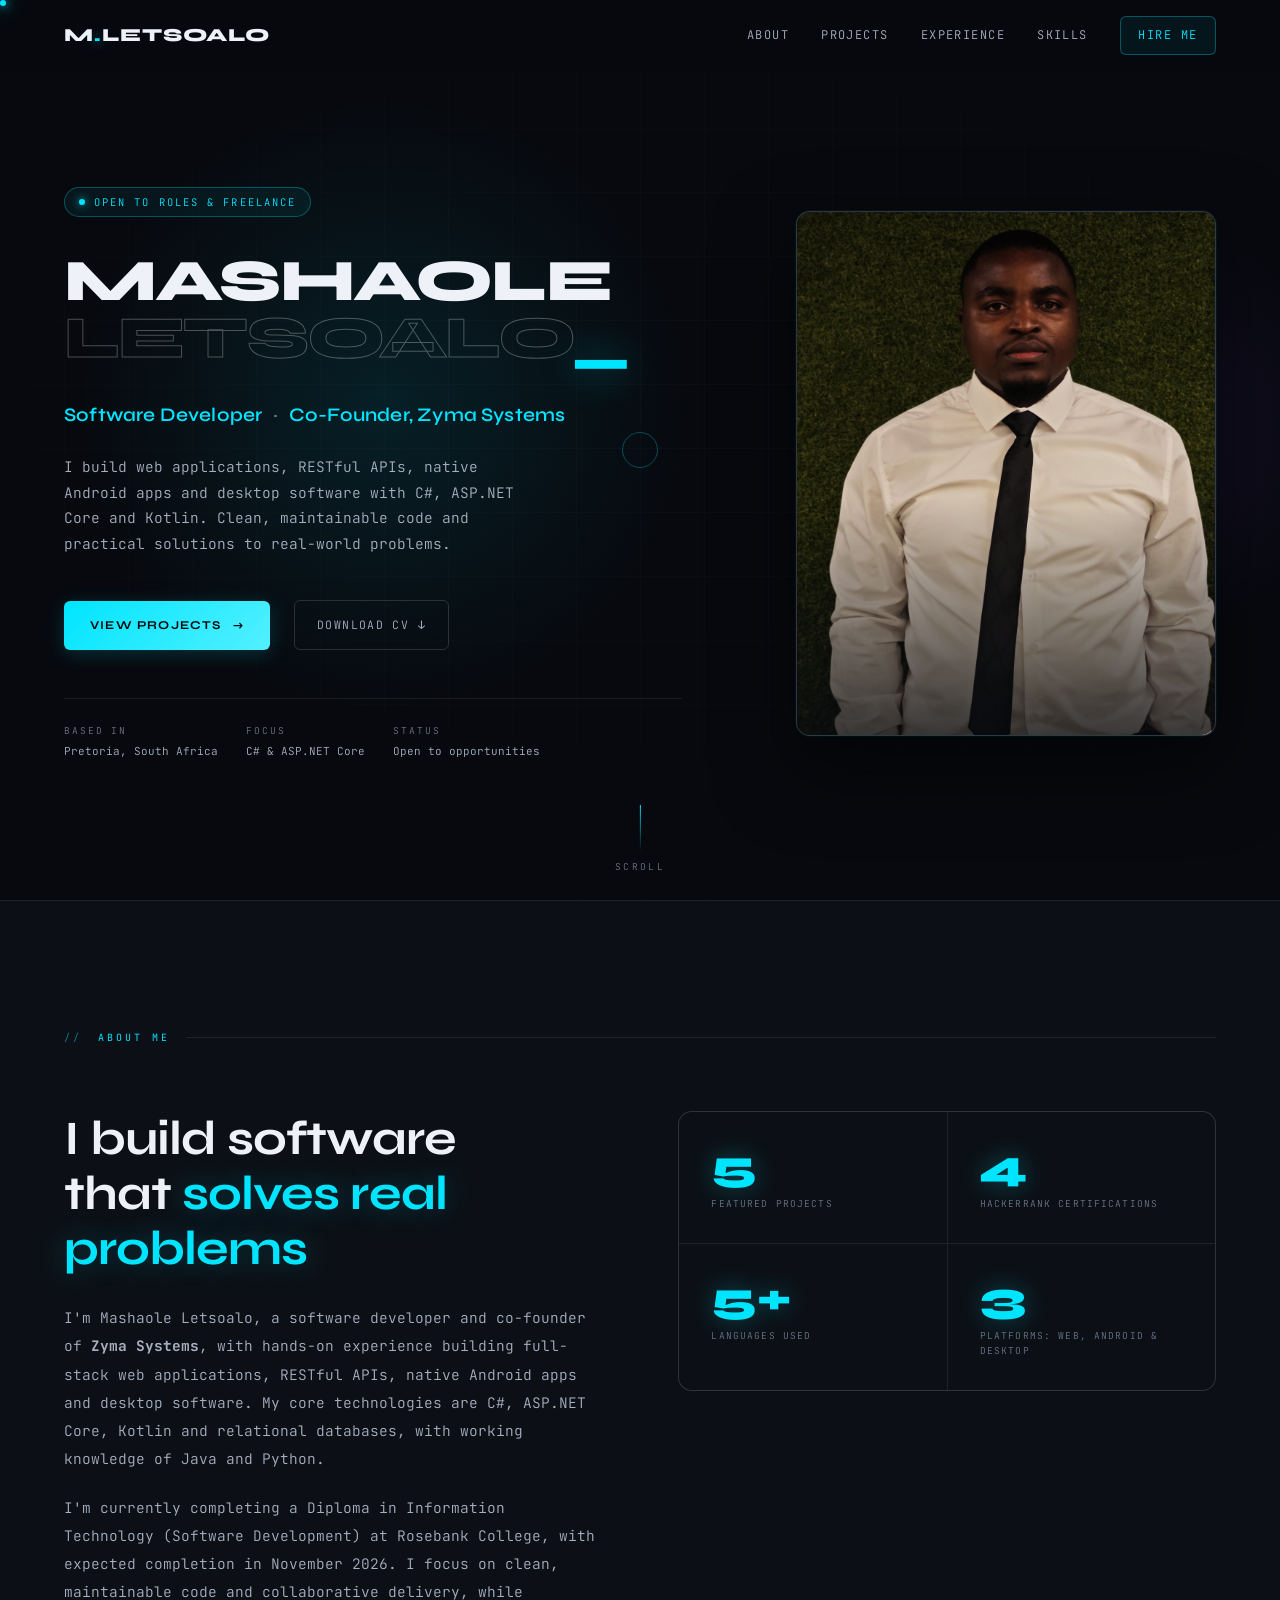
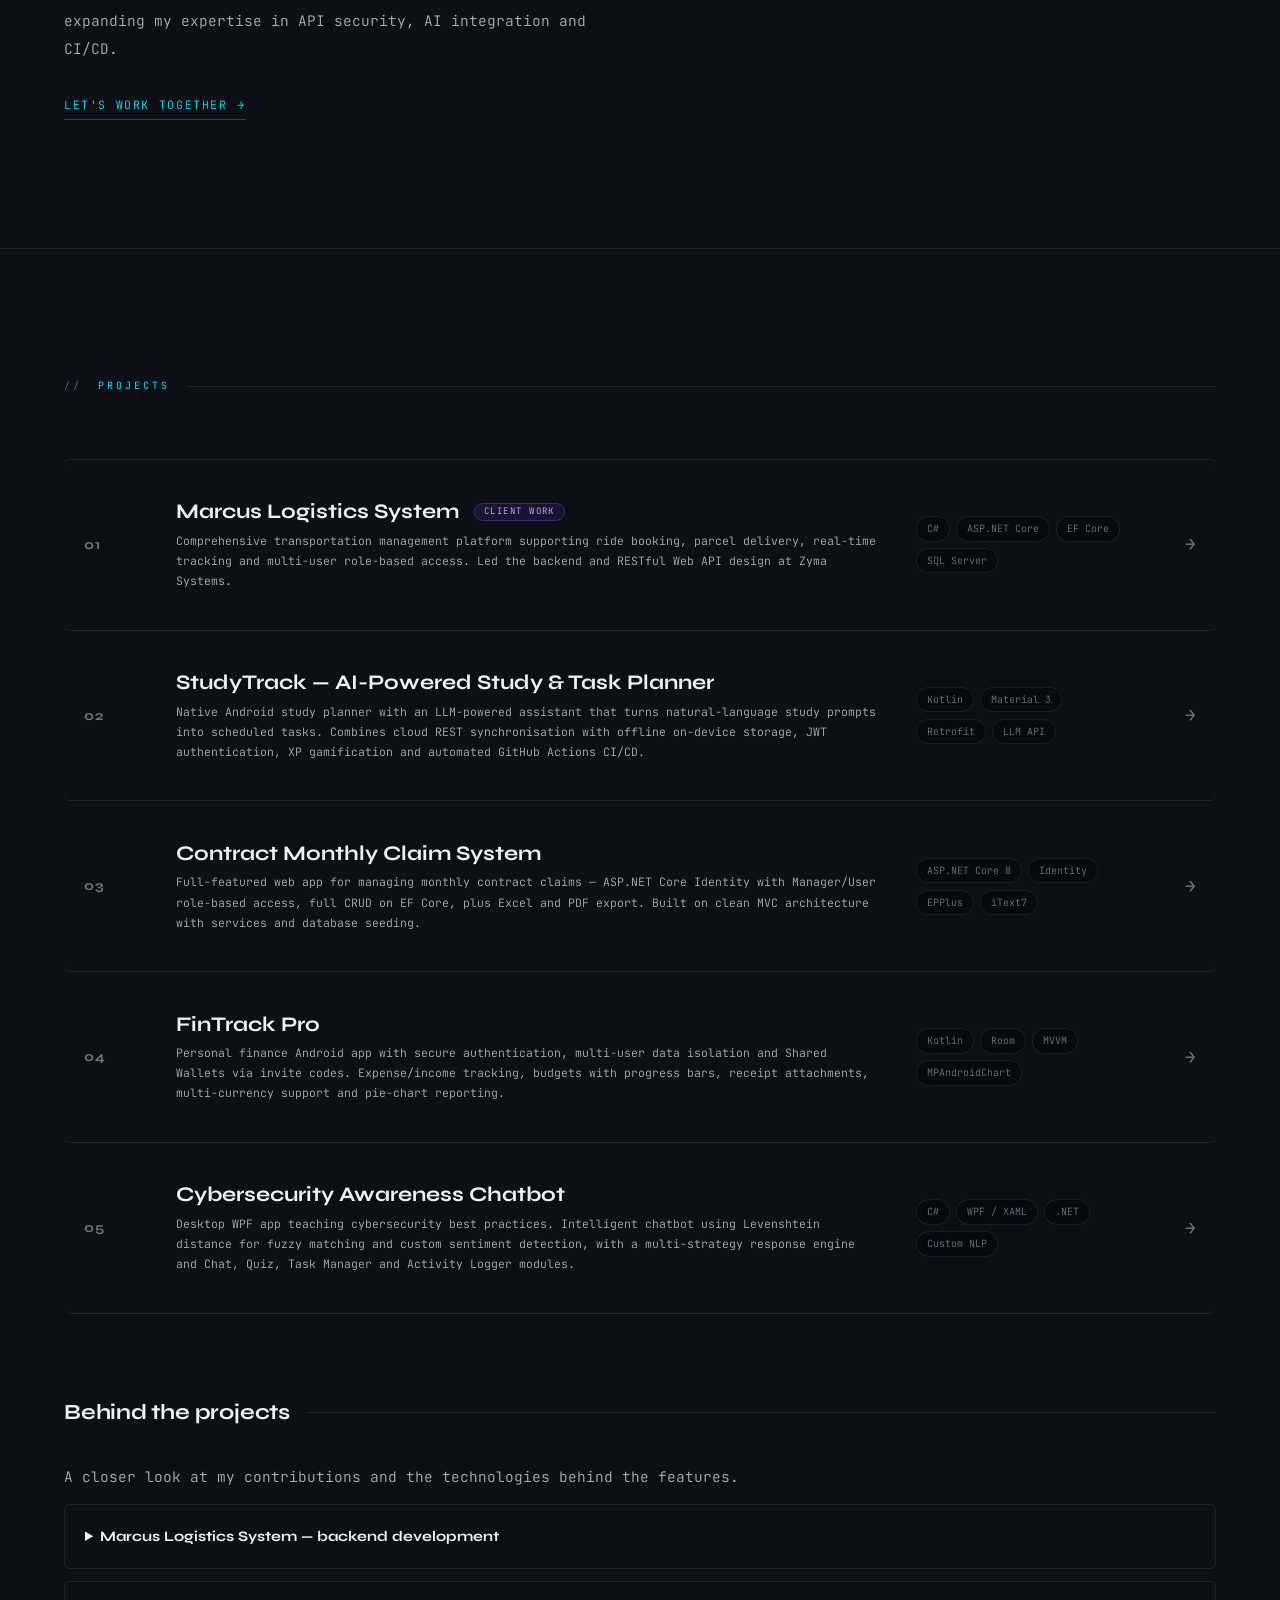
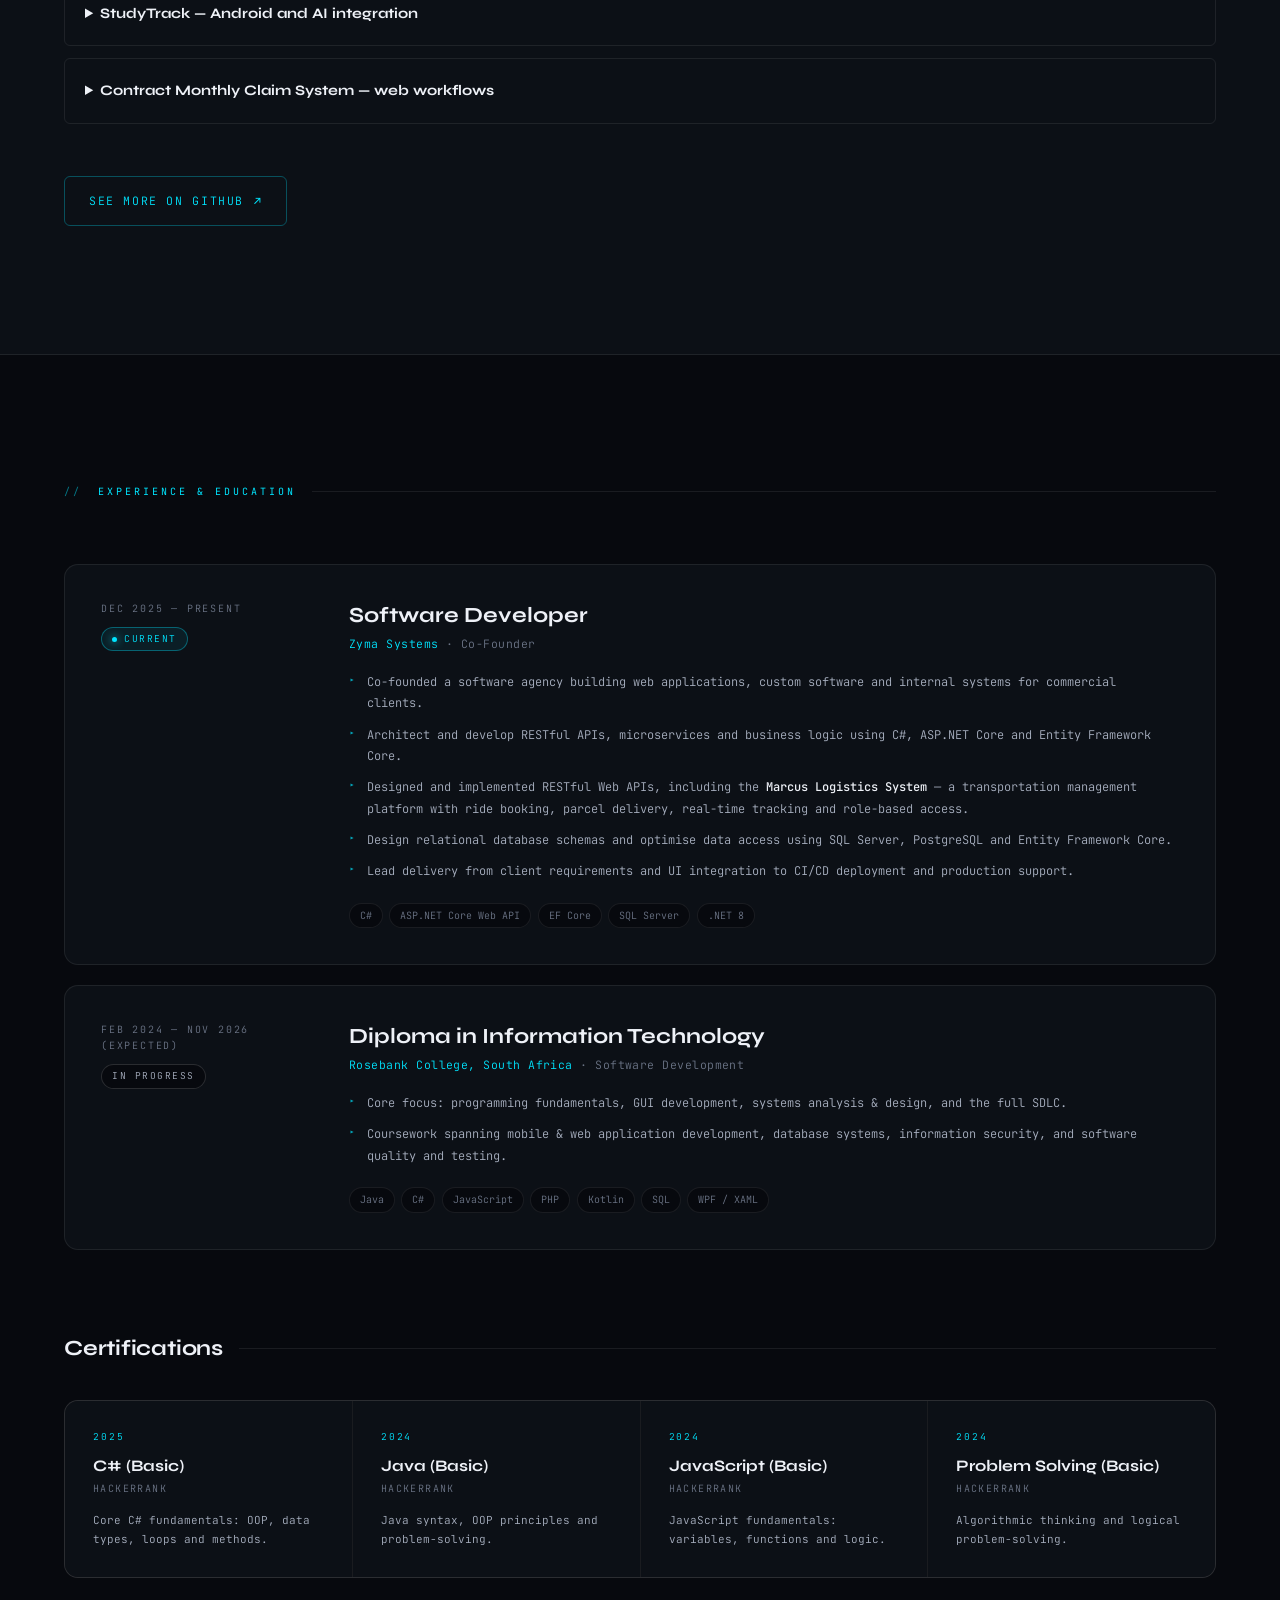
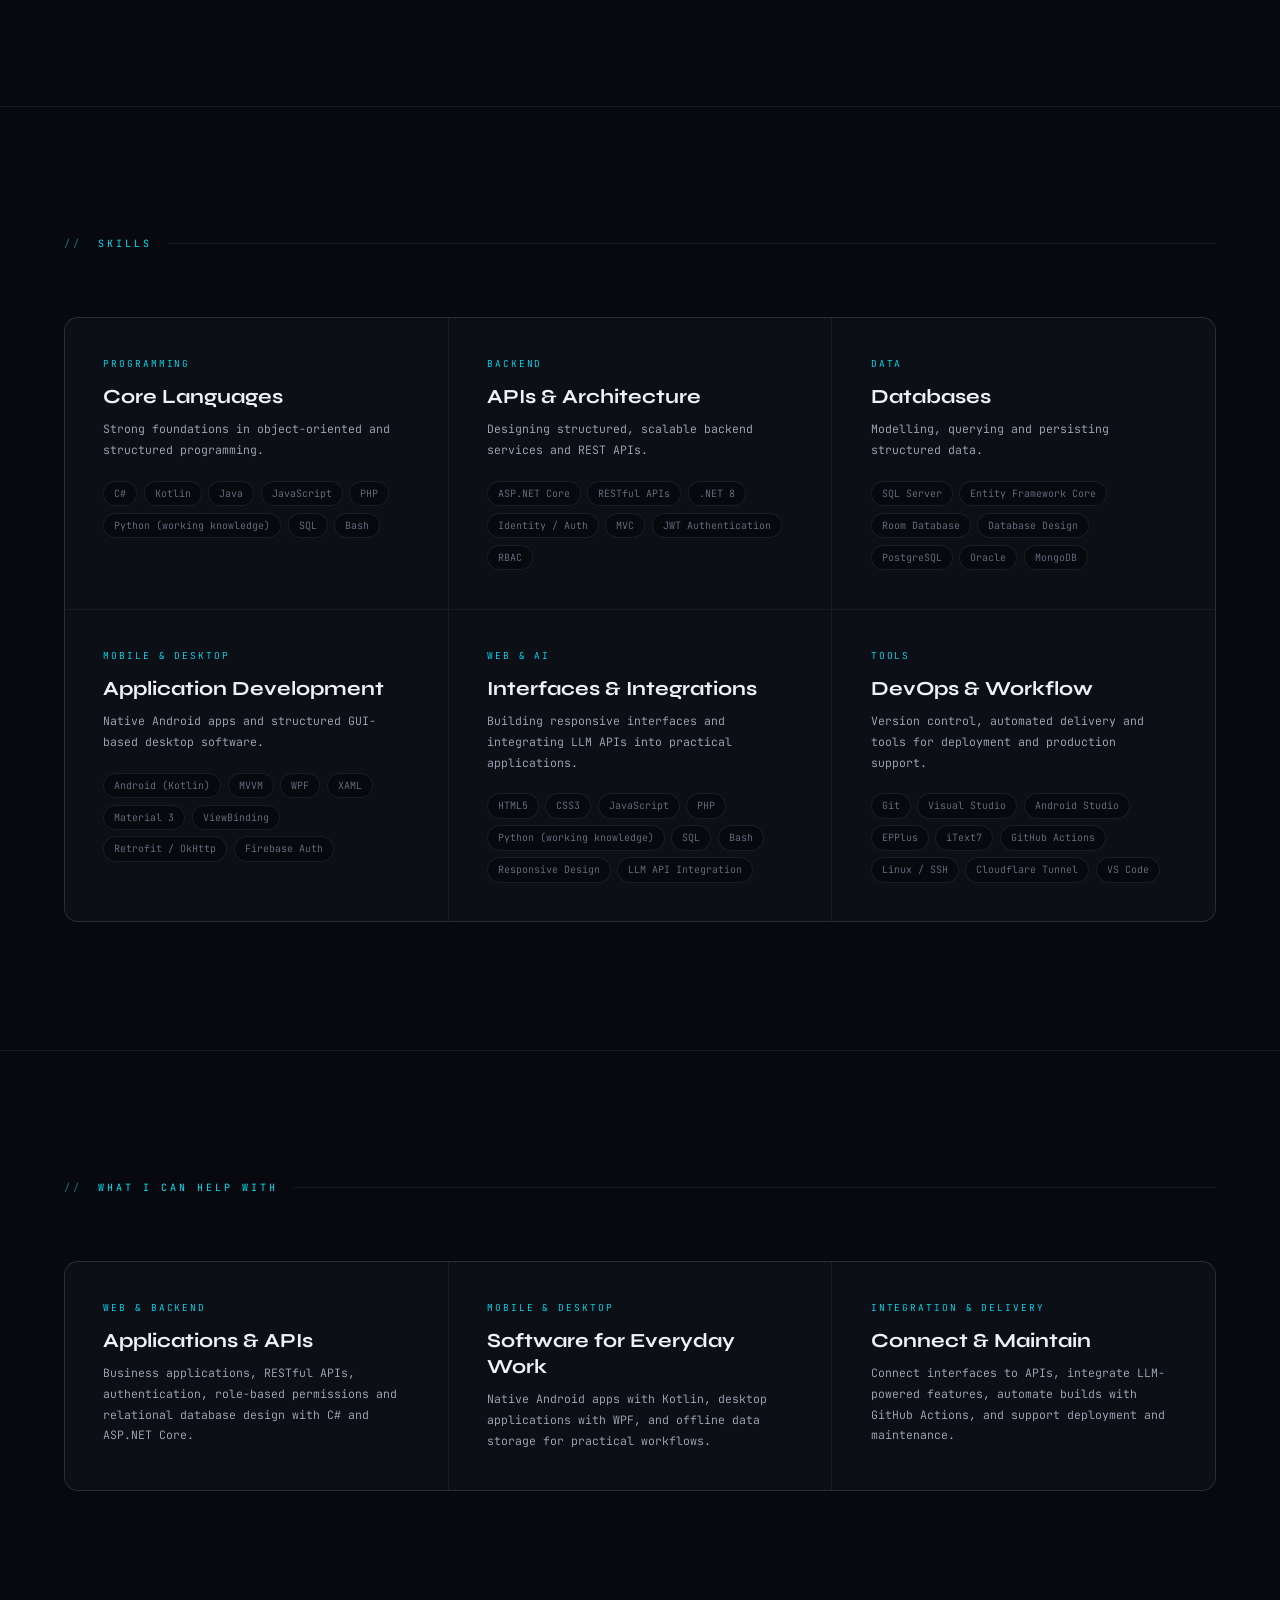
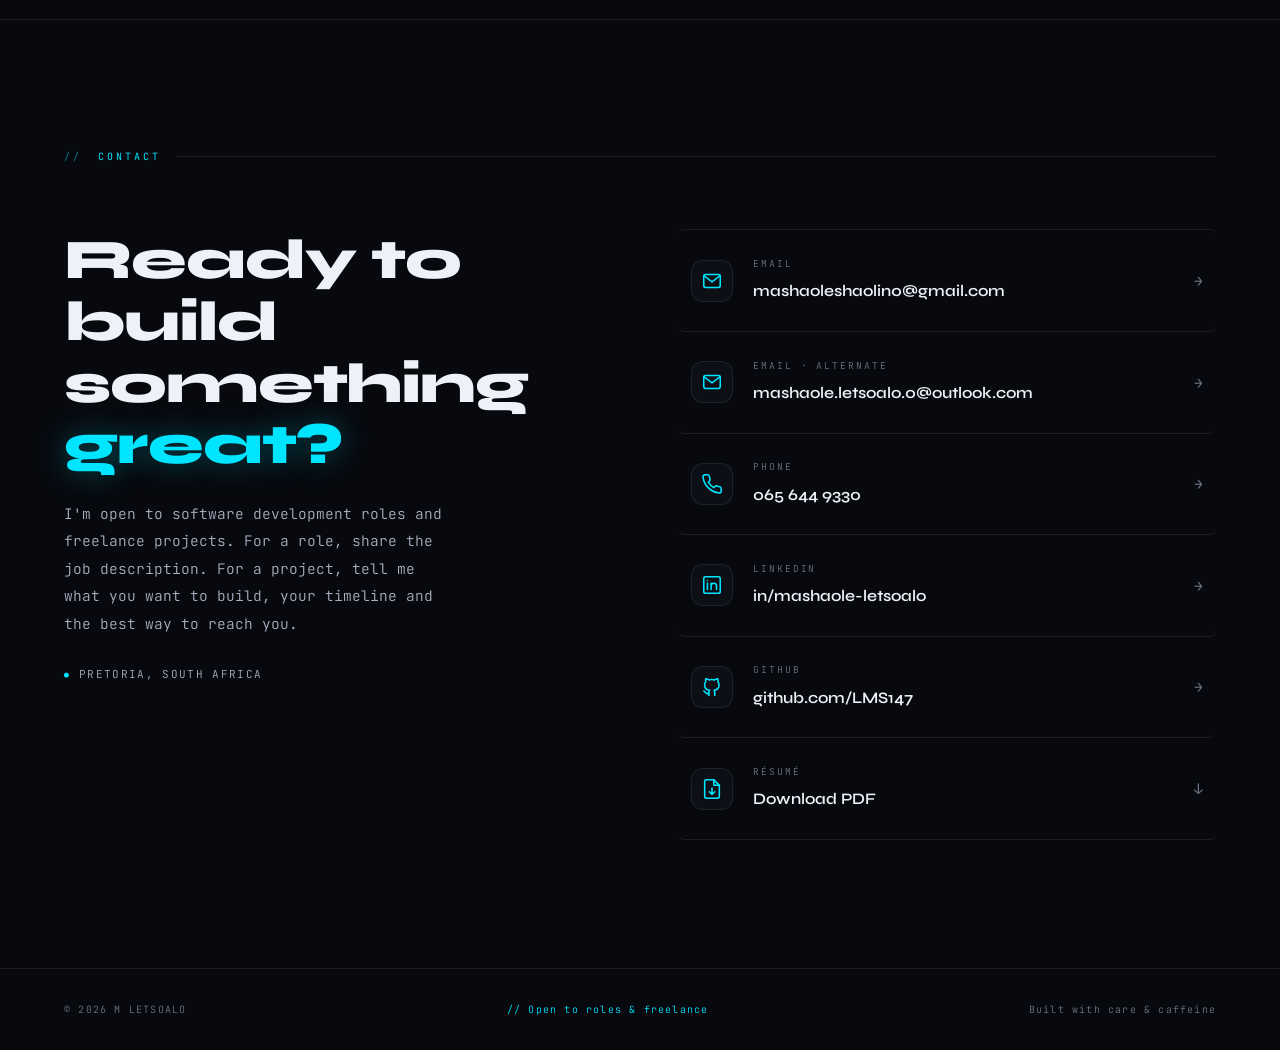
==== commit ddfdff42: "Add accessible SVG icons to contact links" ====
--- a/index.html
+++ b/index.html
@@ -102,6 +102,14 @@
   ]
 }
 </script>
+<style>
+/* Contact icons use the existing accent colour and stay readable on phones. */
+.cl-icon { display: inline-flex; align-items: center; justify-content: center; flex: 0 0 42px; width: 42px; height: 42px; border: 1px solid var(--line); border-radius: 12px; color: var(--accent); background: var(--surface); transition: border-color .2s, background .2s; }
+.cl-icon svg { display: block; width: 22px; height: 22px; }
+.contact-link:hover .cl-icon, .contact-link:focus-visible .cl-icon { border-color: currentColor; background: var(--surface-2); }
+.contact-link .cl-text { flex: 1; min-width: 0; }
+@media (max-width: 560px) { .contact-link { gap: .75rem; } .cl-icon { flex-basis: 36px; width: 36px; height: 36px; border-radius: 10px; } .cl-icon svg { width: 20px; height: 20px; } }
+</style>
 </head>
 
 <body>
@@ -509,6 +517,7 @@
 
     <div class="contact-links">
       <a href="mailto:mashaoleshaolin0@gmail.com" class="contact-link">
+        <span class="cl-icon" aria-hidden="true"><svg width="22" height="22" viewBox="0 0 24 24" fill="none" stroke="currentColor" stroke-width="1.7" stroke-linecap="round" stroke-linejoin="round" focusable="false"><rect x="3" y="5" width="18" height="14" rx="2"/><path d="m3 6 9 7 9-7"/></svg></span>
         <span class="cl-text">
           <span class="cl-label">Email</span>
           <span class="cl-value">mashaoleshaolin0@gmail.com</span>
@@ -516,6 +525,7 @@
         <span class="cl-arrow" aria-hidden="true">&#8594;</span>
       </a>
       <a href="mailto:mashaole.letsoalo.0@outlook.com" class="contact-link">
+        <span class="cl-icon" aria-hidden="true"><svg width="22" height="22" viewBox="0 0 24 24" fill="none" stroke="currentColor" stroke-width="1.7" stroke-linecap="round" stroke-linejoin="round" focusable="false"><rect x="3" y="5" width="18" height="14" rx="2"/><path d="m3 6 9 7 9-7"/></svg></span>
         <span class="cl-text">
           <span class="cl-label">Email &middot; Alternate</span>
           <span class="cl-value">mashaole.letsoalo.0@outlook.com</span>
@@ -523,6 +533,7 @@
         <span class="cl-arrow" aria-hidden="true">&#8594;</span>
       </a>
       <a href="tel:+27656449330" class="contact-link">
+        <span class="cl-icon" aria-hidden="true"><svg width="22" height="22" viewBox="0 0 24 24" fill="none" stroke="currentColor" stroke-width="1.7" stroke-linecap="round" stroke-linejoin="round" focusable="false"><path d="M22 16.9v3a2 2 0 0 1-2.2 2 19.8 19.8 0 0 1-8.6-3.1 19.5 19.5 0 0 1-6-6A19.8 19.8 0 0 1 2.1 4.2 2 2 0 0 1 4.1 2h3a2 2 0 0 1 2 1.7c.1 1 .4 2 .7 2.9a2 2 0 0 1-.5 2.1L8 10a16 16 0 0 0 6 6l1.3-1.3a2 2 0 0 1 2.1-.5c.9.3 1.9.6 2.9.7a2 2 0 0 1 1.7 2Z"/></svg></span>
         <span class="cl-text">
           <span class="cl-label">Phone</span>
           <span class="cl-value">065 644 9330</span>
@@ -530,6 +541,7 @@
         <span class="cl-arrow" aria-hidden="true">&#8594;</span>
       </a>
       <a href="https://www.linkedin.com/in/mashaole-letsoalo" target="_blank" rel="noopener" class="contact-link">
+        <span class="cl-icon" aria-hidden="true"><svg width="22" height="22" viewBox="0 0 24 24" fill="none" stroke="currentColor" stroke-width="1.7" stroke-linecap="round" stroke-linejoin="round" focusable="false"><rect x="3" y="3" width="18" height="18" rx="2"/><path d="M7 10v7m0-10v.1M11 17v-7m0 3a3 3 0 0 1 6 0v4"/></svg></span>
         <span class="cl-text">
           <span class="cl-label">LinkedIn</span>
           <span class="cl-value">in/mashaole-letsoalo</span>
@@ -537,6 +549,7 @@
         <span class="cl-arrow" aria-hidden="true">&#8594;</span>
       </a>
       <a href="https://github.com/LMS147" target="_blank" rel="noopener" class="contact-link">
+        <span class="cl-icon" aria-hidden="true"><svg width="22" height="22" viewBox="0 0 24 24" fill="none" stroke="currentColor" stroke-width="1.7" stroke-linecap="round" stroke-linejoin="round" focusable="false"><path d="M9 19c-4.3 1.3-4.3-2.2-6-2.7m12 5v-3.4a3 3 0 0 0-.8-2.3c2.7-.3 5.5-1.3 5.5-6a4.7 4.7 0 0 0-1.3-3.3 4.3 4.3 0 0 0-.1-3.3s-1-.3-3.4 1.3a11.8 11.8 0 0 0-6.2 0C6.3 2.7 5.3 3 5.3 3a4.3 4.3 0 0 0-.1 3.3A4.7 4.7 0 0 0 3.9 9.6c0 4.7 2.8 5.7 5.5 6a3 3 0 0 0-.8 2.3v3.4"/></svg></span>
         <span class="cl-text">
           <span class="cl-label">GitHub</span>
           <span class="cl-value">github.com/LMS147</span>
@@ -544,6 +557,7 @@
         <span class="cl-arrow" aria-hidden="true">&#8594;</span>
       </a>
       <a href="Software_Developer_Resume.pdf" target="_blank" rel="noopener" class="contact-link">
+        <span class="cl-icon" aria-hidden="true"><svg width="22" height="22" viewBox="0 0 24 24" fill="none" stroke="currentColor" stroke-width="1.7" stroke-linecap="round" stroke-linejoin="round" focusable="false"><path d="M14 2H6a2 2 0 0 0-2 2v16a2 2 0 0 0 2 2h12a2 2 0 0 0 2-2V8Z"/><path d="M14 2v6h6m-8 3v7m-3-3 3 3 3-3"/></svg></span>
         <span class="cl-text">
           <span class="cl-label">Résumé</span>
           <span class="cl-value">Download PDF</span>
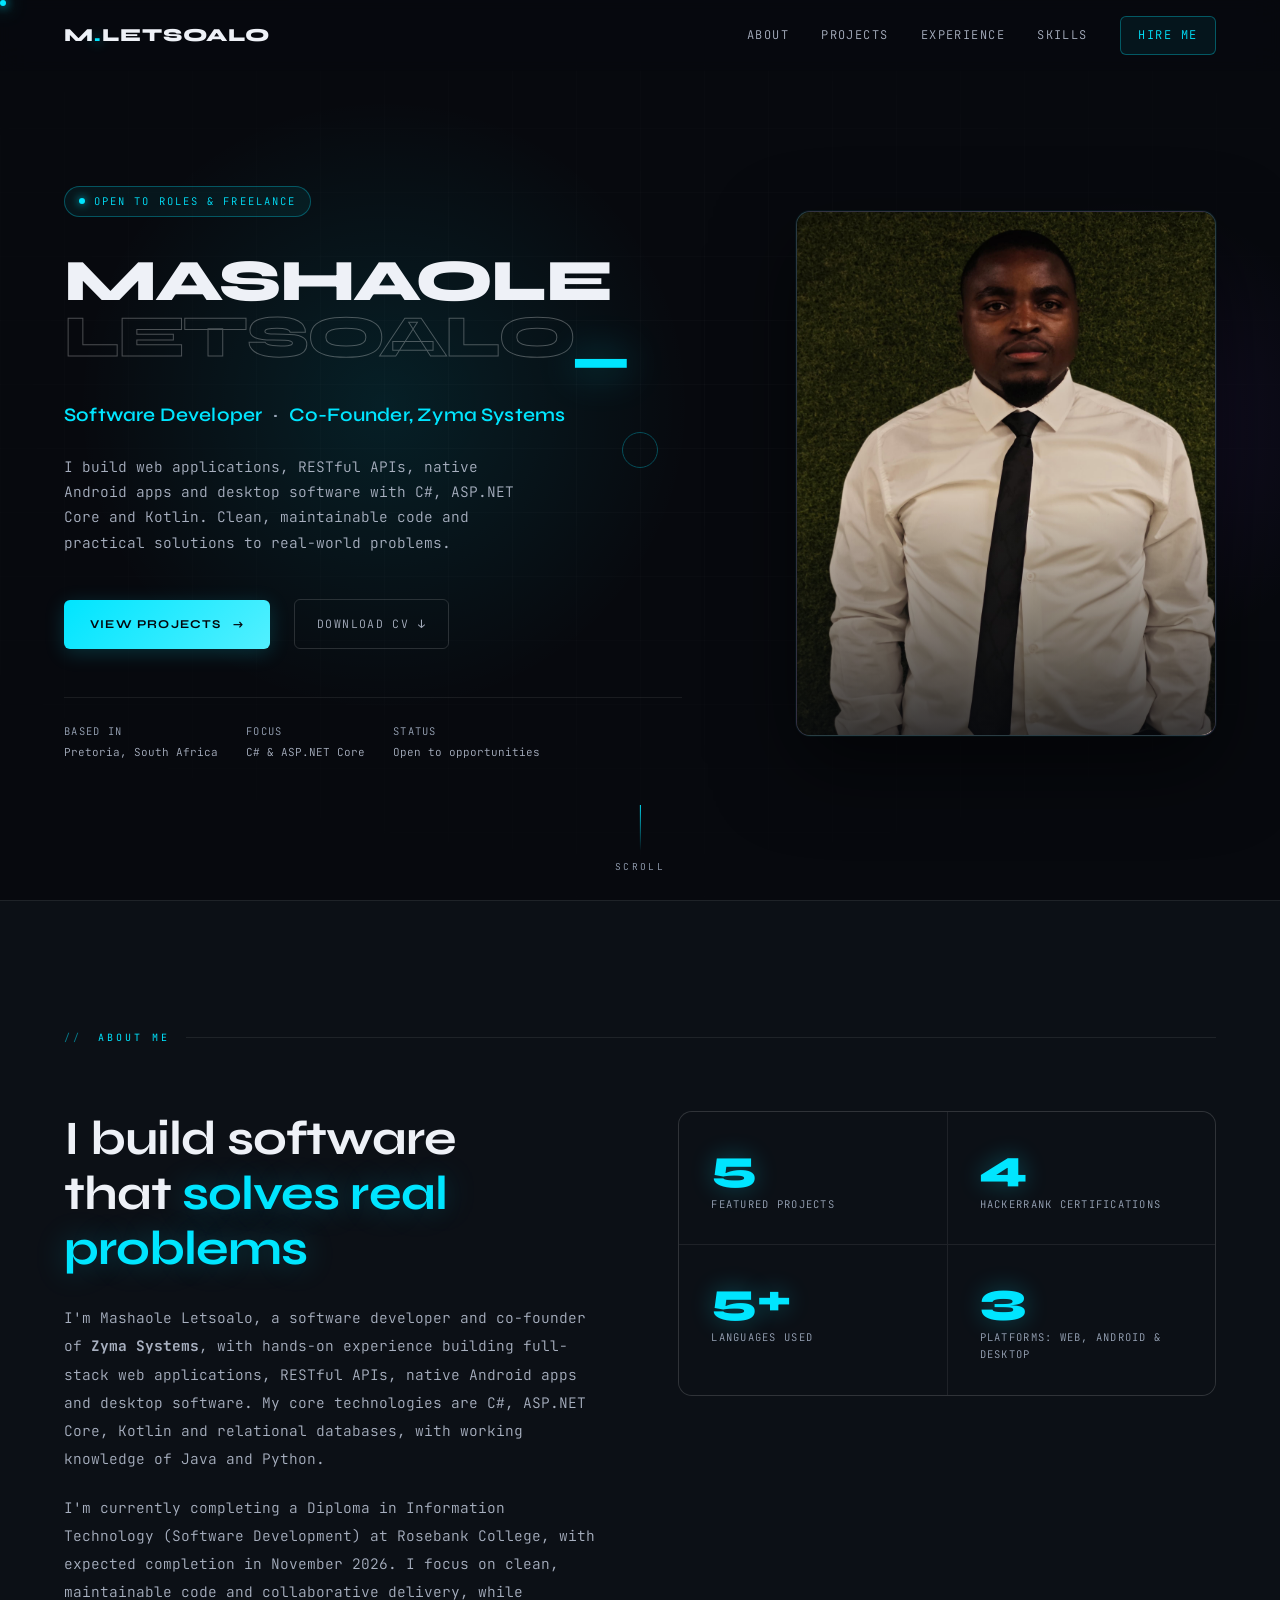
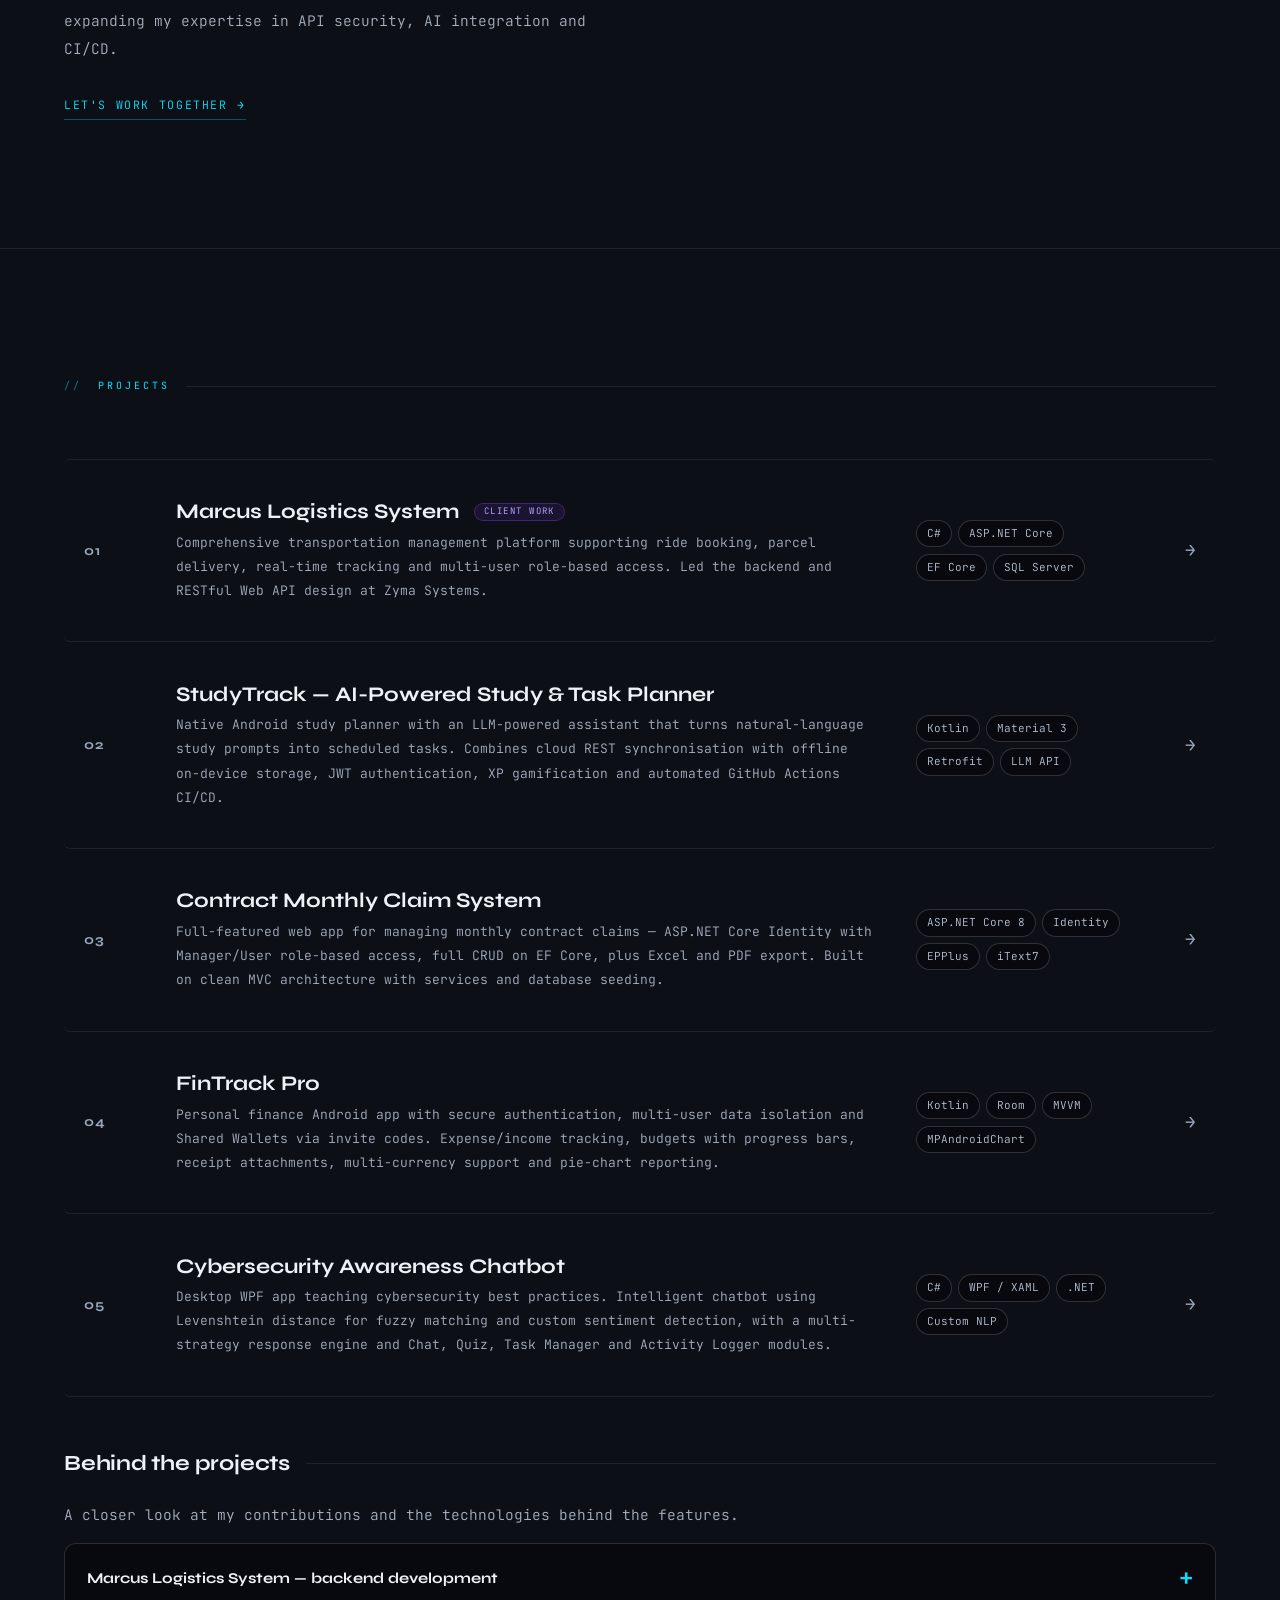
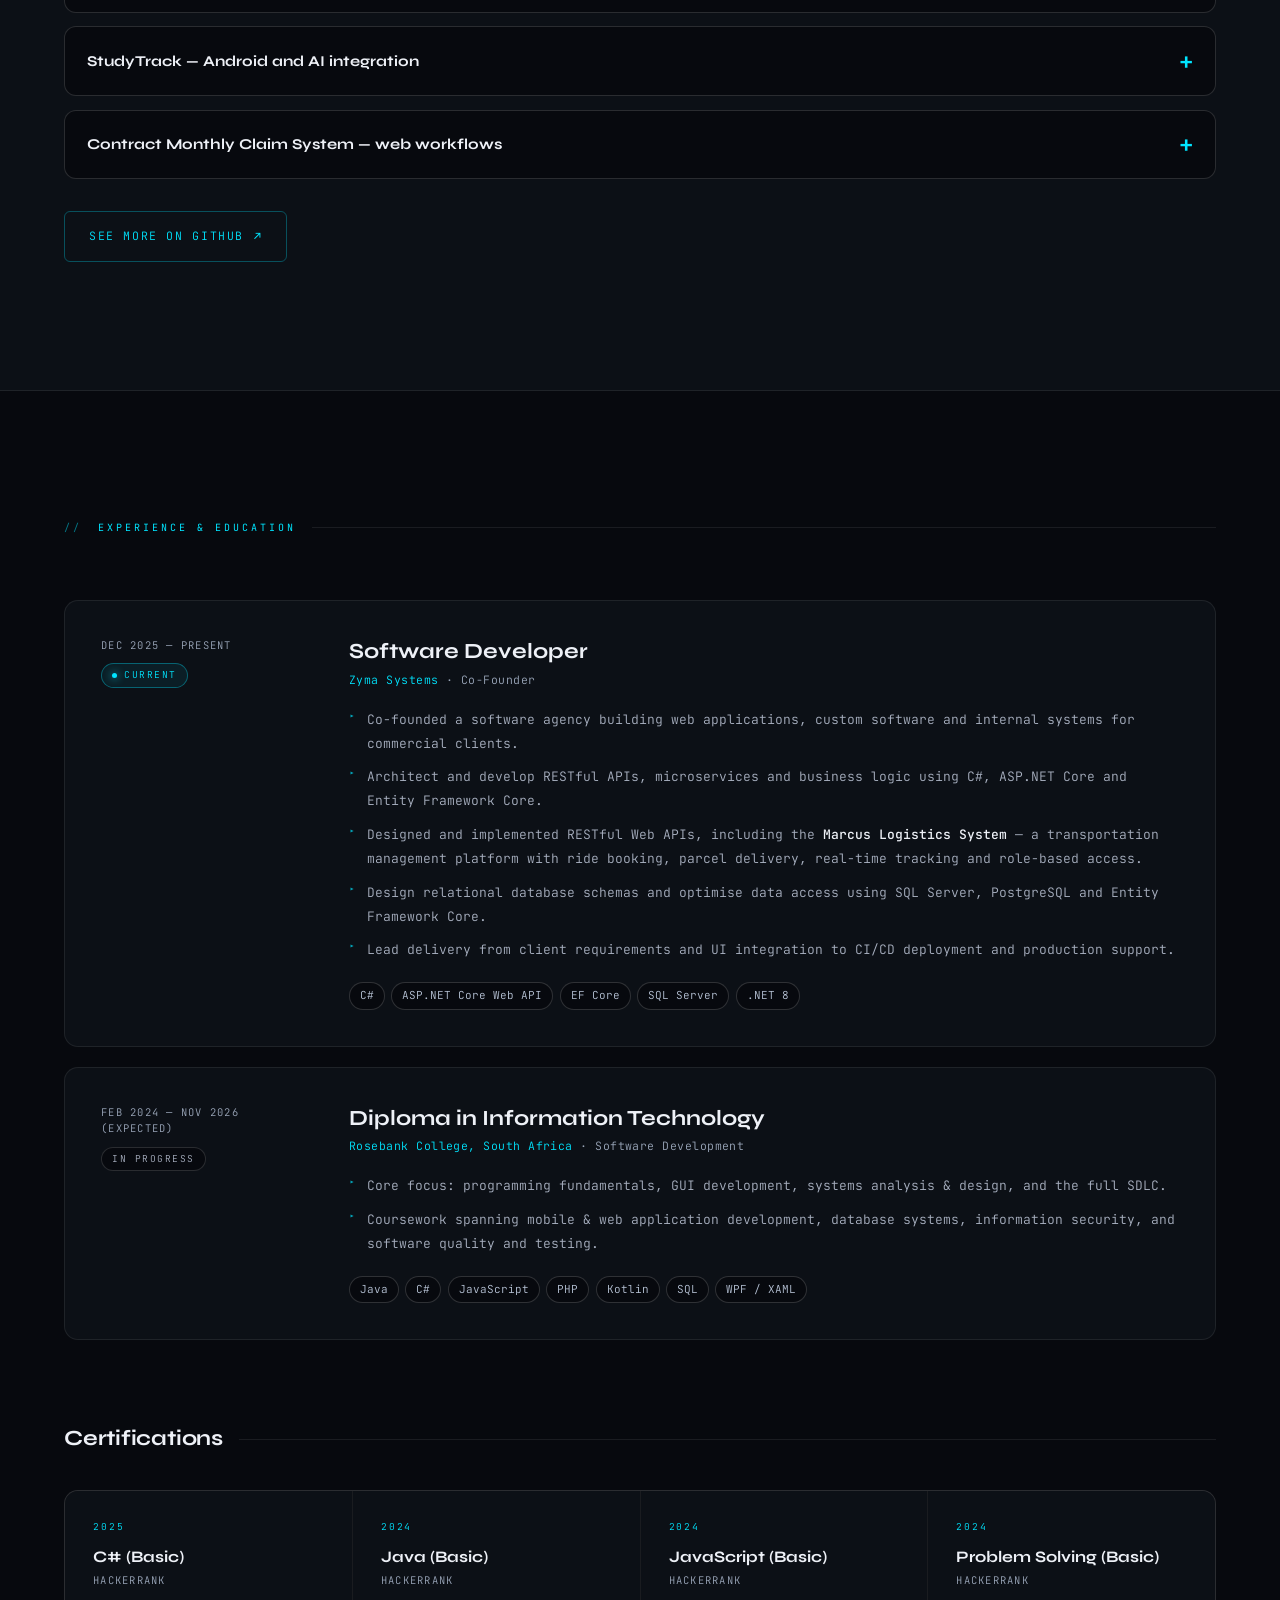
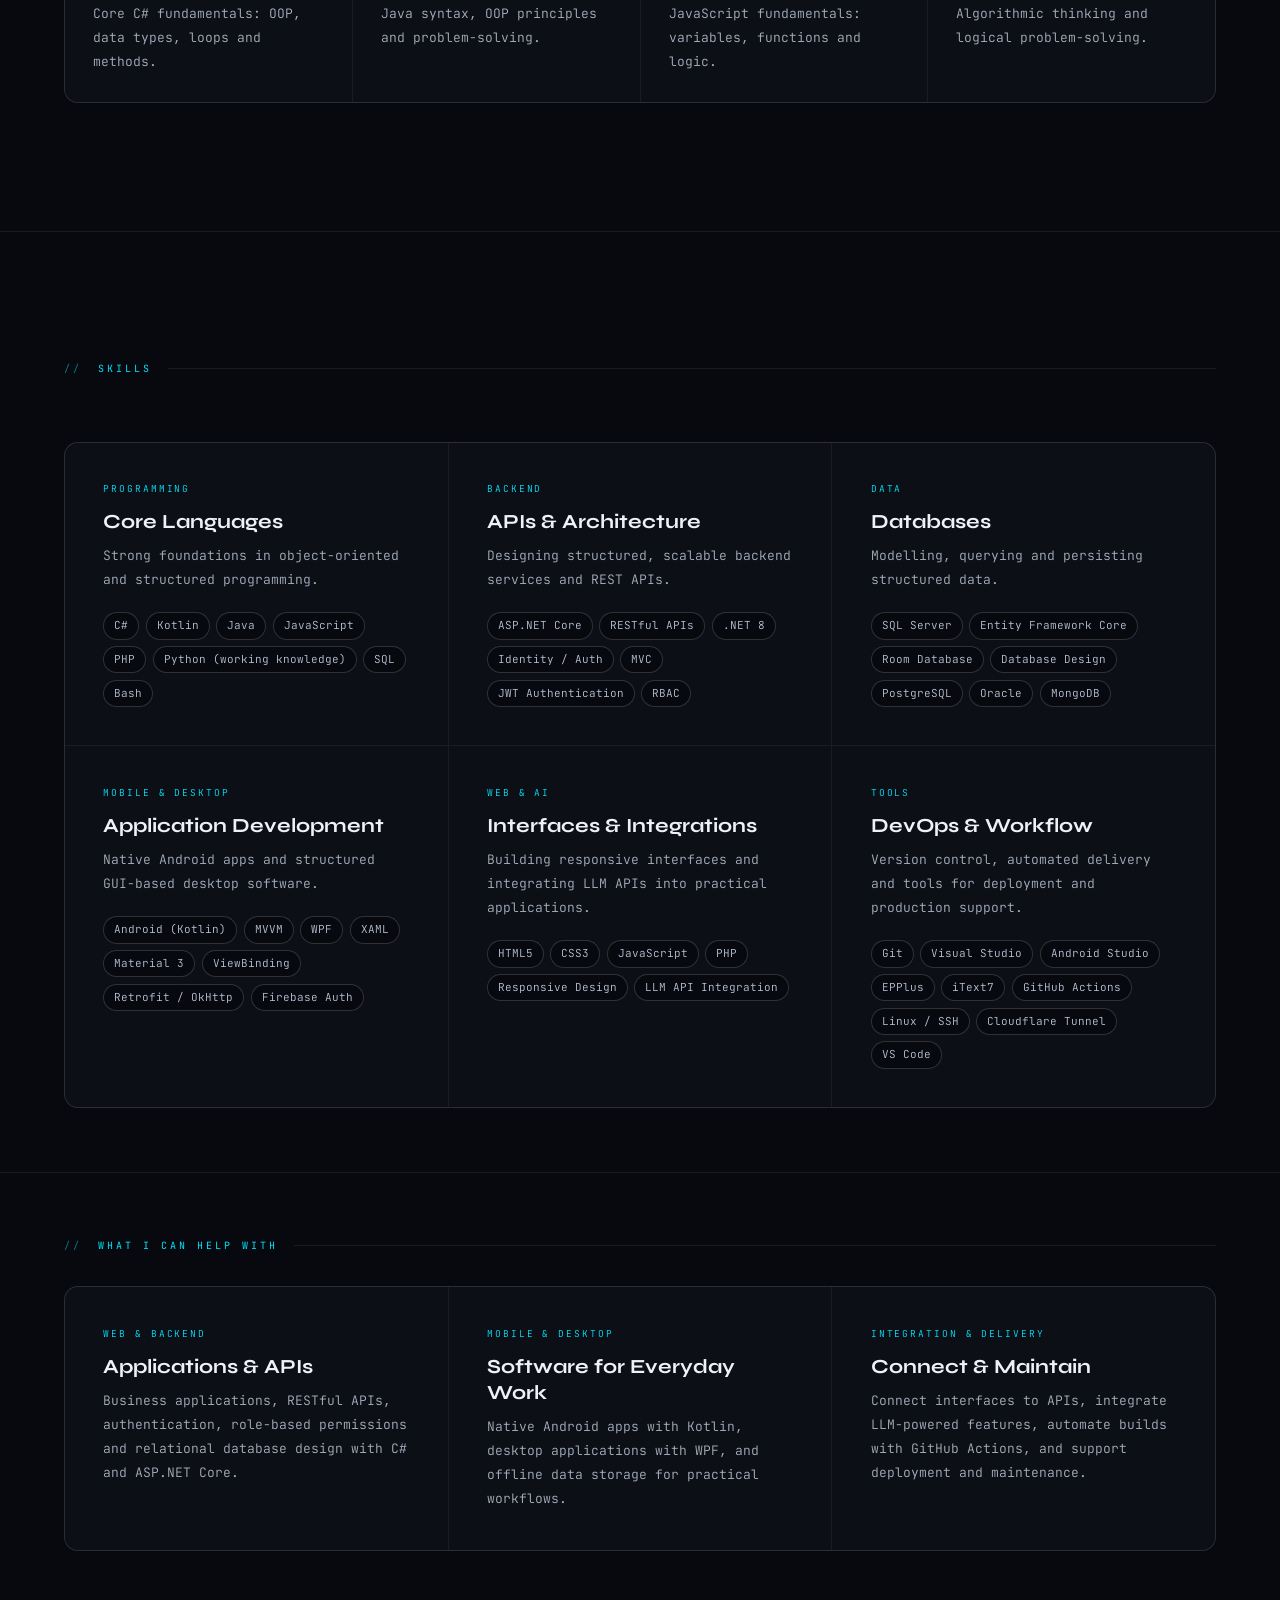
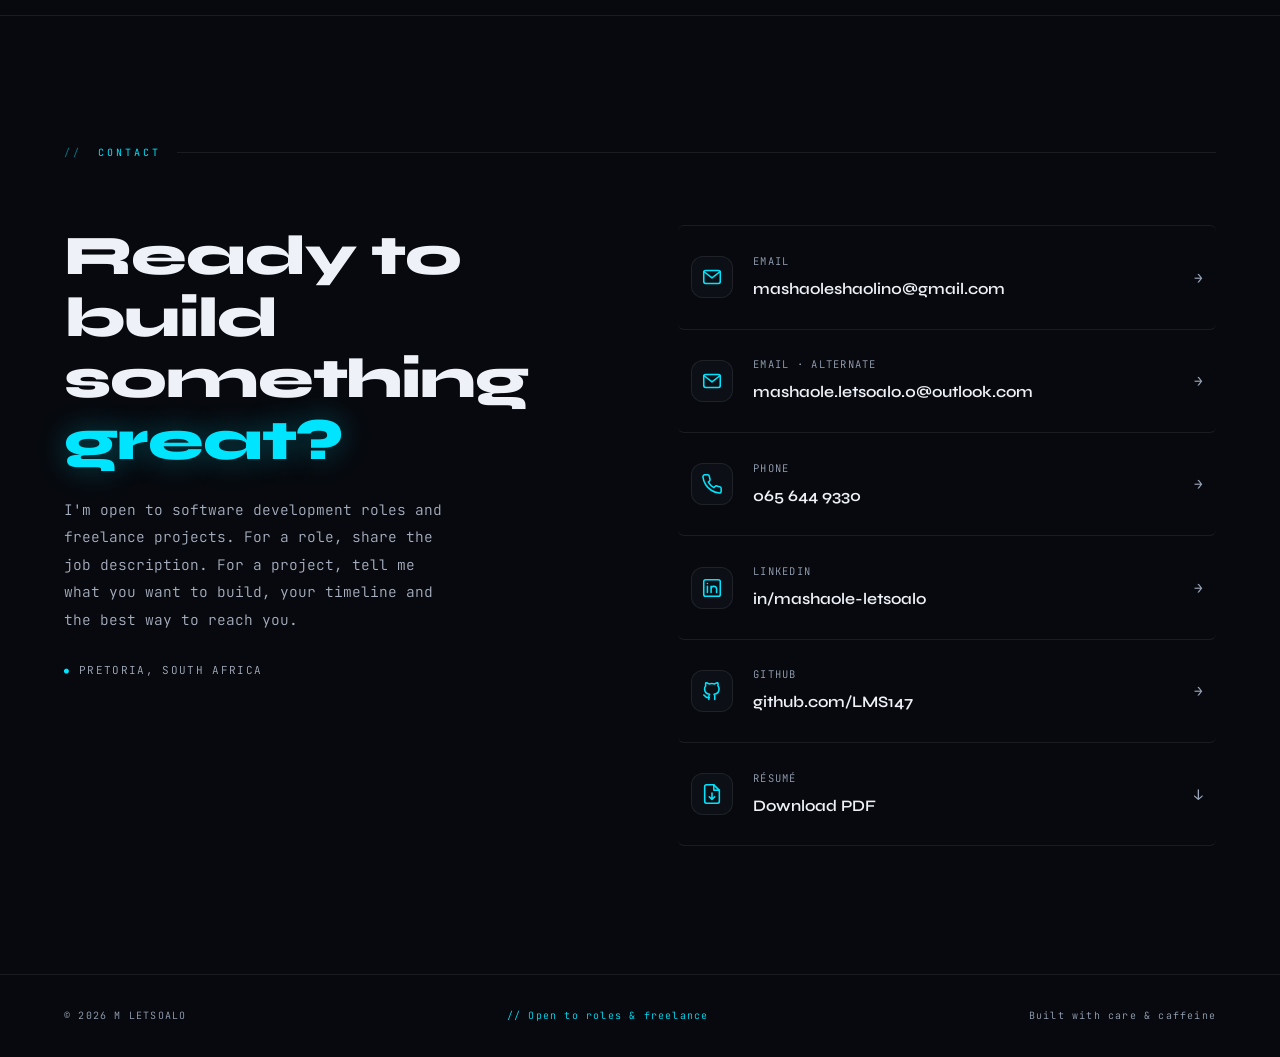
==== commit d3628dbe: "Polish portfolio readability, project details and section alignment" ====
--- a/index.html
+++ b/index.html
@@ -45,7 +45,7 @@
 <link rel="preconnect" href="https://fonts.googleapis.com">
 <link rel="preconnect" href="https://fonts.gstatic.com" crossorigin>
 <link href="https://fonts.googleapis.com/css2?family=Syne:wght@400;600;700;800&family=JetBrains+Mono:wght@300;400;500&display=swap" rel="stylesheet">
-<link rel="stylesheet" href="style.css">
+<link rel="stylesheet" href="style.css?v=20261022-polish">
 <noscript><style>.reveal, .reveal * { opacity: 1 !important; transform: none !important; } .hero-badge, .hero-name, .hero-role, .hero-desc, .hero-actions, .hero-meta, .hero-image-frame, .hero-scroll { opacity: 1 !important; } @media (max-width: 860px) { .hamburger, .close-btn { display: none; } .nav-links { position: static; visibility: visible; transform: none; width: 100%; height: auto; padding: 1rem; flex-direction: row; flex-wrap: wrap; gap: 1rem; } header { position: static; } nav { flex-wrap: wrap; } }</style></noscript>
 
 <!-- ===================== Structured Data (JSON-LD) ===================== -->
@@ -315,9 +315,11 @@
     </details>
   </div>
 
+  <div class="project-footer">
   <a href="https://github.com/LMS147" target="_blank" rel="noopener" class="projects-more">
     See more on GitHub <span aria-hidden="true">&#8599;</span>
   </a>
+  </div>
 </section>
 
 
@@ -456,7 +458,6 @@
       <ul class="skill-tags">
         <li class="skill-tag">HTML5</li><li class="skill-tag">CSS3</li>
         <li class="skill-tag">JavaScript</li><li class="skill-tag">PHP</li>
-        <li class="skill-tag">Python (working knowledge)</li><li class="skill-tag">SQL</li><li class="skill-tag">Bash</li>
         <li class="skill-tag">Responsive Design</li><li class="skill-tag">LLM API Integration</li>
       </ul>
     </article>
--- a/style.css
+++ b/style.css
@@ -15,7 +15,7 @@
   --surface-3: #171d28;
   --ink:       #eef1f7;
   --ink-2:     #a8b0c0;   /* readable body text (was too dark before) */
-  --muted:     #6b7486;
+  --muted:     #9aa6b9;
   --accent:    #00e5ff;
   --accent-2:  #7c3aed;
   --line:      rgba(255,255,255,0.08);
@@ -975,3 +975,77 @@
 a:focus-visible, button:focus-visible, summary:focus-visible { outline: 2px solid var(--accent); outline-offset: 5px; }
 .stat-num { overflow-wrap: anywhere; }
 @media (max-width: 560px) { .project-notes details { padding: 1rem; } }
+
+/* Keep all six skill cards in complete rows at every breakpoint. */
+#skills .skills-grid {
+  grid-template-columns: repeat(3, minmax(0, 1fr));
+}
+@media (max-width: 1023px) {
+  #skills .skills-grid { grid-template-columns: repeat(2, minmax(0, 1fr)); }
+}
+@media (max-width: 640px) {
+  #skills .skills-grid { grid-template-columns: minmax(0, 1fr); }
+}
+
+/* Portfolio finishing pass: legible text, compact sections and clear details. */
+.skill-desc, .proj-desc, .cert-desc, .tl-points li {
+  font-size: 13px;
+  line-height: 1.85;
+}
+.skill-tag, .proj-tech span, .tl-tech li {
+  font-size: 11px;
+  color: #b9c5d8;
+  border-color: rgba(255,255,255,.16);
+}
+.stat-label, .cl-label, .hero-meta span, .tl-date, .cert-issuer {
+  font-size: 10.5px;
+  letter-spacing: .12em;
+}
+#capabilities { padding-block: clamp(3rem, 5vw, 4.5rem); }
+#capabilities .section-label { margin-bottom: 2rem; }
+#skills { padding-bottom: clamp(3rem, 5vw, 4.5rem); }
+.project-footer { margin-top: 2rem; }
+.project-footer .projects-more { margin: 0; }
+.project-notes { margin-top: 3rem; }
+.project-notes .subsection-label { margin: 0 0 1.25rem; }
+.project-notes-intro { margin-bottom: 1.5rem; }
+.project-notes details {
+  background: var(--bg);
+  border: 1px solid var(--line-2);
+  border-radius: 12px;
+  padding: 0;
+  margin-bottom: .85rem;
+}
+.project-notes summary {
+  display: flex;
+  align-items: center;
+  justify-content: space-between;
+  gap: 1rem;
+  min-height: 64px;
+  padding: 1.15rem 1.4rem;
+  list-style: none;
+  font-size: 15px;
+}
+.project-notes summary::-webkit-details-marker { display: none; }
+.project-notes summary::after {
+  content: '+';
+  color: var(--accent);
+  font: 500 24px var(--font-mono);
+  flex-shrink: 0;
+}
+.project-notes details[open] summary {
+  margin-bottom: 0;
+  border-bottom: 1px solid var(--line);
+}
+.project-notes details[open] summary::after { content: '−'; }
+.project-notes summary:hover { color: var(--accent); }
+.project-notes details p { margin: 1.1rem 1.4rem; font-size: 13px; }
+.project-notes details > a { margin: 0 1.4rem 1rem; font-size: 12px; }
+@media (max-width: 640px) {
+  .project-notes summary { padding: 1rem; font-size: 14px; }
+  .project-notes details p { margin-inline: 1rem; }
+  .project-notes details > a { margin-inline: 1rem; }
+}
+@media print {
+  #capabilities, #skills { padding-block: 1.5rem; }
+}
